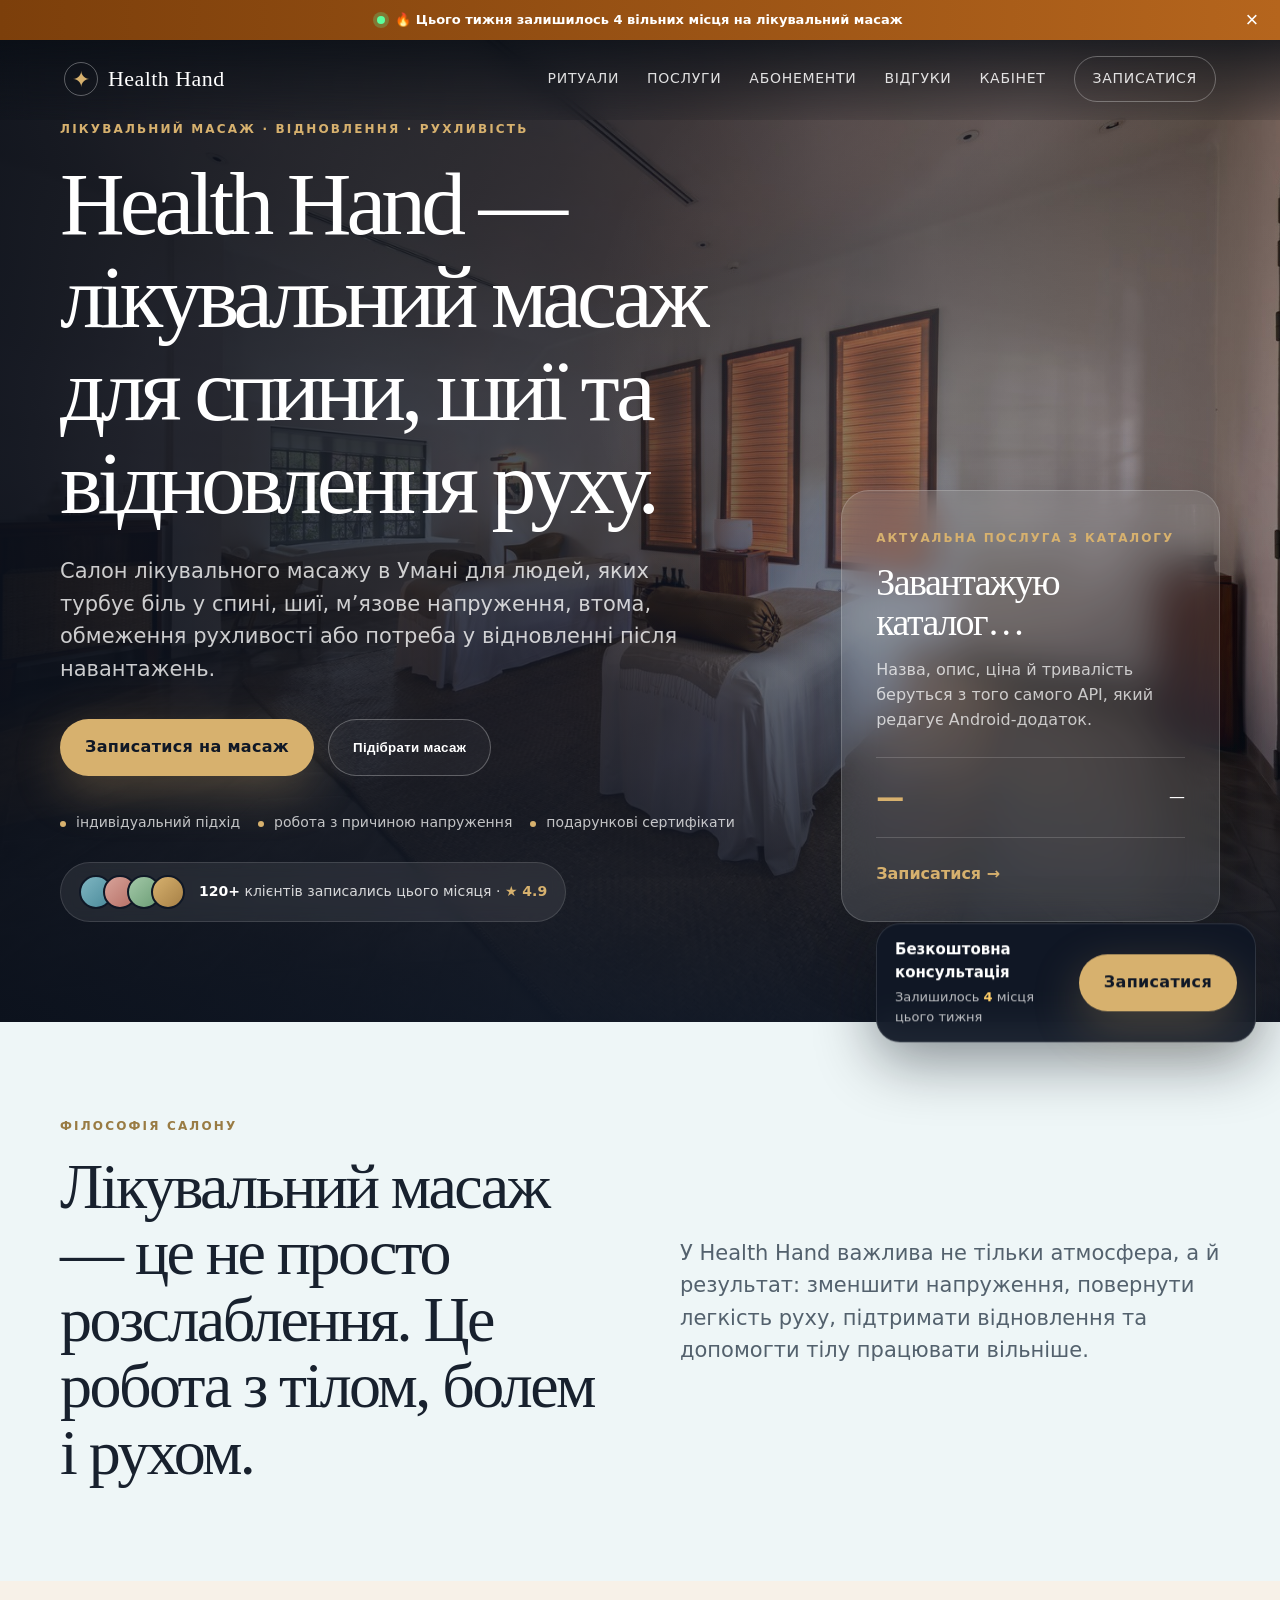
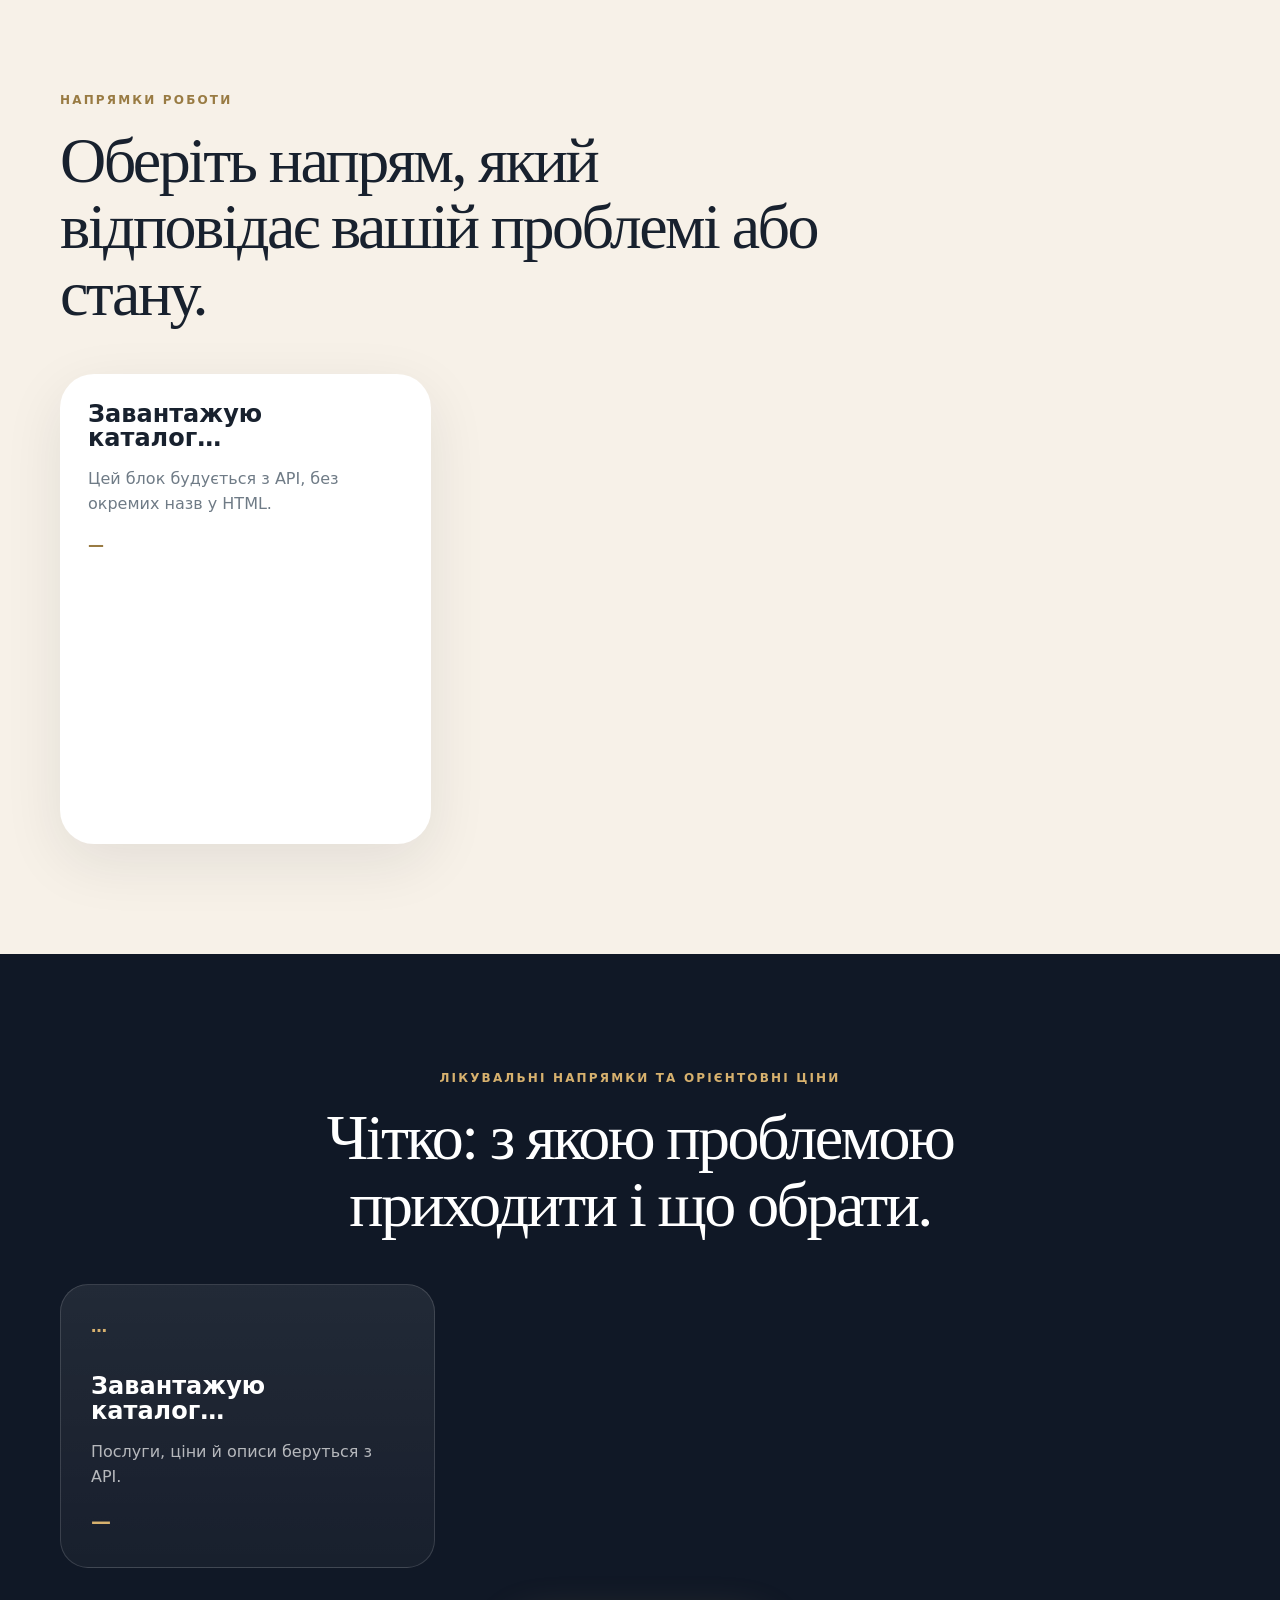
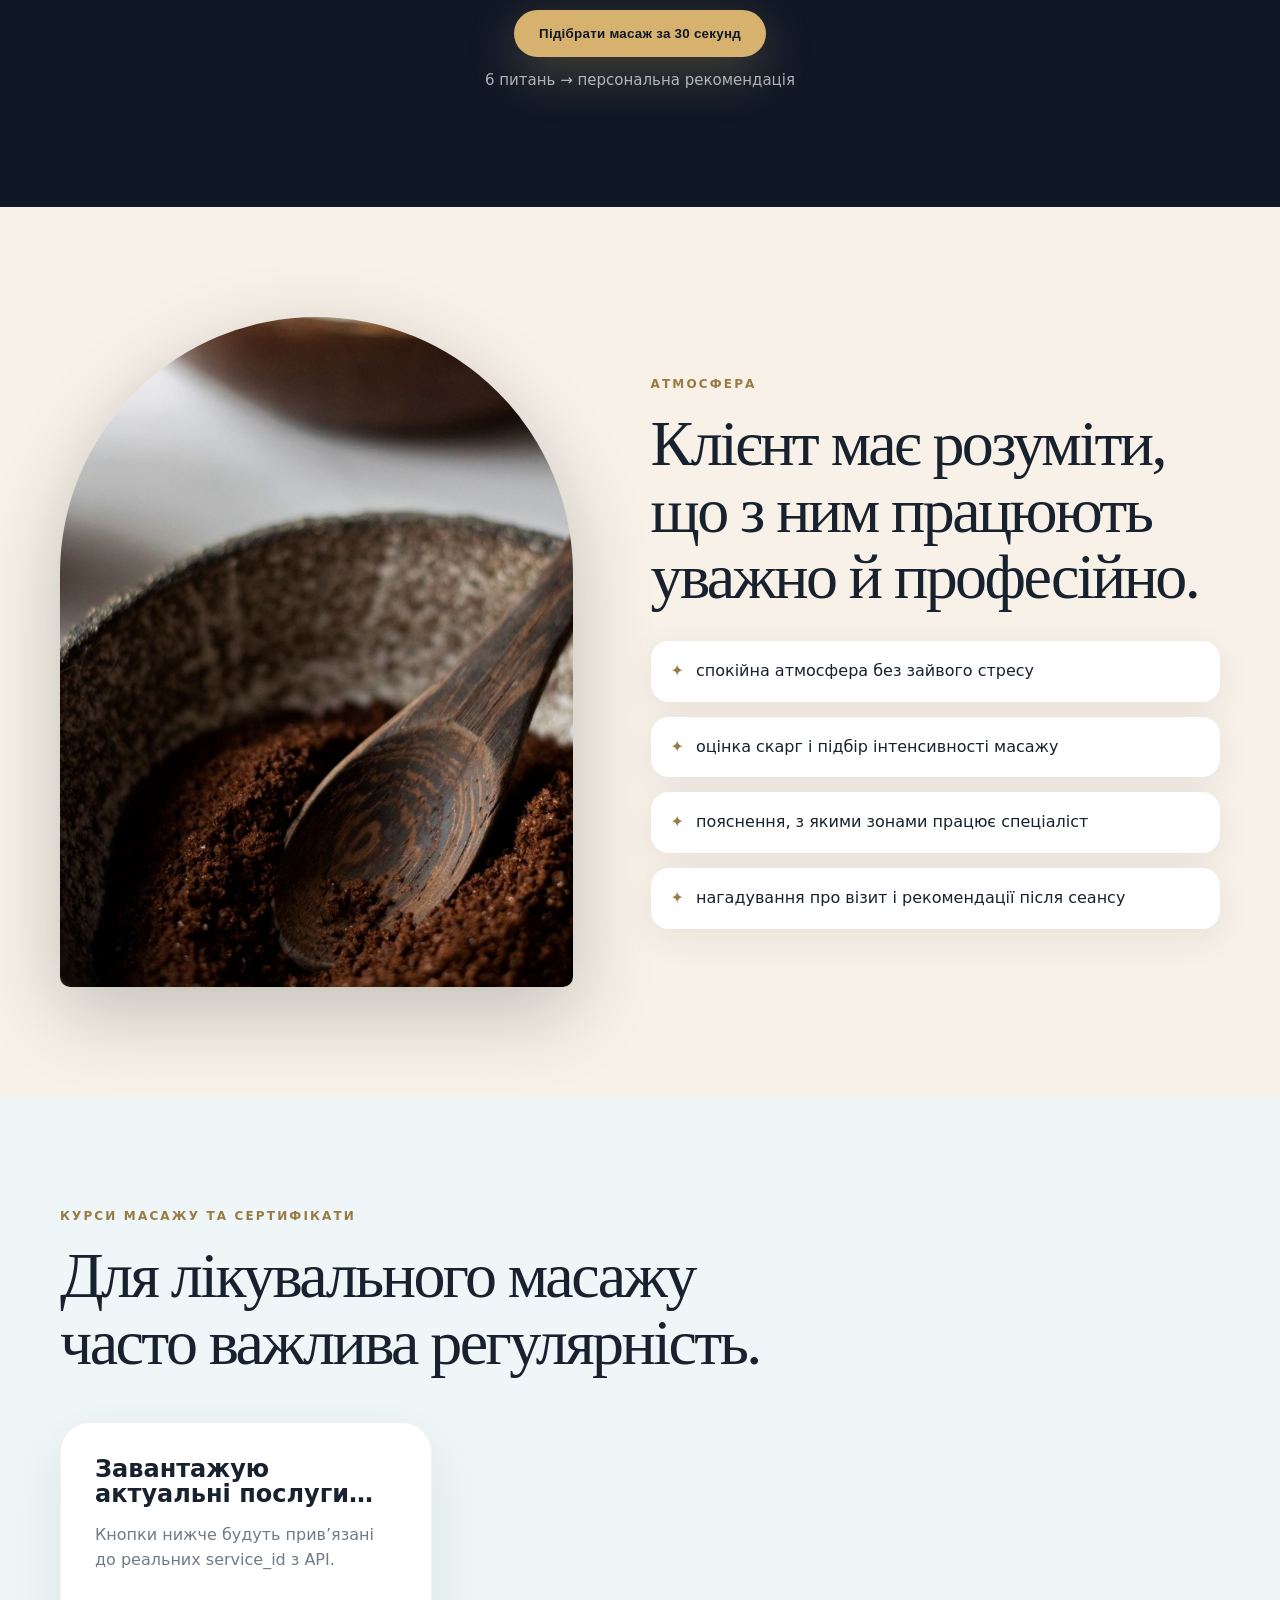
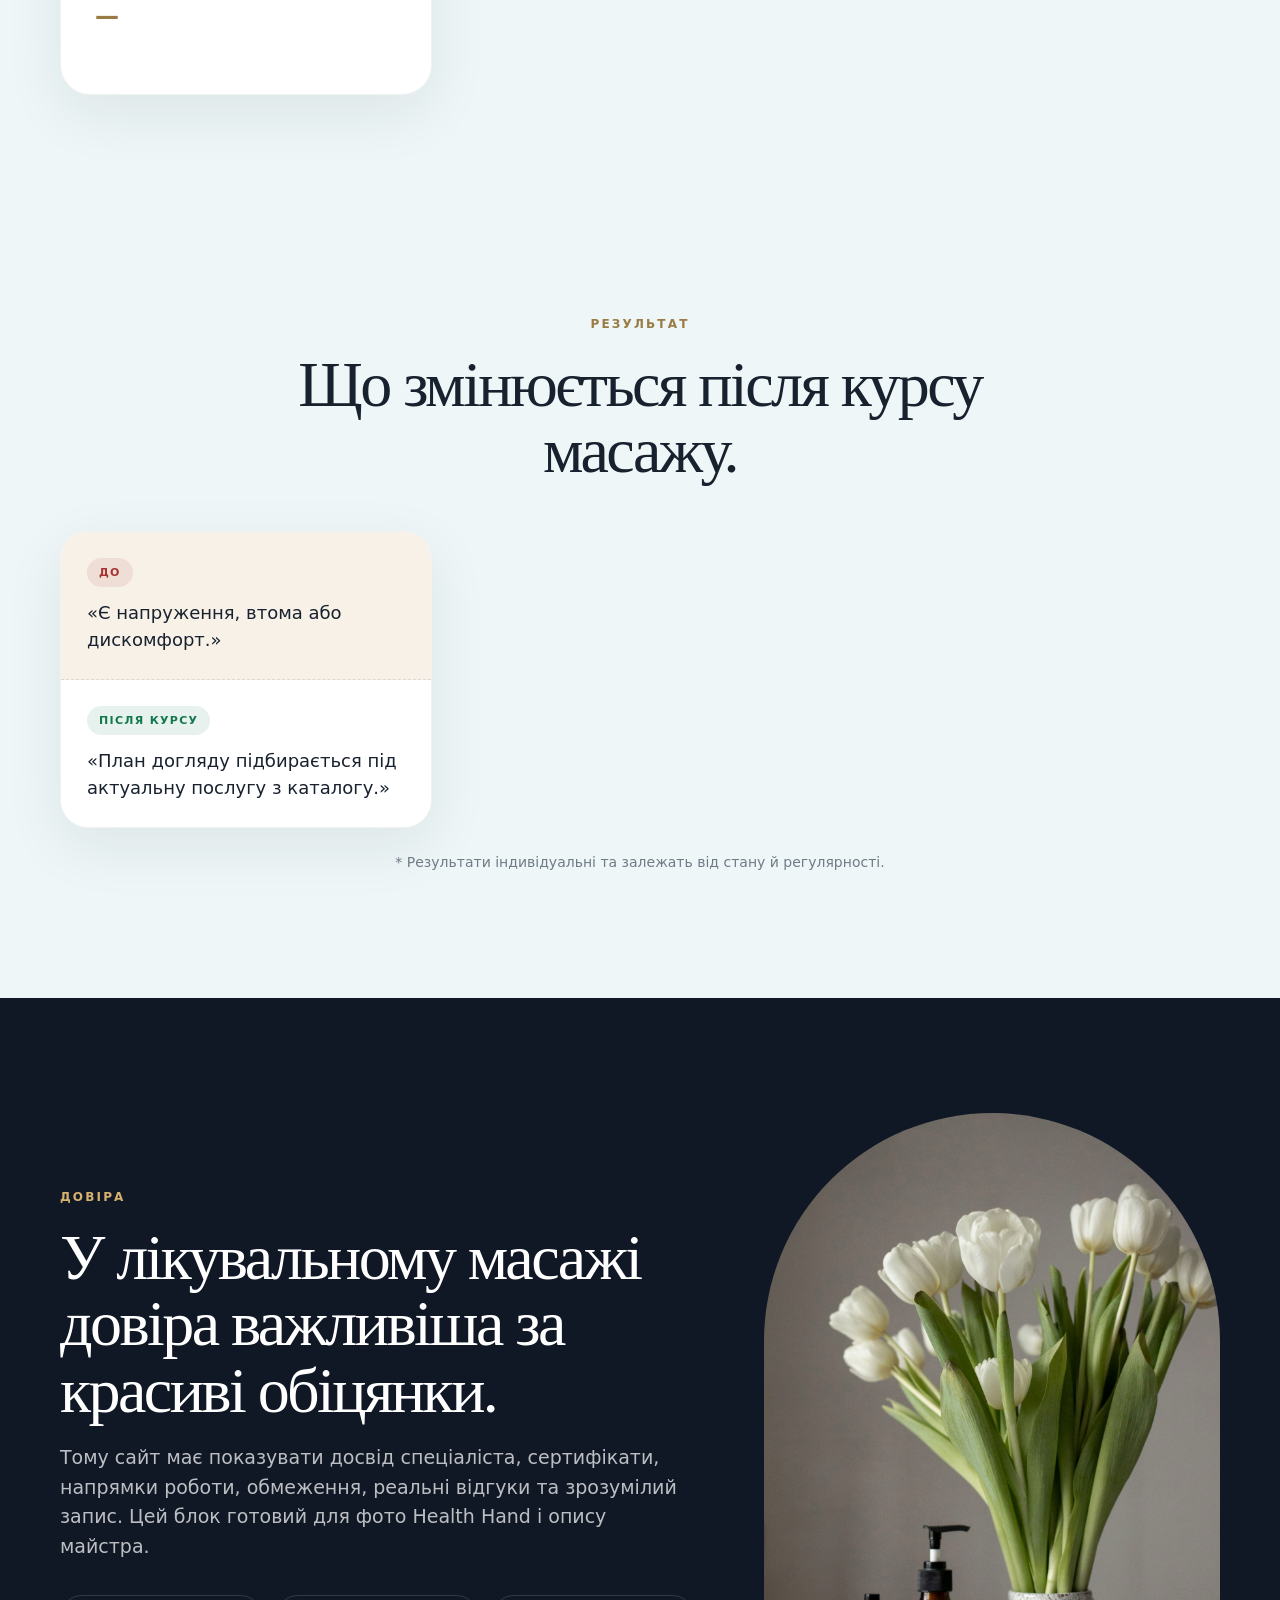
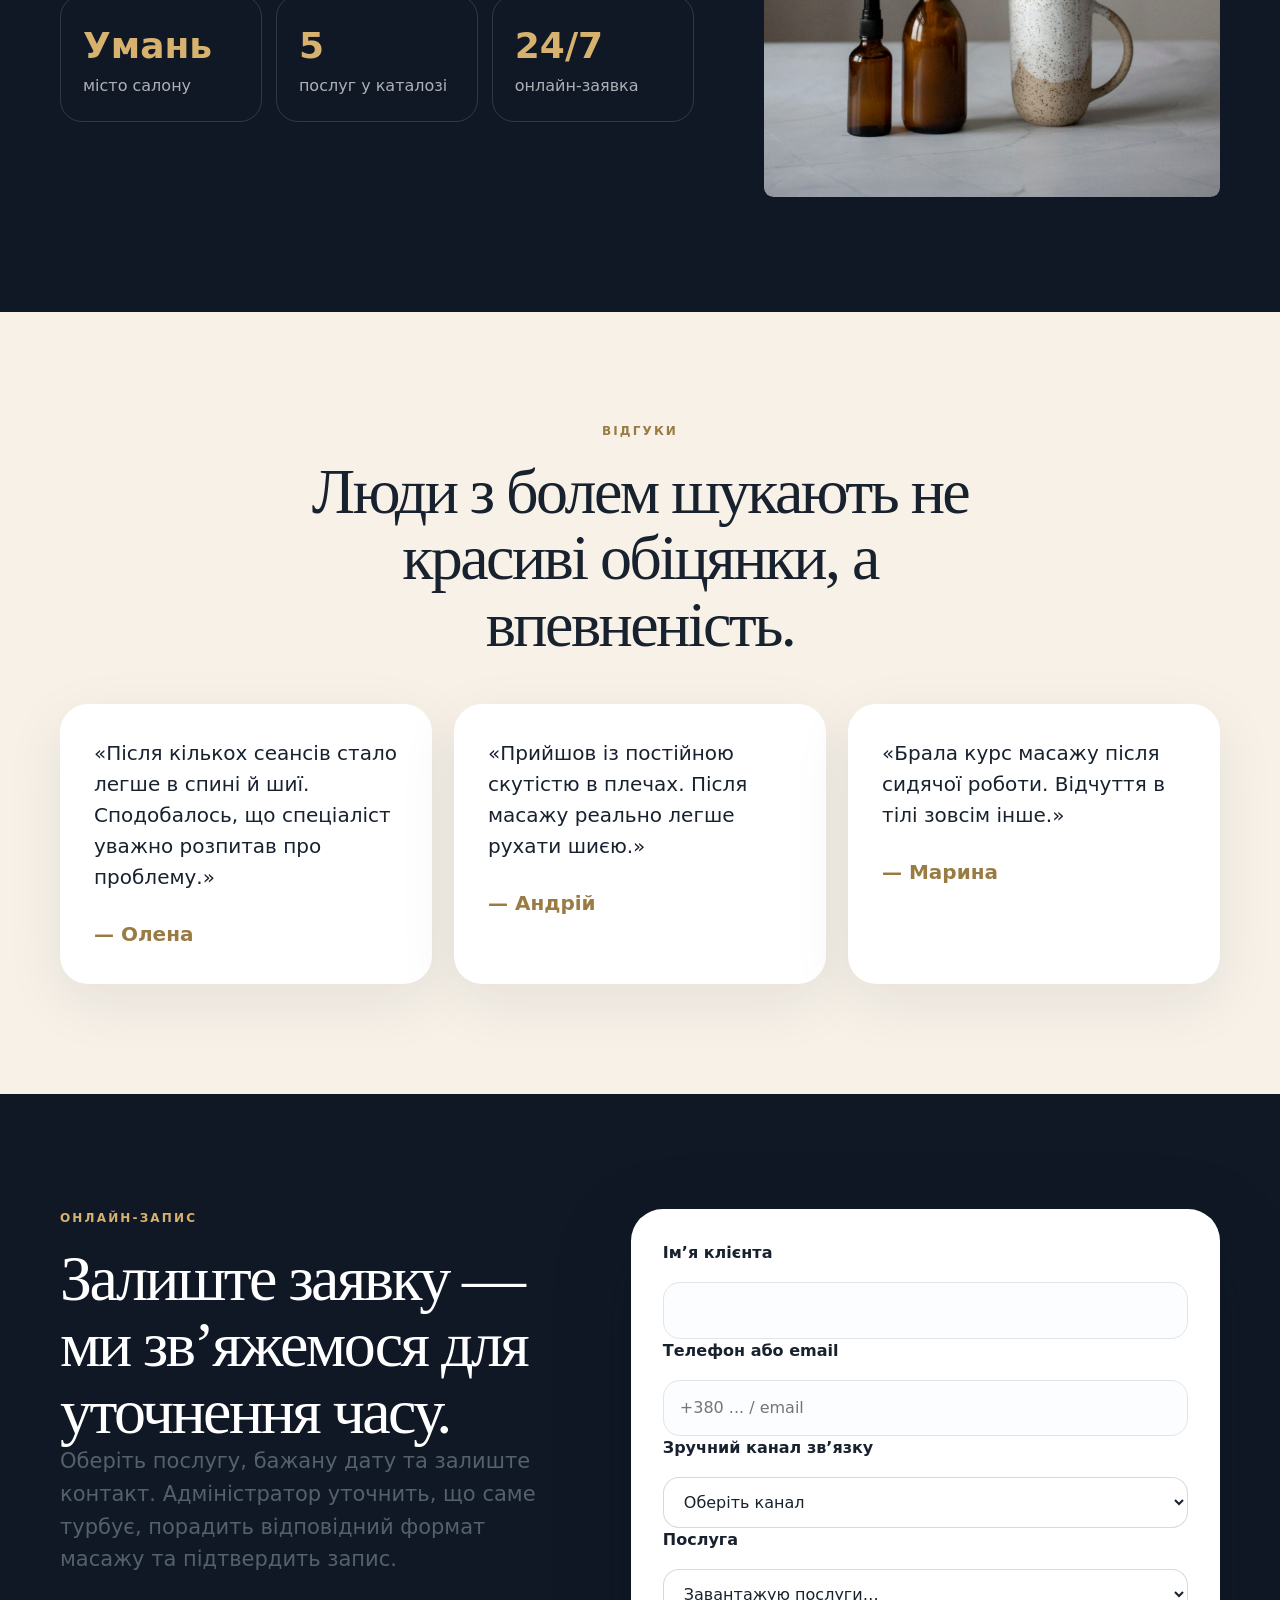
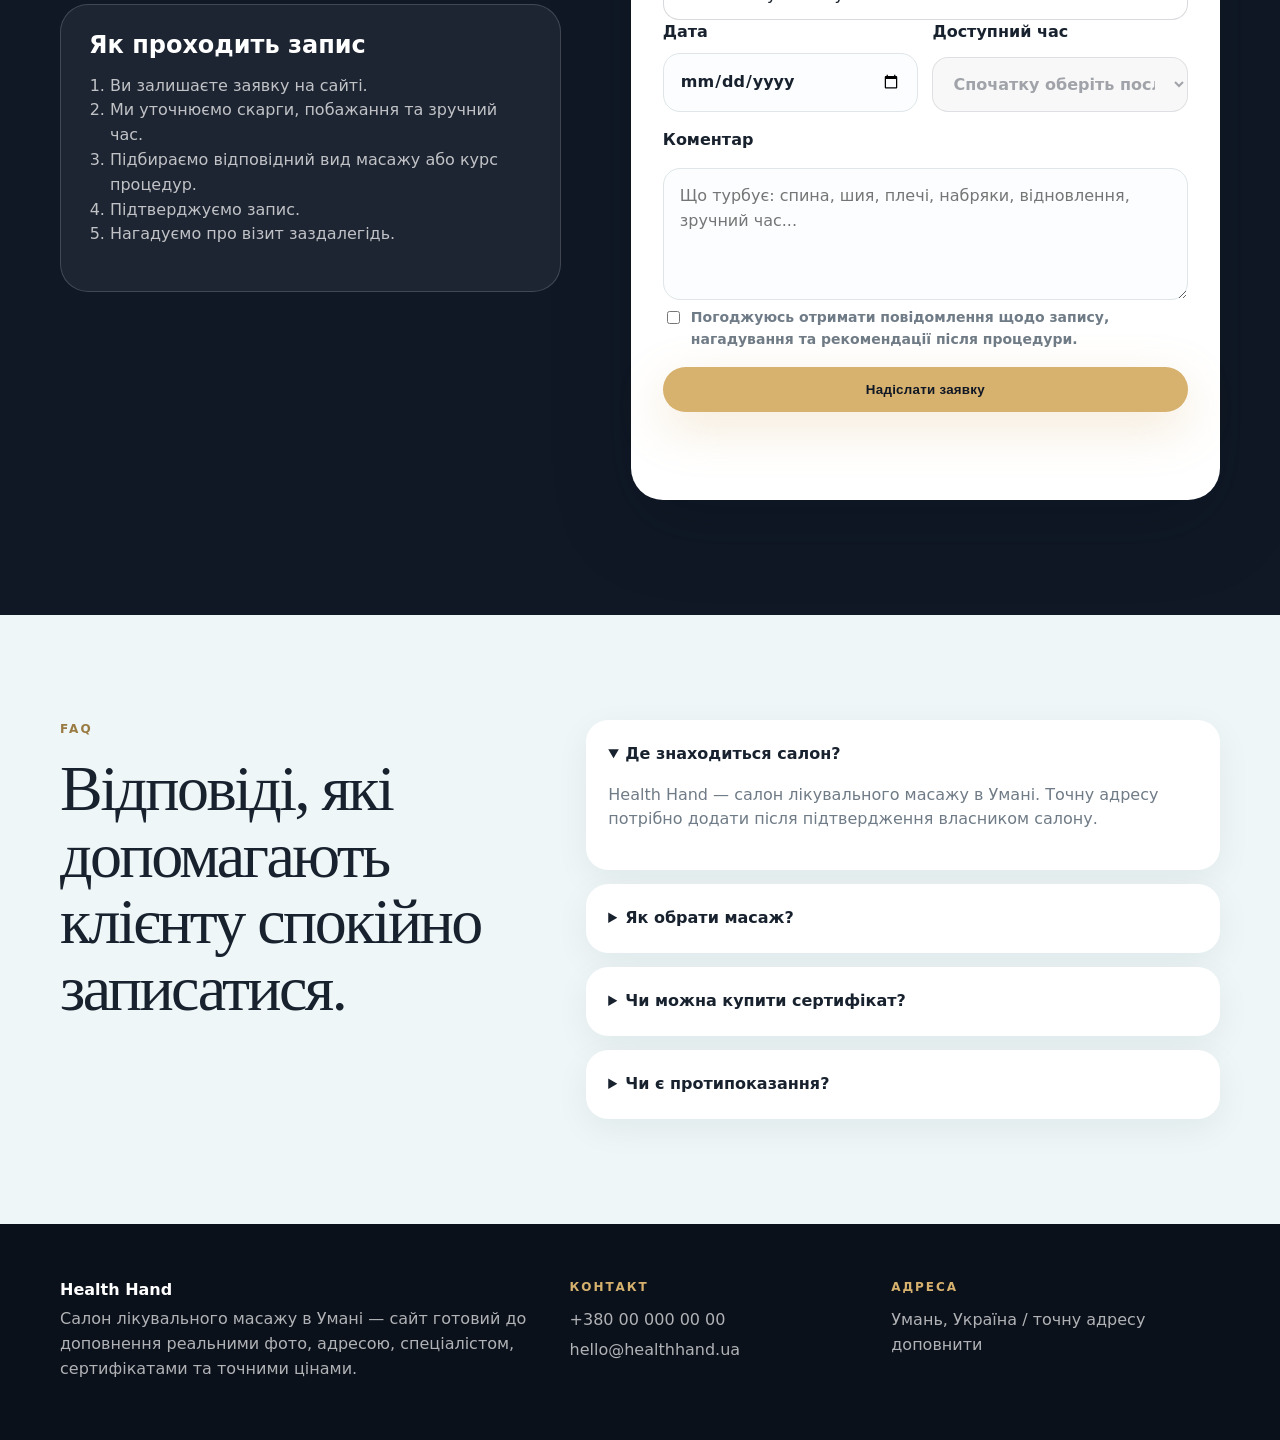
==== site/index.html @ a96b99ca "Remove name example placeholders" ====
<!doctype html>
<html lang="uk">
<head>
  <meta charset="utf-8" />
  <meta name="viewport" content="width=device-width, initial-scale=1" />
  <title>Health Hand — салон лікувального масажу в Умані</title>
  <meta name="description" content="Health Hand — салон лікувального масажу в Умані: актуальні послуги, ціни й описи завантажуються з єдиного каталогу." />
  <meta name="theme-color" content="#101826" />
  <meta property="og:title" content="Health Hand — салон лікувального масажу в Умані" />
  <meta property="og:description" content="Лікувальний масаж, відновлення рухливості та уважна робота з тілом." />
  <meta property="og:image" content="assets/hero.jpg" />
  <link rel="preload" as="image" href="assets/hero.jpg" />
  <link rel="stylesheet" href="styles.css" />
</head>
<body>
  <a href="#main" class="skip-link">Перейти до основного вмісту</a>

  <div class="top-banner" id="topBanner" role="status" aria-live="polite">
    <span class="banner-dot" aria-hidden="true"></span>
    <span id="bannerText">🔥 Цього тижня залишилось 4 вільних місця на лікувальний масаж</span>
    <button class="banner-close" aria-label="Закрити банер">×</button>
  </div>

  <header class="site-header" id="top">
    <a href="#top" class="brand" aria-label="Health Hand головна">
      <span class="brand-mark">✦</span>
      <span>Health Hand</span>
    </a>
    <button class="nav-toggle" aria-label="Відкрити меню" aria-expanded="false" aria-controls="siteNav">☰</button>
    <nav class="site-nav" id="siteNav" aria-label="Головна навігація">
      <a href="#ritualy">Ритуали</a>
      <a href="#sluzby">Послуги</a>
      <a href="#balicky">Абонементи</a>
      <a href="#recenze">Відгуки</a>
      <a href="/portal/">Кабінет</a>
      <a href="#rezervace" class="nav-cta">Записатися</a>
    </nav>
  </header>

  <main id="main">
    <section class="hero section-dark" aria-label="Головний екран">
      <div class="hero-bg" role="img" aria-label="Преміальна spa атмосфера"></div>
      <div class="hero-overlay"></div>
      <div class="container hero-grid">
        <div class="hero-copy reveal">
          <p class="eyebrow">Лікувальний масаж · відновлення · рухливість</p>
          <h1>Health Hand — лікувальний масаж для спини, шиї та відновлення руху.</h1>
          <p class="lead">Салон лікувального масажу в Умані для людей, яких турбує біль у спині, шиї, м’язове напруження, втома, обмеження рухливості або потреба у відновленні після навантажень.</p>
          <div class="hero-actions">
            <a class="btn btn-primary" href="#rezervace">Записатися на масаж</a>
            <button class="btn btn-ghost" type="button" data-open-quiz>Підібрати масаж</button>
          </div>
          <div class="trust-row" aria-label="Довіра">
            <span>індивідуальний підхід</span>
            <span>робота з причиною напруження</span>
            <span>подарункові сертифікати</span>
          </div>
          <div class="social-proof-hero" aria-label="Соціальний доказ">
            <div class="avatars" aria-hidden="true">
              <span></span><span></span><span></span><span></span>
            </div>
            <p><strong>120+</strong> клієнтів записались цього місяця · <span class="rating">★ 4.9</span></p>
          </div>
        </div>
        <aside class="hero-card reveal delay-1" id="heroServiceCard" aria-label="Головна пропозиція" aria-live="polite">
          <span class="card-label">Актуальна послуга з каталогу</span>
          <h2>Завантажую каталог…</h2>
          <p>Назва, опис, ціна й тривалість беруться з того самого API, який редагує Android-додаток.</p>
          <div class="price-line"><strong>—</strong><span>—</span></div>
          <a href="#rezervace" class="text-link">Записатися →</a>
        </aside>
      </div>
    </section>

    <section class="intro section-light">
      <div class="container split">
        <div class="reveal">
          <p class="eyebrow dark">Філософія салону</p>
          <h2>Лікувальний масаж — це не просто розслаблення. Це робота з тілом, болем і рухом.</h2>
        </div>
        <p class="body-lg reveal delay-1">У Health Hand важлива не тільки атмосфера, а й результат: зменшити напруження, повернути легкість руху, підтримати відновлення та допомогти тілу працювати вільніше.</p>
      </div>
    </section>

    <section class="rituals" id="ritualy" aria-labelledby="ritualy-title">
      <div class="container">
        <div class="section-head reveal">
          <p class="eyebrow dark">Напрямки роботи</p>
          <h2 id="ritualy-title">Оберіть напрям, який відповідає вашій проблемі або стану.</h2>
        </div>
        <div class="ritual-grid" id="siteRitualGrid" aria-live="polite">
          <article class="ritual-card reveal visible">
            <div>
              <h3>Завантажую каталог…</h3>
              <p>Цей блок будується з API, без окремих назв у HTML.</p>
              <span>—</span>
            </div>
          </article>
        </div>
      </div>
    </section>

    <section class="services section-dark" id="sluzby" aria-labelledby="sluzby-title">
      <div class="container">
        <div class="section-head centered reveal">
          <p class="eyebrow">Лікувальні напрямки та орієнтовні ціни</p>
          <h2 id="sluzby-title">Чітко: з якою проблемою приходити і що обрати.</h2>
        </div>
        <div class="service-grid" id="siteServiceGrid" aria-live="polite">
          <article class="service reveal visible"><span>…</span><h3>Завантажую каталог…</h3><p>Послуги, ціни й описи беруться з API.</p><strong>—</strong></article>
        </div>
        <div class="services-cta reveal">
          <button class="btn btn-primary" type="button" data-open-quiz>Підібрати масаж за 30 секунд</button>
          <p>6 питань → персональна рекомендація</p>
        </div>
      </div>
    </section>

    <section class="experience" aria-labelledby="experience-title">
      <div class="container experience-grid">
        <div class="image-arch reveal"><img src="assets/room.jpg" alt="Затишна wellness кімната" loading="lazy" /></div>
        <div class="experience-copy reveal delay-1">
          <p class="eyebrow dark">Атмосфера</p>
          <h2 id="experience-title">Клієнт має розуміти, що з ним працюють уважно й професійно.</h2>
          <ul class="check-list">
            <li>спокійна атмосфера без зайвого стресу</li>
            <li>оцінка скарг і підбір інтенсивності масажу</li>
            <li>пояснення, з якими зонами працює спеціаліст</li>
            <li>нагадування про візит і рекомендації після сеансу</li>
          </ul>
        </div>
      </div>
    </section>

    <section class="packages section-light" id="balicky" aria-labelledby="balicky-title">
      <div class="container">
        <div class="section-head reveal">
          <p class="eyebrow dark">Курси масажу та сертифікати</p>
          <h2 id="balicky-title">Для лікувального масажу часто важлива регулярність.</h2>
        </div>
        <div class="package-grid" id="sitePackageGrid" aria-live="polite">
          <article class="package reveal visible"><h3>Завантажую актуальні послуги…</h3><p>Кнопки нижче будуть прив’язані до реальних service_id з API.</p><strong>—</strong></article>
        </div>
      </div>
    </section>

    <section class="results section-light" aria-labelledby="results-title">
      <div class="container">
        <div class="section-head centered reveal">
          <p class="eyebrow dark">Результат</p>
          <h2 id="results-title">Що змінюється після курсу масажу.</h2>
        </div>
        <div class="results-grid" id="siteResultsGrid" aria-live="polite">
          <div class="result-card reveal visible">
            <div class="result-before"><span>До</span><p>«Є напруження, втома або дискомфорт.»</p></div>
            <div class="result-after"><span>Після курсу</span><p>«План догляду підбирається під актуальну послугу з каталогу.»</p></div>
          </div>
        </div>
        <p class="results-note reveal">* Результати індивідуальні та залежать від стану й регулярності.</p>
      </div>
    </section>

    <section class="therapist section-dark" aria-labelledby="therapist-title">
      <div class="container therapist-grid">
        <div class="therapist-copy reveal">
          <p class="eyebrow">Довіра</p>
          <h2 id="therapist-title">У лікувальному масажі довіра важливіша за красиві обіцянки.</h2>
          <p>Тому сайт має показувати досвід спеціаліста, сертифікати, напрямки роботи, обмеження, реальні відгуки та зрозумілий запис. Цей блок готовий для фото Health Hand і опису майстра.</p>
          <div class="stat-grid">
            <div><strong>Умань</strong><span>місто салону</span></div>
            <div><strong>5</strong><span>послуг у каталозі</span></div>
            <div><strong>24/7</strong><span>онлайн-заявка</span></div>
          </div>
        </div>
        <img class="therapist-img reveal delay-1" src="assets/therapist.jpg" alt="Масажист готує процедуру" loading="lazy" />
      </div>
    </section>

    <section class="reviews" id="recenze" aria-labelledby="reviews-title">
      <div class="container">
        <div class="section-head centered reveal"><p class="eyebrow dark">Відгуки</p><h2 id="reviews-title">Люди з болем шукають не красиві обіцянки, а впевненість.</h2></div>
        <div class="review-grid">
          <blockquote class="reveal">«Після кількох сеансів стало легше в спині й шиї. Сподобалось, що спеціаліст уважно розпитав про проблему.»<cite>— Олена</cite></blockquote>
          <blockquote class="reveal delay-1">«Прийшов із постійною скутістю в плечах. Після масажу реально легше рухати шиєю.»<cite>— Андрій</cite></blockquote>
          <blockquote class="reveal delay-2">«Брала курс масажу після сидячої роботи. Відчуття в тілі зовсім інше.»<cite>— Марина</cite></blockquote>
        </div>
      </div>
    </section>

    <section class="booking section-dark" id="rezervace" aria-labelledby="booking-title">
      <div class="container booking-grid">
        <div class="reveal">
          <p class="eyebrow">Онлайн-запис</p>
          <h2 id="booking-title">Залиште заявку — ми зв’яжемося для уточнення часу.</h2>
          <p class="body-lg">Оберіть послугу, бажану дату та залиште контакт. Адміністратор уточнить, що саме турбує, порадить відповідний формат масажу та підтвердить запис.</p>
          <div class="automation-box">
            <h3>Як проходить запис</h3>
            <ol>
              <li>Ви залишаєте заявку на сайті.</li>
              <li>Ми уточнюємо скарги, побажання та зручний час.</li>
              <li>Підбираємо відповідний вид масажу або курс процедур.</li>
              <li>Підтверджуємо запис.</li>
              <li>Нагадуємо про візит заздалегідь.</li>
            </ol>
          </div>
        </div>
        <form class="booking-form reveal delay-1" id="bookingForm" novalidate>
          <label for="name">Ім’я клієнта</label>
          <input id="name" name="name" autocomplete="name" required />
          <label for="contact">Телефон або email</label>
          <input id="contact" name="contact" autocomplete="tel" required placeholder="+380 ... / email" />
          <label for="channel">Зручний канал зв’язку</label>
          <select id="channel" name="channel" required>
            <option value="">Оберіть канал</option>
            <option>WhatsApp</option>
            <option>Viber</option>
            <option>Telegram</option>
            <option>Дзвінок</option>
            <option>Email</option>
          </select>
          <label for="service">Послуга</label>
          <select id="service" name="service" required>
            <option value="">Завантажую послуги…</option>
          </select>
          <div class="form-row">
            <label for="date">Дата<input id="date" name="date" type="date" required /></label>
            <label for="time">Доступний час<select id="time" name="time" required disabled><option value="">Спочатку оберіть послугу і дату</option></select></label>
          </div>
          <label for="note">Коментар</label>
          <textarea id="note" name="note" rows="4" placeholder="Що турбує: спина, шия, плечі, набряки, відновлення, зручний час..."></textarea>
          <label class="consent-line"><input name="consent" type="checkbox" required /> <span>Погоджуюсь отримати повідомлення щодо запису, нагадування та рекомендації після процедури.</span></label>
          <input type="hidden" name="source" value="health-hand-uman-site" />
          <button class="btn btn-primary full" type="submit">Надіслати заявку</button>
          <p class="form-status" id="formStatus" role="status" aria-live="polite"></p>
          <pre id="leadLog" class="lead-log" hidden></pre>
        </form>
      </div>
    </section>

    <section class="faq section-light" aria-labelledby="faq-title">
      <div class="container faq-grid">
        <div class="reveal"><p class="eyebrow dark">FAQ</p><h2 id="faq-title">Відповіді, які допомагають клієнту спокійно записатися.</h2></div>
        <div class="faq-list reveal delay-1">
          <details open><summary>Де знаходиться салон?</summary><p>Health Hand — салон лікувального масажу в Умані. Точну адресу потрібно додати після підтвердження власником салону.</p></details>
          <details><summary>Як обрати масаж?</summary><p>Клієнт може описати, що турбує: спина, шия, плечі, набряки, напруження або відновлення після навантажень. Салон порадить відповідний формат.</p></details>
          <details><summary>Чи можна купити сертифікат?</summary><p>Так. Сертифікат можна оформити як корисний подарунок на масаж або курс процедур.</p></details>
          <details><summary>Чи є протипоказання?</summary><p>Так, при гострих запаленнях, температурі, деяких травмах або станах масаж може бути небажаним. Перед процедурою важливо повідомити про самопочуття та медичні особливості.</p></details>
        </div>
      </div>
    </section>
  </main>

  <footer class="site-footer">
    <div class="container footer-grid">
      <div><strong>Health Hand</strong><p>Салон лікувального масажу в Умані — сайт готовий до доповнення реальними фото, адресою, спеціалістом, сертифікатами та точними цінами.</p></div>
      <div><span>Контакт</span><a href="tel:+380****0000">+380 00 000 00 00</a><a href="mailto:hello@healthhand.ua">hello@healthhand.ua</a></div>
      <div><span>Адреса</span><p>Умань, Україна / точну адресу доповнити</p></div>
    </div>
  </footer>

  <div class="sticky-cta" id="stickyCta" role="complementary" aria-label="Швидкий запис">
    <div class="sticky-cta-text">
      <strong>Безкоштовна консультація</strong>
      <span>Залишилось <span class="spots-left">4</span> місця цього тижня</span>
    </div>
    <a href="#rezervace" class="btn btn-primary">Записатися</a>
  </div>

  <div class="quiz-modal" id="quizModal" role="dialog" aria-modal="true" aria-labelledby="quizTitle" hidden>
    <div class="quiz-backdrop" data-close-quiz></div>
    <div class="quiz-card">
      <button class="quiz-close" type="button" aria-label="Закрити вікно" data-close-quiz>×</button>
      <h2 id="quizTitle">Підбір масажу</h2>
      <p class="quiz-subtitle">Відповідайте на питання — отримаєте персональну рекомендацію.</p>
      <div class="quiz-progress" aria-hidden="true"><span id="quizProgress"></span></div>
      <div class="quiz-body" id="quizBody"></div>
      <div class="quiz-actions">
        <button class="btn btn-soft" type="button" id="quizPrev" hidden>Назад</button>
        <button class="btn btn-primary" type="button" id="quizNext">Далі</button>
      </div>
    </div>
  </div>

  <a href="https://wa.me/380000000000" class="fab" aria-label="Написати у WhatsApp" target="_blank" rel="noopener">
    <svg viewBox="0 0 24 24" aria-hidden="true" width="28" height="28"><path fill="currentColor" d="M17.472 14.382c-.297-.149-1.758-.867-2.03-.967-.273-.099-.471-.148-.67.15-.197.297-.767.966-.94 1.164-.173.199-.347.223-.644.075-.297-.15-1.255-.463-2.39-1.475-.883-.788-1.48-1.761-1.653-2.059-.173-.297-.018-.458.13-.606.134-.133.298-.347.446-.52.149-.174.198-.298.298-.497.099-.198.05-.371-.025-.52-.075-.149-.669-1.612-.916-2.207-.242-.579-.487-.5-.669-.51-.173-.008-.371-.01-.57-.01-.198 0-.52.074-.792.372-.272.297-1.04 1.016-1.04 2.479 0 1.462 1.065 2.875 1.213 3.074.149.198 2.096 3.2 5.077 4.487.709.306 1.262.489 1.694.625.712.227 1.36.195 1.871.118.571-.085 1.758-.719 2.006-1.413.248-.694.248-1.289.173-1.413-.074-.124-.272-.198-.57-.347m-5.421 7.403h-.004a9.87 9.87 0 01-5.031-1.378l-.361-.214-3.741.982.998-3.648-.235-.374a9.86 9.86 0 01-1.51-5.26c.001-5.45 4.436-9.884 9.888-9.884 2.64 0 5.122 1.03 6.988 2.898a9.825 9.825 0 012.893 6.994c-.003 5.45-4.437 9.884-9.885 9.884m8.413-18.297A11.815 11.815 0 0012.05 0C5.495 0 .16 5.335.157 11.892c0 2.096.547 4.142 1.588 5.945L.057 24l6.305-1.654a11.882 11.882 0 005.683 1.448h.005c6.554 0 11.89-5.335 11.893-11.893a11.821 11.821 0 00-3.48-8.413z"/></svg>
  </a>

  <script src="app.js?v=20260629-loop-events"></script>
</body>
</html>
---- site/styles.css ----
:root {
  --navy: #101826;
  --navy2: #172334;
  --ink: #18212e;
  --muted: #6f7b86;
  --powder: #d8e9ef;
  --mist: #eef6f7;
  --cream: #f7f1e8;
  --gold: #d7b16e;
  --white: #fff;
  --line: rgba(255, 255, 255, 0.16);
  --shadow: 0 24px 80px rgba(5, 12, 20, 0.22);
  --radius: 28px;
}
* {
  box-sizing: border-box;
}
html {
  scroll-behavior: smooth;
}
body {
  margin: 0;
  font-family:
    Inter,
    ui-sans-serif,
    system-ui,
    -apple-system,
    BlinkMacSystemFont,
    "Segoe UI",
    sans-serif;
  color: var(--ink);
  background: var(--cream);
  line-height: 1.55;
}
body.menu-open {
  overflow: hidden;
}
img {
  max-width: 100%;
  display: block;
}
a {
  color: inherit;
  text-decoration: none;
}
.container {
  width: min(1160px, calc(100% - 40px));
  margin: 0 auto;
}
.section-dark {
  background: var(--navy);
  color: var(--white);
}
.section-light {
  background: var(--mist);
}
.site-header {
  position: fixed;
  top: 0;
  left: 0;
  right: 0;
  z-index: 50;
  display: flex;
  align-items: center;
  justify-content: space-between;
  padding: 18px clamp(20px, 5vw, 64px);
  color: #fff;
  background: linear-gradient(
    180deg,
    rgba(8, 13, 20, 0.76),
    rgba(8, 13, 20, 0.14)
  );
  backdrop-filter: blur(14px);
}
.site-header.scrolled {
  background: rgba(16, 24, 38, 0.9);
  box-shadow: 0 12px 36px rgba(0, 0, 0, 0.18);
}
.brand {
  display: flex;
  align-items: center;
  gap: 10px;
  font-family: Georgia, serif;
  font-size: 22px;
  letter-spacing: 0.02em;
}
.brand-mark {
  display: grid;
  place-items: center;
  width: 34px;
  height: 34px;
  border: 1px solid rgba(255, 255, 255, 0.32);
  border-radius: 50%;
  color: var(--gold);
}
.site-nav {
  display: flex;
  align-items: center;
  gap: 28px;
  font-size: 14px;
  letter-spacing: 0.05em;
  text-transform: uppercase;
}
.site-nav a {
  opacity: 0.86;
}
.site-nav a:hover {
  opacity: 1;
}
.nav-cta {
  border: 1px solid rgba(255, 255, 255, 0.35);
  padding: 11px 18px;
  border-radius: 999px;
}
.nav-toggle {
  display: none;
  background: none;
  border: 0;
  color: #fff;
  font-size: 30px;
}
.hero {
  position: relative;
  min-height: 850px;
  display: grid;
  align-items: center;
  overflow: hidden;
}
.hero-bg {
  position: absolute;
  inset: 0;
  background: url("assets/hero.jpg") center/cover no-repeat;
  transform: scale(1.02);
}
.hero-overlay {
  position: absolute;
  inset: 0;
  background:
    radial-gradient(
      circle at 75% 35%,
      rgba(216, 233, 239, 0.15),
      transparent 32%
    ),
    linear-gradient(
      90deg,
      rgba(11, 17, 28, 0.92) 0%,
      rgba(16, 24, 38, 0.72) 43%,
      rgba(16, 24, 38, 0.18) 100%
    ),
    linear-gradient(0deg, rgba(16, 24, 38, 0.92), transparent 40%);
}
.hero-grid {
  position: relative;
  display: grid;
  grid-template-columns: 1.05fr 0.55fr;
  gap: 58px;
  align-items: end;
  padding-top: 120px;
  padding-bottom: 100px;
}
.eyebrow {
  color: var(--gold);
  text-transform: uppercase;
  letter-spacing: 0.18em;
  font-size: 12px;
  font-weight: 800;
  margin: 0 0 18px;
}
.eyebrow.dark {
  color: #997b43;
}
h1,
h2,
h3 {
  margin: 0;
  line-height: 1.04;
}
h1 {
  font-family: Georgia, "Times New Roman", serif;
  font-weight: 500;
  font-size: clamp(48px, 7vw, 96px);
  letter-spacing: -0.055em;
  max-width: 850px;
}
h2 {
  font-family: Georgia, "Times New Roman", serif;
  font-weight: 500;
  font-size: clamp(36px, 5vw, 64px);
  letter-spacing: -0.04em;
}
h3 {
  font-size: 24px;
}
.lead {
  font-size: 21px;
  color: rgba(255, 255, 255, 0.78);
  max-width: 650px;
  margin: 26px 0 34px;
}
.hero-actions {
  display: flex;
  gap: 14px;
  flex-wrap: wrap;
}
.btn {
  display: inline-flex;
  justify-content: center;
  align-items: center;
  border-radius: 999px;
  border: 1px solid transparent;
  padding: 15px 24px;
  font-weight: 800;
  letter-spacing: 0.02em;
  cursor: pointer;
  transition: 0.25s ease;
}
.btn-primary {
  background: var(--gold);
  color: #101826;
  box-shadow: 0 16px 48px rgba(215, 177, 110, 0.28);
}
.btn-primary:hover {
  transform: translateY(-2px);
  filter: brightness(1.04);
}
.btn-ghost {
  border-color: rgba(255, 255, 255, 0.28);
  color: #fff;
  background: rgba(255, 255, 255, 0.04);
}
.trust-row {
  display: flex;
  gap: 18px;
  flex-wrap: wrap;
  margin-top: 36px;
  color: rgba(255, 255, 255, 0.74);
  font-size: 14px;
}
.trust-row span {
  padding-left: 16px;
  position: relative;
}
.trust-row span:before {
  content: "";
  position: absolute;
  left: 0;
  top: 0.65em;
  width: 6px;
  height: 6px;
  background: var(--gold);
  border-radius: 50%;
}
.hero-card {
  background: rgba(216, 233, 239, 0.13);
  border: 1px solid rgba(255, 255, 255, 0.18);
  border-radius: var(--radius);
  padding: 34px;
  box-shadow: var(--shadow);
  backdrop-filter: blur(18px);
}
.card-label {
  color: var(--gold);
  font-size: 12px;
  text-transform: uppercase;
  letter-spacing: 0.16em;
  font-weight: 800;
}
.hero-card h2 {
  font-size: 38px;
  margin: 14px 0;
}
.hero-card p {
  color: rgba(255, 255, 255, 0.72);
}
.price-line {
  display: flex;
  justify-content: space-between;
  align-items: center;
  border-top: 1px solid var(--line);
  border-bottom: 1px solid var(--line);
  padding: 18px 0;
  margin: 24px 0;
}
.price-line strong {
  font-size: 28px;
  color: var(--gold);
}
.text-link {
  color: var(--gold);
  font-weight: 800;
}
.intro {
  padding: 95px 0;
}
.split {
  display: grid;
  grid-template-columns: 1fr 1fr;
  gap: 80px;
  align-items: center;
}
.body-lg {
  font-size: 21px;
  color: #53616d;
  margin: 0;
}
.rituals,
.experience,
.reviews {
  padding: 110px 0;
  background: var(--cream);
}
.section-head {
  max-width: 760px;
  margin-bottom: 46px;
}
.section-head.centered {
  text-align: center;
  margin-left: auto;
  margin-right: auto;
}
.ritual-grid {
  display: grid;
  grid-template-columns: repeat(3, 1fr);
  gap: 24px;
}
.ritual-card {
  background: #fff;
  border-radius: 34px;
  overflow: hidden;
  box-shadow: 0 18px 60px rgba(24, 33, 46, 0.09);
  min-height: 470px;
}
.ritual-card img {
  height: 310px;
  width: 100%;
  object-fit: cover;
  border-bottom-left-radius: 46%;
  border-bottom-right-radius: 46%;
}
.ritual-card div {
  padding: 28px;
}
.ritual-card p {
  color: var(--muted);
}
.ritual-card span {
  color: #997b43;
  font-weight: 800;
}
.services {
  padding: 115px 0;
}
.service-grid {
  display: grid;
  grid-template-columns: repeat(3, 1fr);
  gap: 18px;
}
.service {
  border: 1px solid rgba(255, 255, 255, 0.14);
  background: linear-gradient(
    180deg,
    rgba(255, 255, 255, 0.08),
    rgba(255, 255, 255, 0.035)
  );
  padding: 30px;
  border-radius: 28px;
  min-height: 260px;
}
.service span {
  color: var(--gold);
  font-weight: 900;
}
.service h3 {
  margin: 34px 0 14px;
}
.service p {
  color: rgba(255, 255, 255, 0.68);
}
.service strong {
  color: var(--gold);
  font-size: 20px;
}
.experience-grid {
  display: grid;
  grid-template-columns: 0.9fr 1fr;
  gap: 78px;
  align-items: center;
}
.image-arch {
  border-radius: 999px 999px 40px 40px;
  overflow: hidden;
  box-shadow: var(--shadow);
  max-height: 670px;
}
.image-arch img {
  width: 100%;
  height: 670px;
  object-fit: cover;
}
.check-list {
  list-style: none;
  padding: 0;
  margin: 30px 0 0;
  display: grid;
  gap: 15px;
}
.check-list li {
  background: #fff;
  border-radius: 18px;
  padding: 18px 20px;
  box-shadow: 0 10px 35px rgba(24, 33, 46, 0.07);
}
.check-list li:before {
  content: "✦";
  color: #997b43;
  margin-right: 12px;
}
.packages {
  padding: 110px 0;
}
.package-grid {
  display: grid;
  grid-template-columns: repeat(3, 1fr);
  gap: 22px;
}
.package {
  position: relative;
  background: #fff;
  border-radius: 30px;
  padding: 34px;
  box-shadow: 0 18px 60px rgba(24, 33, 46, 0.08);
  border: 1px solid rgba(24, 33, 46, 0.06);
}
.package.featured {
  background: var(--navy);
  color: #fff;
  transform: translateY(-14px);
}
.package p {
  color: var(--muted);
}
.package.featured p {
  color: rgba(255, 255, 255, 0.72);
}
.package strong {
  display: block;
  color: #997b43;
  font-size: 24px;
  margin: 25px 0;
}
.package.featured strong {
  color: var(--gold);
}
.package button,
.form-tools button {
  border: 0;
  border-radius: 999px;
  padding: 13px 18px;
  font-weight: 800;
  background: var(--powder);
  cursor: pointer;
}
.badge {
  position: absolute;
  top: 18px;
  right: 18px;
  background: var(--gold);
  color: var(--navy);
  border-radius: 999px;
  padding: 7px 12px;
  font-size: 12px;
  font-weight: 900;
  text-transform: uppercase;
}
.therapist {
  padding: 115px 0;
}
.therapist-grid {
  display: grid;
  grid-template-columns: 1fr 0.72fr;
  gap: 70px;
  align-items: center;
}
.therapist-copy p:not(.eyebrow) {
  color: rgba(255, 255, 255, 0.72);
  font-size: 19px;
}
.therapist-img {
  border-radius: 999px 999px 42px 42px;
  max-height: 700px;
  width: 100%;
  object-fit: cover;
}
.stat-grid {
  display: grid;
  grid-template-columns: repeat(3, 1fr);
  gap: 14px;
  margin-top: 34px;
}
.stat-grid div {
  border: 1px solid rgba(255, 255, 255, 0.14);
  border-radius: 22px;
  padding: 22px;
}
.stat-grid strong {
  display: block;
  color: var(--gold);
  font-size: 36px;
}
.stat-grid span {
  color: rgba(255, 255, 255, 0.66);
}
.review-grid {
  display: grid;
  grid-template-columns: repeat(3, 1fr);
  gap: 22px;
}
blockquote {
  margin: 0;
  background: #fff;
  border-radius: 28px;
  padding: 34px;
  font-size: 20px;
  box-shadow: 0 18px 60px rgba(24, 33, 46, 0.08);
}
cite {
  display: block;
  margin-top: 26px;
  color: #997b43;
  font-style: normal;
  font-weight: 900;
}
.booking {
  padding: 115px 0;
}
.booking-grid {
  display: grid;
  grid-template-columns: 0.85fr 1fr;
  gap: 70px;
  align-items: start;
}
.automation-box {
  border: 1px solid rgba(255, 255, 255, 0.16);
  border-radius: 28px;
  padding: 28px;
  background: rgba(255, 255, 255, 0.06);
  margin-top: 28px;
}
.automation-box ol {
  padding-left: 21px;
  color: rgba(255, 255, 255, 0.72);
}
.booking-form {
  background: #fff;
  color: var(--ink);
  border-radius: 32px;
  padding: 32px;
  box-shadow: var(--shadow);
}
label {
  display: grid;
  gap: 8px;
  font-weight: 800;
  margin-bottom: 16px;
}
input,
select,
textarea {
  width: 100%;
  border: 1px solid #dfe5e8;
  border-radius: 17px;
  padding: 15px 16px;
  font: inherit;
  background: #fbfdfe;
  color: var(--ink);
}
input:focus,
select:focus,
textarea:focus {
  outline: 3px solid rgba(215, 177, 110, 0.22);
  border-color: var(--gold);
}
.form-row {
  display: grid;
  grid-template-columns: 1fr 1fr;
  gap: 14px;
}
.full {
  width: 100%;
  border: 0;
}
.form-status {
  min-height: 24px;
  font-weight: 800;
}
.form-status.ok {
  color: #14784f;
}
.form-status.err {
  color: #a83232;
}

.booking-form select:disabled {
  color: rgba(16, 24, 38, 0.55);
  background: rgba(16, 24, 38, 0.04);
  cursor: not-allowed;
}

.booking-form option {
  color: var(--ink);
}
.form-tools {
  display: flex;
  gap: 10px;
  flex-wrap: wrap;
  margin-top: 14px;
}
.lead-log {
  max-height: 240px;
  overflow: auto;
  background: #101826;
  color: #d8e9ef;
  border-radius: 18px;
  padding: 16px;
  font-size: 12px;
}
.faq {
  padding: 105px 0;
}
.faq-grid {
  display: grid;
  grid-template-columns: 0.72fr 1fr;
  gap: 70px;
}
.faq-list {
  display: grid;
  gap: 14px;
}
details {
  background: #fff;
  border-radius: 22px;
  padding: 22px;
  box-shadow: 0 10px 35px rgba(24, 33, 46, 0.06);
}
summary {
  font-weight: 900;
  cursor: pointer;
}
details p {
  color: var(--muted);
}
.site-footer {
  background: #0b111b;
  color: #fff;
  padding: 54px 0;
}
.footer-grid {
  display: grid;
  grid-template-columns: 1fr 0.6fr 0.7fr;
  gap: 40px;
}
.footer-grid p,
.footer-grid a {
  color: rgba(255, 255, 255, 0.68);
  display: block;
  margin: 0.3em 0;
}
.footer-grid span {
  display: block;
  color: var(--gold);
  text-transform: uppercase;
  font-size: 12px;
  letter-spacing: 0.16em;
  font-weight: 900;
  margin-bottom: 12px;
}
.reveal {
  opacity: 0;
  transform: translateY(24px);
  transition:
    opacity 0.7s ease,
    transform 0.7s ease;
}
.reveal.visible {
  opacity: 1;
  transform: none;
}
.delay-1 {
  transition-delay: 0.12s;
}
.delay-2 {
  transition-delay: 0.24s;
}
@media (max-width: 900px) {
  .nav-toggle {
    display: block;
  }
  .site-nav {
    position: fixed;
    inset: 74px 14px auto 14px;
    display: none;
    flex-direction: column;
    align-items: stretch;
    background: rgba(16, 24, 38, 0.96);
    padding: 24px;
    border-radius: 24px;
    box-shadow: var(--shadow);
  }
  .site-nav.open {
    display: flex;
  }
  .hero {
    min-height: auto;
  }
  .hero-grid,
  .split,
  .experience-grid,
  .therapist-grid,
  .booking-grid,
  .faq-grid {
    grid-template-columns: 1fr;
    gap: 38px;
  }
  .hero-grid {
    padding-top: 150px;
  }
  .hero-card {
    max-width: 520px;
  }
  .ritual-grid,
  .service-grid,
  .package-grid,
  .review-grid {
    grid-template-columns: 1fr;
  }
  .package.featured {
    transform: none;
  }
  .footer-grid {
    grid-template-columns: 1fr;
  }
  .image-arch img {
    height: 460px;
  }
  .form-row {
    grid-template-columns: 1fr;
  }
}
@media (max-width: 560px) {
  .container {
    width: min(100% - 28px, 1160px);
  }
  .site-header {
    padding: 14px;
  }
  .brand {
    font-size: 18px;
  }
  h1 {
    font-size: 44px;
  }
  .lead,
  .body-lg {
    font-size: 18px;
  }
  .hero-actions .btn {
    width: 100%;
  }
  .trust-row {
    display: grid;
    gap: 10px;
  }
  .intro,
  .rituals,
  .services,
  .experience,
  .packages,
  .therapist,
  .reviews,
  .booking,
  .faq {
    padding: 72px 0;
  }
  .booking-form {
    padding: 22px;
    border-radius: 24px;
  }
  .ritual-card {
    min-height: auto;
  }
  .ritual-card img {
    height: 250px;
  }
  .stat-grid {
    grid-template-columns: 1fr;
  }
  .service {
    min-height: auto;
  }
}

.client-portal {
  padding: 110px 0;
}
.portal-grid {
  display: grid;
  grid-template-columns: 0.85fr 1.15fr;
  gap: 42px;
  align-items: start;
}
.portal-copy h2 {
  font-size: clamp(34px, 5vw, 58px);
  line-height: 1.02;
  margin: 0 0 18px;
}
.portal-benefits {
  display: flex;
  flex-wrap: wrap;
  gap: 10px;
  margin-top: 24px;
}
.portal-benefits span {
  padding: 10px 14px;
  border-radius: 999px;
  background: #fff;
  color: var(--navy);
  box-shadow: 0 10px 26px rgba(16, 24, 38, 0.08);
  font-size: 13px;
  text-transform: uppercase;
  letter-spacing: 0.05em;
}
.portal-card {
  background: #fff;
  border-radius: var(--radius);
  box-shadow: var(--shadow);
  padding: 26px;
}
.portal-tabs {
  display: grid;
  grid-template-columns: repeat(3, 1fr);
  gap: 8px;
  background: var(--mist);
  padding: 6px;
  border-radius: 18px;
  margin-bottom: 20px;
}
.portal-tab {
  border: 0;
  border-radius: 14px;
  padding: 12px 10px;
  background: transparent;
  color: var(--muted);
  font-weight: 700;
  cursor: pointer;
}
.portal-tab.active {
  background: var(--navy);
  color: #fff;
}
.portal-panel {
  display: none;
}
.portal-panel.active {
  display: block;
}
.profile-form label,
.booking-form label {
  display: grid;
  gap: 8px;
}
.profile-form input,
.profile-form select,
.profile-form textarea,
.booking-form select {
  width: 100%;
  border: 1px solid rgba(16, 24, 38, 0.16);
  border-radius: 16px;
  padding: 14px 16px;
  font: inherit;
  background: #fff;
  color: var(--ink);
}
.consent-line {
  display: flex !important;
  grid-template-columns: none !important;
  align-items: flex-start;
  gap: 10px;
  font-size: 14px;
  color: var(--muted);
}
.consent-line input {
  width: auto !important;
  margin-top: 4px;
}
.portal-summary {
  display: grid;
  grid-template-columns: repeat(2, 1fr);
  gap: 12px;
  margin-bottom: 18px;
}
.portal-summary div {
  background: var(--mist);
  border-radius: 18px;
  padding: 16px;
}
.portal-summary strong,
.portal-summary span {
  display: block;
}
.portal-summary span {
  color: var(--muted);
  font-size: 14px;
}
.booking-list {
  display: grid;
  gap: 12px;
}
.booking-item {
  border: 1px solid rgba(16, 24, 38, 0.12);
  border-radius: 20px;
  padding: 16px;
  background: #fff;
}
.booking-item div {
  display: flex;
  justify-content: space-between;
  gap: 12px;
}
.booking-item span,
.booking-item small {
  color: var(--muted);
}
.booking-item p {
  margin: 8px 0;
}
.empty-state {
  padding: 20px;
  border-radius: 18px;
  background: var(--mist);
  color: var(--muted);
}
.portal-actions {
  display: flex;
  flex-wrap: wrap;
  gap: 10px;
  margin-top: 18px;
}
.btn-soft {
  background: var(--mist);
  color: var(--navy);
  border: 1px solid rgba(16, 24, 38, 0.12);
}
.care-card {
  padding: 18px;
  border-radius: 20px;
  background: var(--mist);
  margin-bottom: 12px;
}
.care-card p {
  margin: 6px 0 0;
  color: var(--muted);
}
@media (max-width: 860px) {
  .portal-grid {
    grid-template-columns: 1fr;
  }
  .portal-summary {
    grid-template-columns: 1fr;
  }
  .portal-card {
    padding: 18px;
  }
  .portal-tabs {
    grid-template-columns: 1fr;
  }
  .booking-item div {
    display: block;
  }
}

.auth-panel {
  display: none;
}
.auth-panel.active {
  display: grid;
}
.portal-auth[hidden],
.portal-account[hidden] {
  display: none !important;
}
.account-head {
  display: flex;
  align-items: center;
  justify-content: space-between;
  gap: 16px;
  margin-bottom: 18px;
  padding: 16px;
  border-radius: 20px;
  background: var(--mist);
}
.account-head span,
.account-head strong {
  display: block;
}
.account-head span {
  color: var(--muted);
  font-size: 14px;
}

.portal-page {
  padding-top: 150px;
  min-height: 760px;
}

/* Accessibility */
.skip-link {
  position: absolute;
  top: -60px;
  left: 14px;
  z-index: 100;
  background: var(--navy);
  color: #fff;
  padding: 12px 18px;
  border-radius: 14px;
  font-weight: 800;
  transition: top 0.2s ease;
}
.skip-link:focus {
  top: 14px;
}
:focus-visible {
  outline: 3px solid rgba(215, 177, 110, 0.7);
  outline-offset: 3px;
}
@media (prefers-reduced-motion: reduce) {
  *,
  *::before,
  *::after {
    animation-duration: 0.01ms !important;
    animation-iteration-count: 1 !important;
    transition-duration: 0.01ms !important;
    scroll-behavior: auto !important;
  }
}

/* Top urgency banner */
.top-banner {
  position: fixed;
  top: 0;
  left: 0;
  right: 0;
  z-index: 60;
  display: flex;
  align-items: center;
  justify-content: center;
  gap: 10px;
  padding: 10px 44px;
  font-size: 13px;
  font-weight: 700;
  color: #fff;
  background: linear-gradient(90deg, #7c3f0b, #b5651d, #7c3f0b);
  background-size: 200% 100%;
  animation: bannerShimmer 8s linear infinite;
  transform: translateY(-100%);
  transition: transform 0.4s ease;
}
.top-banner.visible {
  transform: translateY(0);
}
.banner-dot {
  width: 8px;
  height: 8px;
  background: #5cff9c;
  border-radius: 50%;
  box-shadow: 0 0 0 4px rgba(92, 255, 156, 0.25);
  animation: pulseDot 2s infinite;
}
.banner-close {
  position: absolute;
  right: 12px;
  top: 50%;
  transform: translateY(-50%);
  background: transparent;
  border: 0;
  color: #fff;
  font-size: 22px;
  line-height: 1;
  cursor: pointer;
  width: 32px;
  height: 32px;
  border-radius: 50%;
}
.banner-close:hover {
  background: rgba(255, 255, 255, 0.15);
}
@keyframes bannerShimmer {
  0% {
    background-position: 200% 0;
  }
  100% {
    background-position: -200% 0;
  }
}
@keyframes pulseDot {
  0%,
  100% {
    box-shadow: 0 0 0 0 rgba(92, 255, 156, 0.35);
  }
  50% {
    box-shadow: 0 0 0 8px rgba(92, 255, 156, 0);
  }
}

/* Header offset when banner visible */
body.banner-visible .site-header {
  top: 38px;
}

/* Sticky bottom CTA */
.sticky-cta {
  position: fixed;
  left: 14px;
  right: 14px;
  bottom: 14px;
  z-index: 45;
  display: flex;
  align-items: center;
  justify-content: space-between;
  gap: 14px;
  padding: 14px 18px;
  background: rgba(16, 24, 38, 0.94);
  backdrop-filter: blur(16px);
  border: 1px solid rgba(255, 255, 255, 0.12);
  border-radius: 999px;
  box-shadow: 0 18px 60px rgba(5, 12, 20, 0.45);
  color: #fff;
  transform: translateY(140%);
  transition: transform 0.5s ease;
}
.sticky-cta.visible {
  transform: translateY(0);
}
.sticky-cta-text {
  display: flex;
  flex-direction: column;
  gap: 2px;
  font-size: 13px;
  color: rgba(255, 255, 255, 0.72);
}
.sticky-cta-text strong {
  color: #fff;
  font-size: 15px;
}
.spots-left {
  color: #ffcf6a;
  font-weight: 900;
}
@media (min-width: 901px) {
  .sticky-cta {
    left: auto;
    right: 24px;
    bottom: 24px;
    max-width: 380px;
    border-radius: 24px;
  }
}

/* Social proof hero */
.social-proof-hero {
  display: inline-flex;
  align-items: center;
  gap: 14px;
  margin-top: 28px;
  padding: 12px 18px;
  background: rgba(255, 255, 255, 0.08);
  border: 1px solid rgba(255, 255, 255, 0.12);
  border-radius: 999px;
  backdrop-filter: blur(8px);
}
.social-proof-hero p {
  margin: 0;
  font-size: 14px;
  color: rgba(255, 255, 255, 0.82);
}
.social-proof-hero strong {
  color: #fff;
}
.social-proof-hero .rating {
  color: var(--gold);
  font-weight: 900;
}
.avatars {
  display: flex;
}
.avatars span {
  width: 34px;
  height: 34px;
  border-radius: 50%;
  border: 2px solid var(--navy);
  margin-left: -10px;
  background: linear-gradient(135deg, var(--gold), #a68046);
}
.avatars span:first-child {
  margin-left: 0;
  background: linear-gradient(135deg, #7fb6c2, #4a8a9a);
}
.avatars span:nth-child(2) {
  background: linear-gradient(135deg, #d8a39a, #b56f65);
}
.avatars span:nth-child(3) {
  background: linear-gradient(135deg, #a3c9a8, #6b9c75);
}

/* Results / before-after section */
.results {
  padding: 110px 0;
  background: var(--mist);
}
.results-grid {
  display: grid;
  grid-template-columns: repeat(3, 1fr);
  gap: 22px;
  margin-bottom: 24px;
}
.result-card {
  background: #fff;
  border-radius: 28px;
  overflow: hidden;
  box-shadow: 0 18px 60px rgba(24, 33, 46, 0.08);
  border: 1px solid rgba(24, 33, 46, 0.06);
  transition: transform 0.3s ease, box-shadow 0.3s ease;
}
.result-card:hover {
  transform: translateY(-6px);
  box-shadow: 0 26px 70px rgba(24, 33, 46, 0.12);
}
.result-before,
.result-after {
  padding: 26px;
}
.result-before {
  background: var(--cream);
  border-bottom: 1px dashed rgba(24, 33, 46, 0.12);
}
.result-after {
  background: #fff;
}
.result-before span,
.result-after span {
  display: inline-block;
  font-size: 11px;
  font-weight: 900;
  text-transform: uppercase;
  letter-spacing: 0.12em;
  padding: 6px 12px;
  border-radius: 999px;
  margin-bottom: 12px;
}
.result-before span {
  background: rgba(168, 50, 50, 0.1);
  color: #a83232;
}
.result-after span {
  background: rgba(20, 120, 79, 0.1);
  color: #14784f;
}
.result-card p {
  margin: 0;
  font-size: 18px;
  color: var(--ink);
  line-height: 1.5;
}
.results-note {
  text-align: center;
  color: var(--muted);
  font-size: 14px;
}

/* Ritual image wrapper */
.ritual-img {
  overflow: hidden;
}
.ritual-card img {
  transition: transform 0.6s ease;
}
.ritual-card:hover img {
  transform: scale(1.06);
}

/* Services quiz CTA */
.services-cta {
  display: flex;
  flex-direction: column;
  align-items: center;
  gap: 12px;
  margin-top: 42px;
  text-align: center;
}
.services-cta p {
  margin: 0;
  color: rgba(255, 255, 255, 0.66);
  font-size: 15px;
}

/* Quiz modal */
.quiz-modal {
  position: fixed;
  inset: 0;
  z-index: 80;
  display: grid;
  place-items: center;
  padding: 20px;
}
.quiz-modal[hidden] {
  display: none;
}
.quiz-backdrop {
  position: absolute;
  inset: 0;
  background: rgba(5, 12, 20, 0.72);
  backdrop-filter: blur(6px);
}
.quiz-card {
  position: relative;
  width: min(560px, 100%);
  max-height: calc(100vh - 40px);
  overflow: auto;
  background: #fff;
  border-radius: 32px;
  padding: 36px;
  box-shadow: 0 34px 100px rgba(5, 12, 20, 0.45);
  animation: quizIn 0.35s ease;
}
@keyframes quizIn {
  from {
    opacity: 0;
    transform: translateY(18px) scale(0.97);
  }
  to {
    opacity: 1;
    transform: none;
  }
}
.quiz-close {
  position: absolute;
  top: 16px;
  right: 16px;
  width: 40px;
  height: 40px;
  border: 0;
  border-radius: 50%;
  background: var(--mist);
  color: var(--ink);
  font-size: 24px;
  cursor: pointer;
  display: grid;
  place-items: center;
}
.quiz-close:hover {
  background: var(--powder);
}
.quiz-card h2 {
  font-size: 32px;
  margin-bottom: 8px;
}
.quiz-subtitle {
  margin: 0 0 24px;
  color: var(--muted);
}
.quiz-progress {
  height: 6px;
  background: var(--mist);
  border-radius: 999px;
  margin-bottom: 24px;
  overflow: hidden;
}
.quiz-progress span {
  display: block;
  height: 100%;
  width: 0%;
  background: var(--gold);
  border-radius: 999px;
  transition: width 0.35s ease;
}
.quiz-question {
  font-size: 20px;
  font-weight: 800;
  margin: 0 0 18px;
  color: var(--ink);
}
.quiz-options {
  display: grid;
  gap: 10px;
}
.quiz-option {
  display: flex;
  align-items: center;
  gap: 12px;
  width: 100%;
  padding: 16px 18px;
  border: 1px solid rgba(16, 24, 38, 0.12);
  border-radius: 18px;
  background: #fff;
  text-align: left;
  font: inherit;
  cursor: pointer;
  transition: border-color 0.2s ease, background 0.2s ease;
}
.quiz-option:hover {
  border-color: var(--gold);
  background: rgba(215, 177, 110, 0.06);
}
.quiz-option.selected {
  border-color: var(--gold);
  background: rgba(215, 177, 110, 0.12);
}
.quiz-option .check {
  width: 22px;
  height: 22px;
  border: 2px solid rgba(16, 24, 38, 0.18);
  border-radius: 50%;
  flex-shrink: 0;
}
.quiz-option.selected .check {
  border-color: var(--gold);
  background: var(--gold);
  box-shadow: inset 0 0 0 4px #fff;
}
.quiz-result {
  text-align: center;
  padding: 18px 0;
}
.quiz-result h3 {
  font-size: 24px;
  margin-bottom: 10px;
  color: var(--navy);
}
.quiz-result p {
  color: var(--muted);
  margin: 0 0 22px;
}
.quiz-actions {
  display: flex;
  justify-content: space-between;
  gap: 12px;
  margin-top: 24px;
}

/* Floating action button */
.fab {
  position: fixed;
  right: 18px;
  bottom: 92px;
  z-index: 44;
  width: 56px;
  height: 56px;
  border-radius: 50%;
  background: #25d366;
  color: #fff;
  display: grid;
  place-items: center;
  box-shadow: 0 12px 34px rgba(37, 211, 102, 0.38);
  transition: transform 0.2s ease, box-shadow 0.2s ease;
}
.fab:hover {
  transform: translateY(-3px) scale(1.05);
  box-shadow: 0 16px 44px rgba(37, 211, 102, 0.48);
}
@media (min-width: 901px) {
  .fab {
    bottom: 110px;
  }
}

/* Micro-interactions */
.service,
.package,
.ritual-card,
.booking-form,
.portal-card,
.therapist-img,
.image-arch,
blockquote {
  transition: transform 0.35s ease, box-shadow 0.35s ease;
}
.service:hover,
.package:not(.featured):hover {
  transform: translateY(-6px);
  box-shadow: 0 28px 70px rgba(24, 33, 46, 0.14);
}
.hero-card {
  animation: floatCard 6s ease-in-out infinite;
}
@keyframes floatCard {
  0%,
  100% {
    transform: translateY(0);
  }
  50% {
    transform: translateY(-10px);
  }
}

/* Enhanced mobile nav */
@media (max-width: 900px) {
  .site-nav {
    transform: translateY(-12px);
    opacity: 0;
    pointer-events: none;
    transition: opacity 0.25s ease, transform 0.25s ease;
    display: flex;
  }
  .site-nav.open {
    transform: translateY(0);
    opacity: 1;
    pointer-events: auto;
  }
  .site-nav a {
    padding: 14px 8px;
    border-bottom: 1px solid rgba(255, 255, 255, 0.08);
  }
  .nav-cta {
    margin-top: 8px;
    text-align: center;
    background: var(--gold);
    color: var(--navy);
    border-color: transparent;
  }
}

/* Portal dashboard improvements */
.dashboard-welcome {
  background: linear-gradient(135deg, var(--navy), var(--navy2));
  color: #fff;
  border-radius: 22px;
  padding: 22px;
  margin-bottom: 18px;
}
.dashboard-welcome h3 {
  margin: 0 0 8px;
  font-size: 22px;
}
.dashboard-welcome p {
  margin: 0;
  color: rgba(255, 255, 255, 0.72);
  font-size: 15px;
}
.dashboard-actions {
  display: flex;
  flex-wrap: wrap;
  gap: 10px;
  margin-bottom: 18px;
}
.next-visit {
  background: var(--mist);
  border-radius: 18px;
  padding: 16px;
}
.next-visit:empty {
  display: none;
}
.next-visit strong {
  display: block;
  color: var(--navy);
  margin-bottom: 4px;
}
.next-visit span {
  color: var(--muted);
  font-size: 14px;
}

/* Care plan timeline */
.care-plan {
  display: grid;
  gap: 18px;
}
.care-step {
  display: flex;
  gap: 16px;
  align-items: flex-start;
}
.care-step__marker {
  width: 38px;
  height: 38px;
  flex-shrink: 0;
  border-radius: 50%;
  background: var(--navy);
  color: var(--gold);
  display: grid;
  place-items: center;
  font-weight: 900;
  font-size: 16px;
}
.care-step__content {
  background: var(--mist);
  border-radius: 20px;
  padding: 18px;
  flex: 1;
}
.care-step__content strong {
  display: block;
  color: var(--navy);
  margin-bottom: 6px;
}
.care-step__content p {
  margin: 0;
  color: var(--muted);
  font-size: 15px;
  line-height: 1.55;
}

/* Booking status badges */
.status-badge {
  display: inline-block;
  padding: 4px 10px;
  border-radius: 999px;
  font-size: 11px;
  font-weight: 900;
  text-transform: uppercase;
  letter-spacing: 0.04em;
}
.status-new {
  background: rgba(215, 177, 110, 0.15);
  color: #8a6d35;
}
.status-confirmed {
  background: rgba(20, 120, 79, 0.12);
  color: #14784f;
}
.status-completed {
  background: rgba(16, 24, 38, 0.08);
  color: var(--muted);
}
.status-cancelled {
  background: rgba(168, 50, 50, 0.1);
  color: #a83232;
}

/* Booking item improvement */
.booking-item {
  transition: border-color 0.2s ease, transform 0.2s ease;
}
.booking-item:hover {
  border-color: rgba(215, 177, 110, 0.5);
  transform: translateX(4px);
}

/* Small screen adjustments */
@media (max-width: 560px) {
  .top-banner {
    font-size: 11px;
    padding: 10px 40px 10px 16px;
  }
  .social-proof-hero {
    width: 100%;
    border-radius: 18px;
    justify-content: center;
  }
  .results-grid,
  .ritual-grid,
  .service-grid,
  .package-grid,
  .review-grid {
    grid-template-columns: 1fr;
  }
  .quiz-card {
    padding: 24px 20px;
    border-radius: 24px;
  }
  .quiz-actions {
    flex-direction: column;
  }
  .sticky-cta {
    border-radius: 20px;
    flex-direction: column;
    text-align: center;
    gap: 10px;
    padding: 14px;
  }
  .sticky-cta .btn {
    width: 100%;
  }
  .fab {
    bottom: 148px;
  }
  .dashboard-actions {
    flex-direction: column;
  }
  .dashboard-actions .btn {
    width: 100%;
    justify-content: center;
  }
}
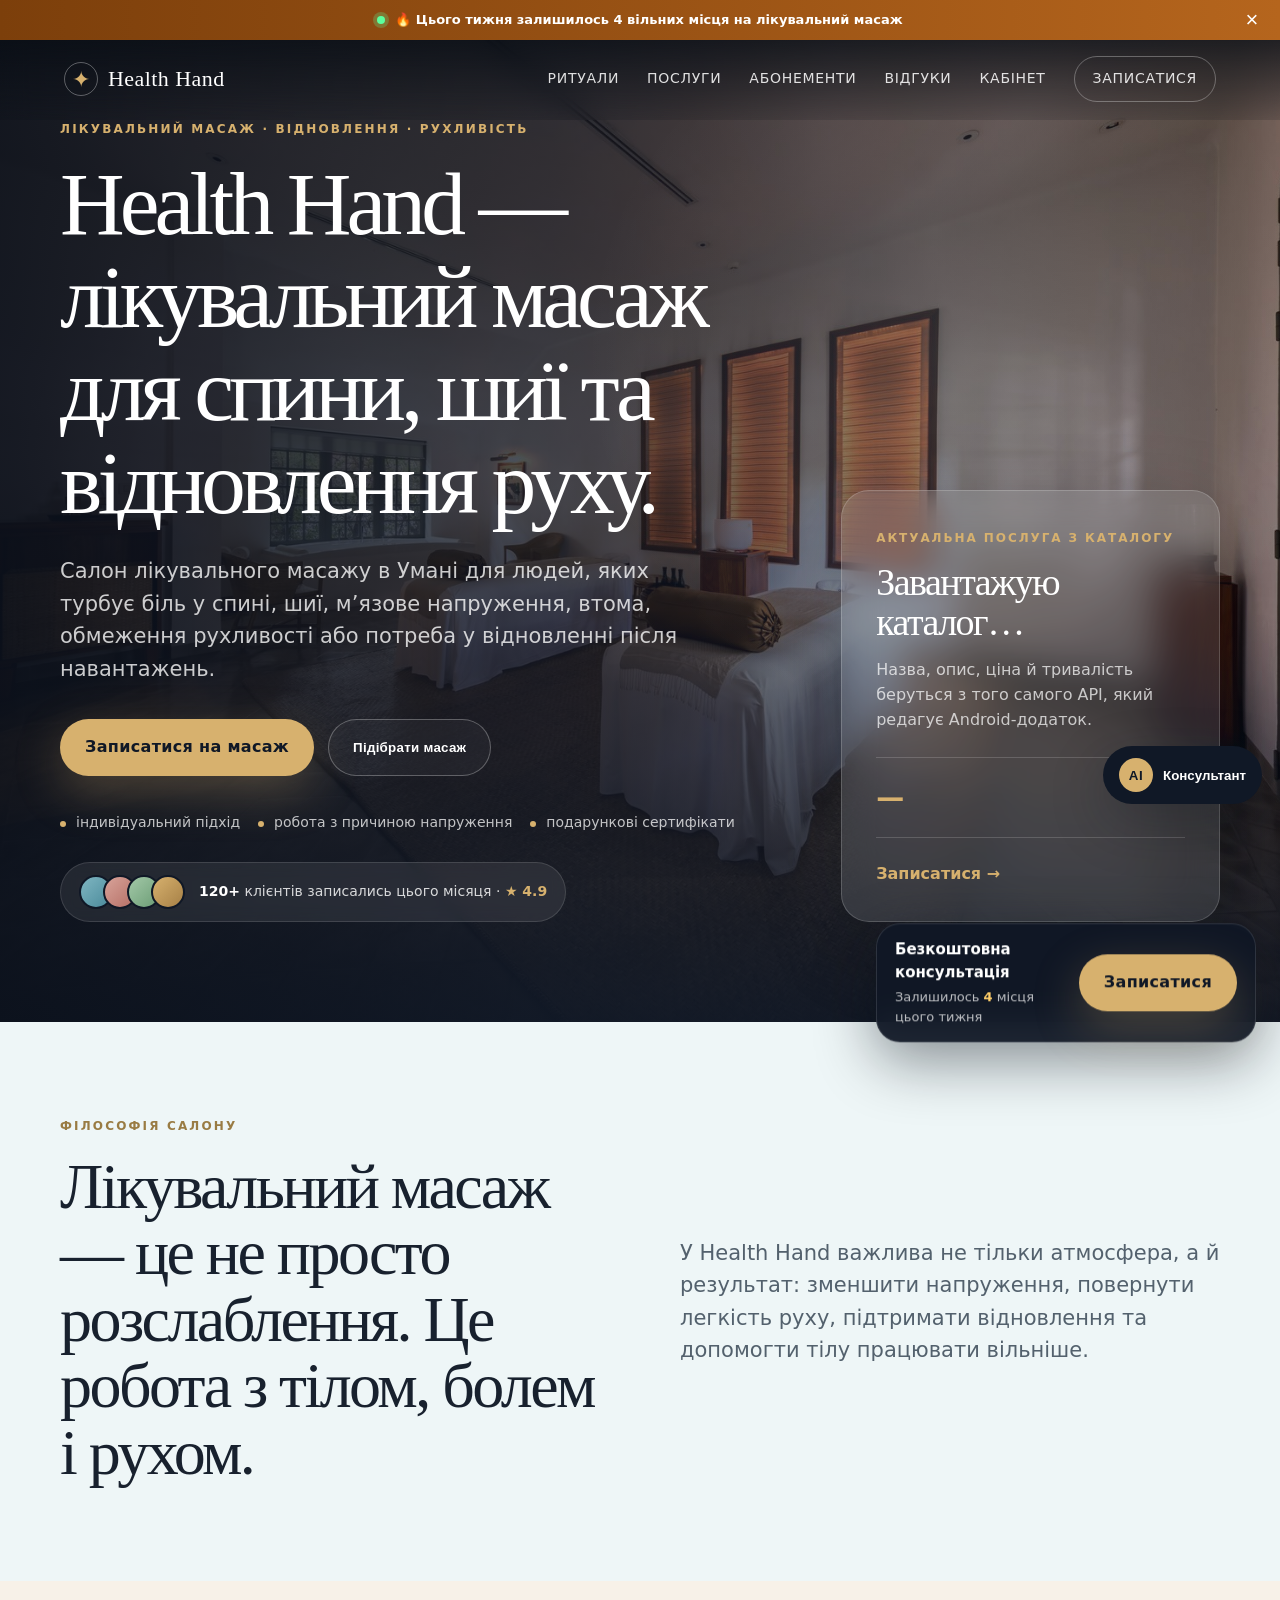
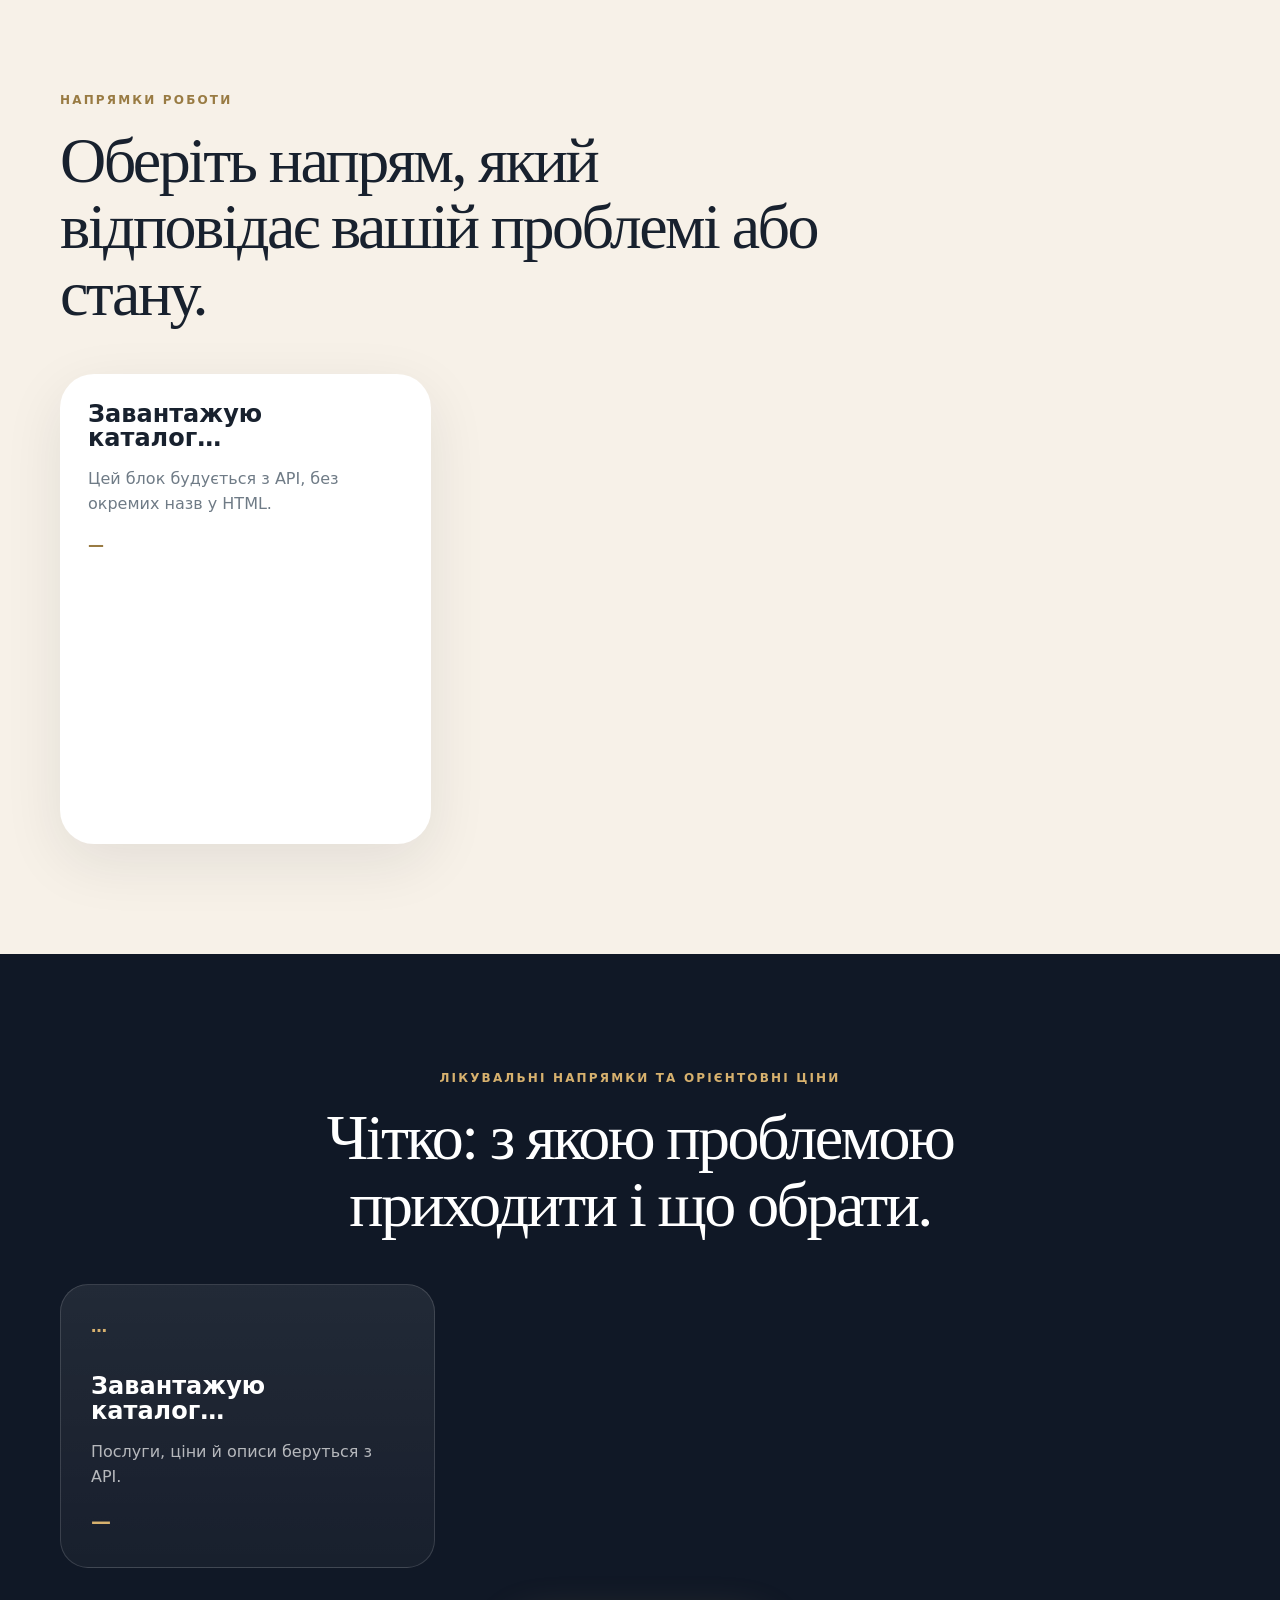
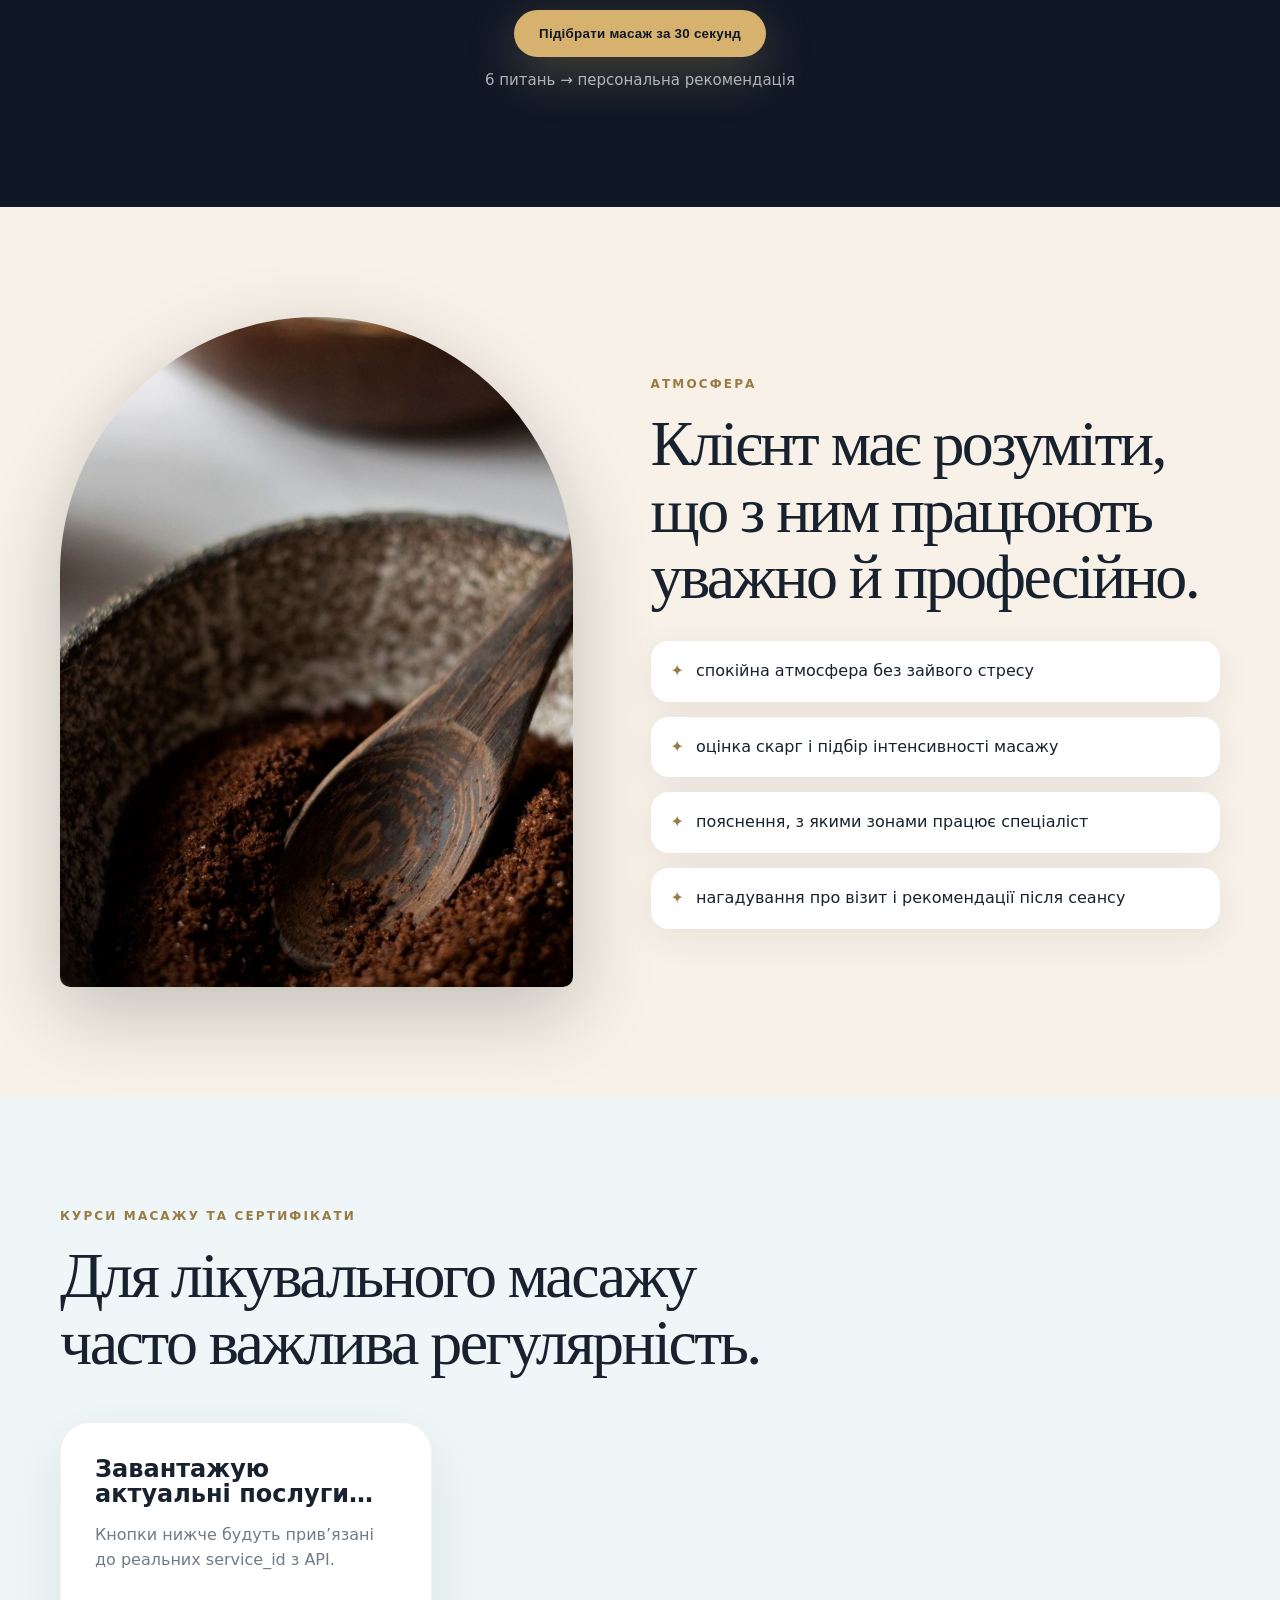
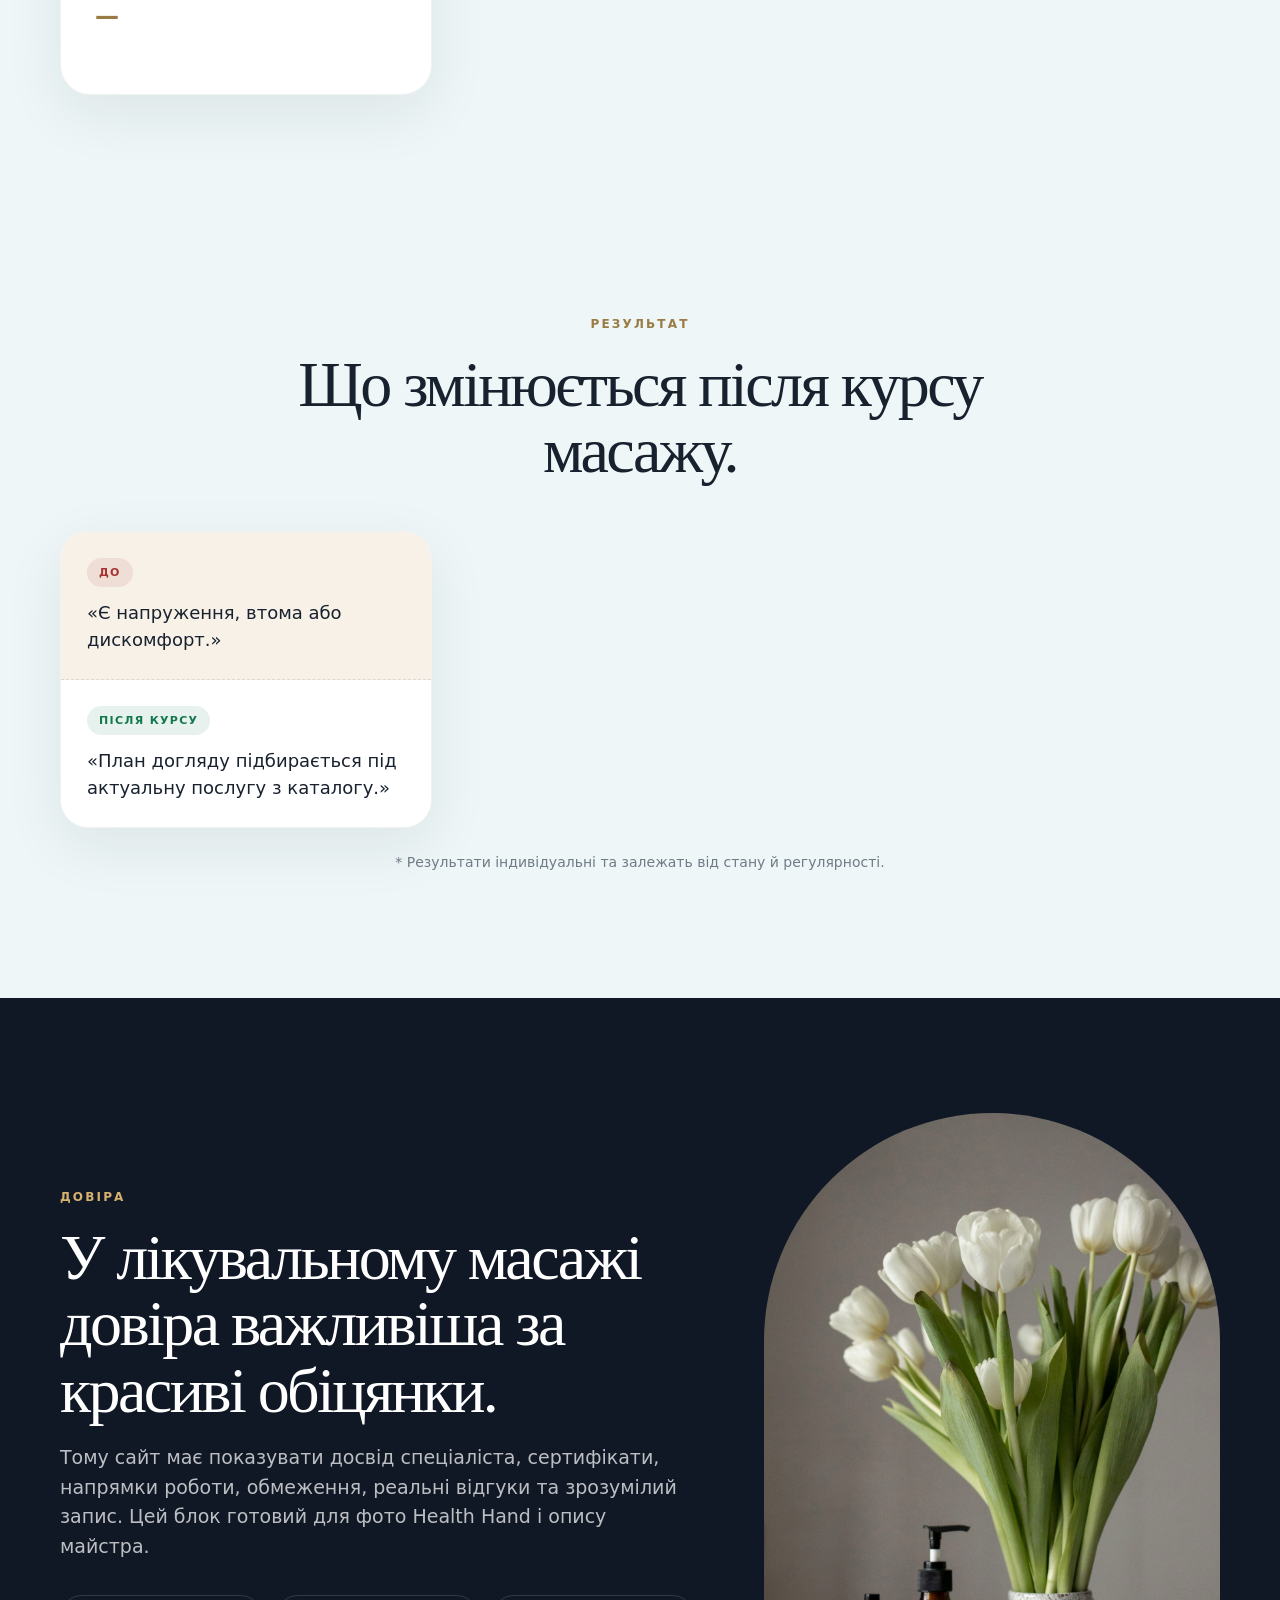
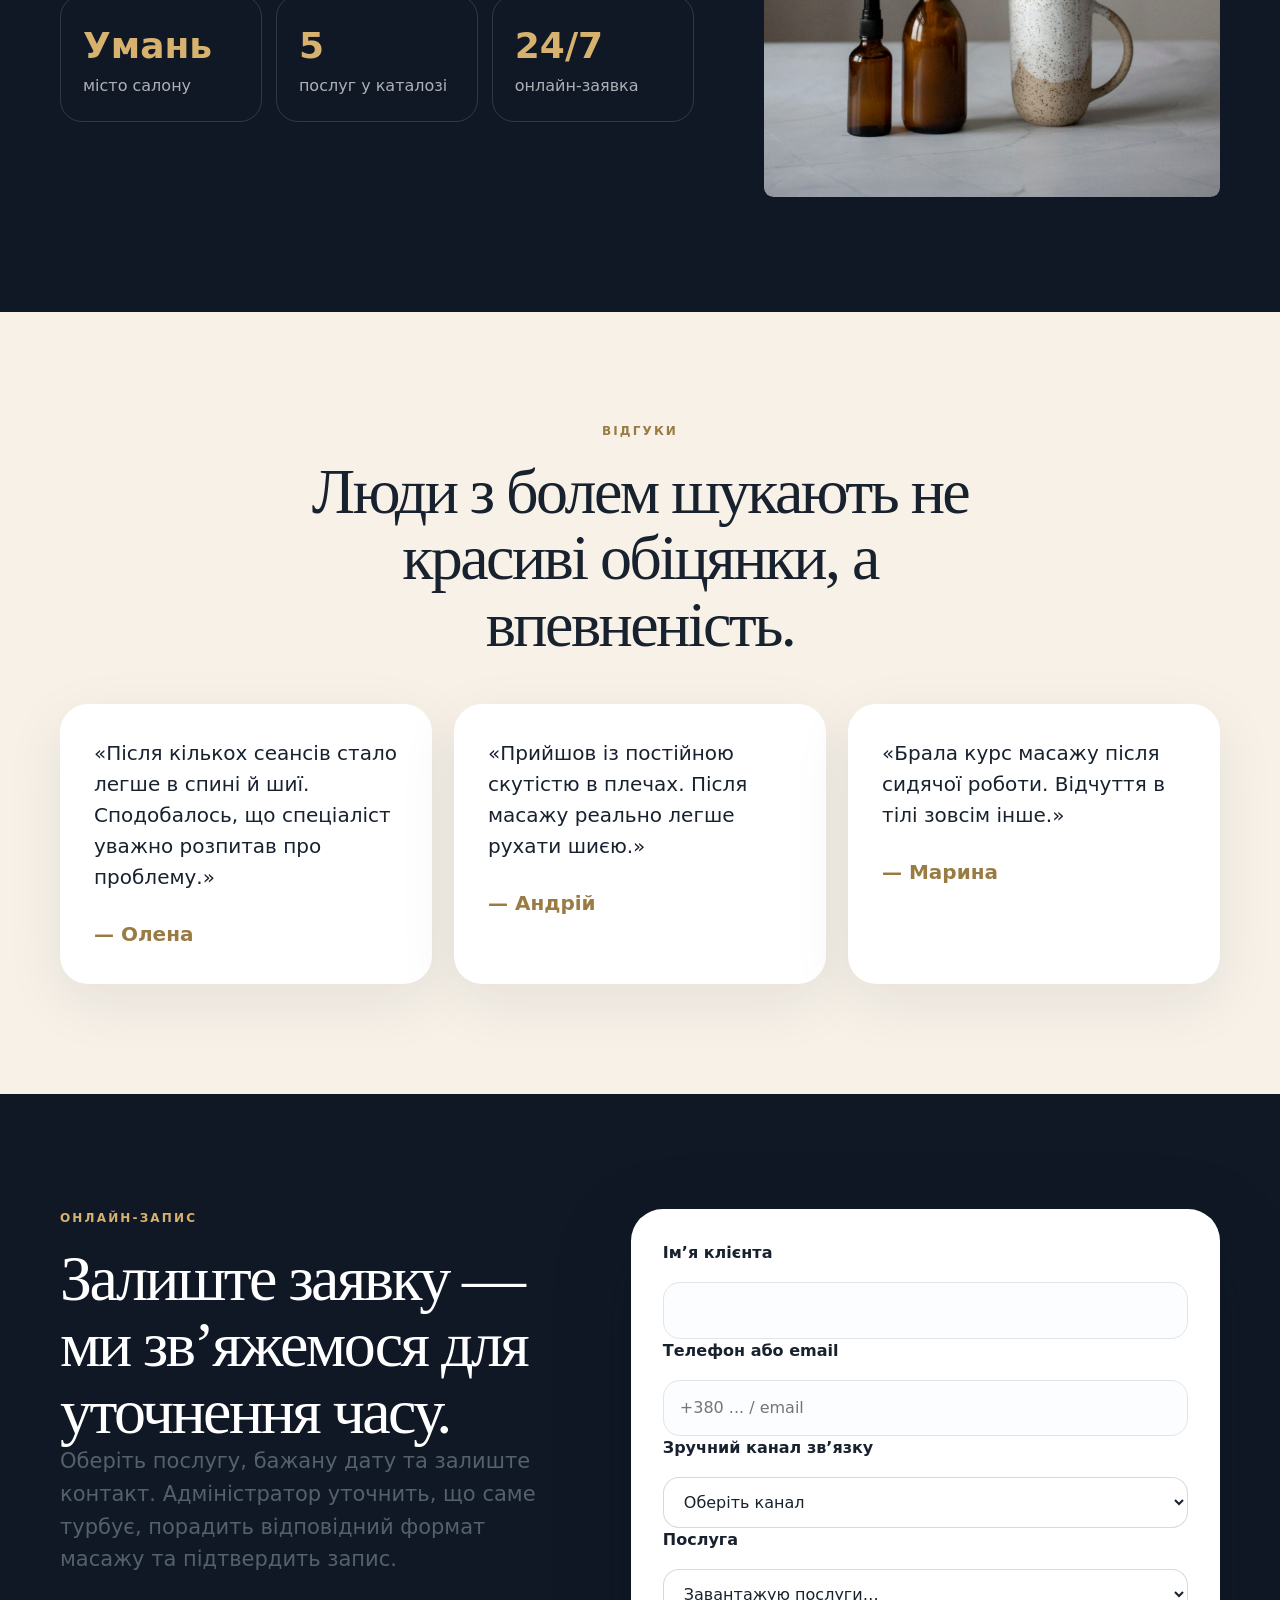
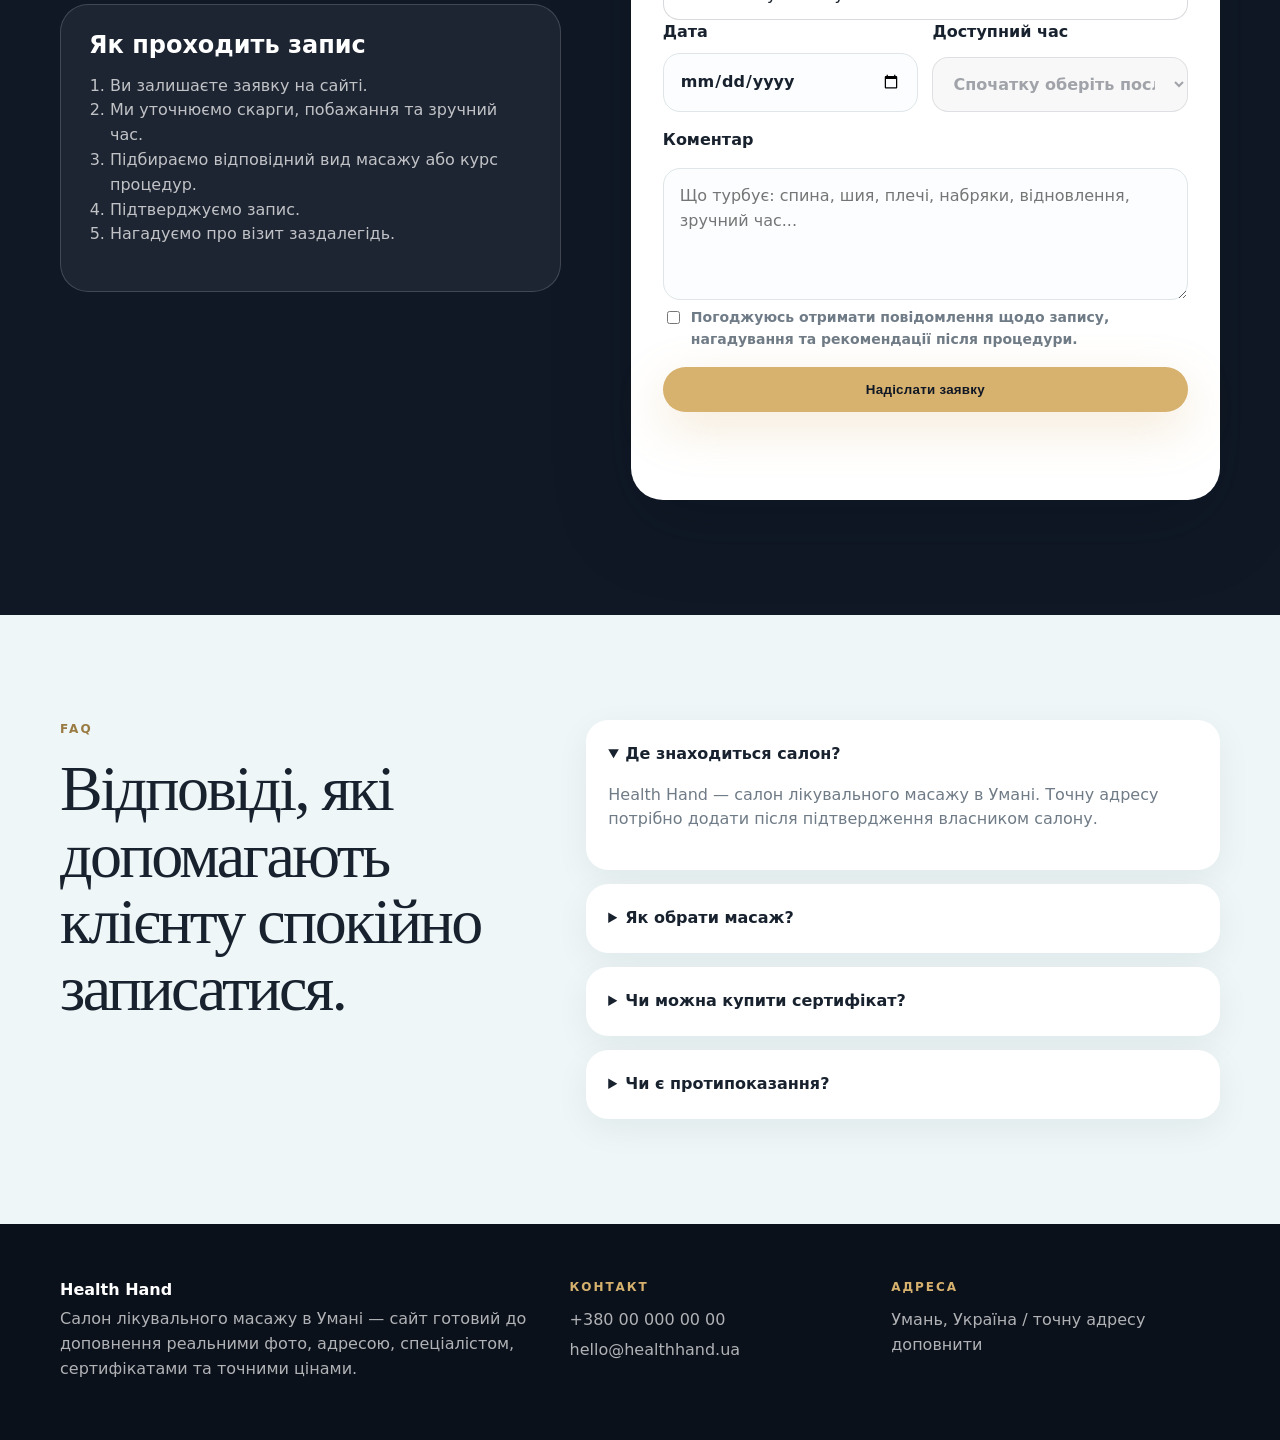
==== commit 749f8ccc: "Restore AI assistant widget" ====
--- a/site/index.html
+++ b/site/index.html
@@ -281,6 +281,26 @@
     </div>
   </div>
 
+  <div class="ai-assistant" id="aiAssistant">
+    <button class="ai-assistant-toggle" id="aiAssistantToggle" type="button" aria-expanded="false" aria-controls="aiAssistantPanel">
+      <span>AI</span>
+      <strong>Консультант</strong>
+    </button>
+    <section class="ai-assistant-panel" id="aiAssistantPanel" aria-label="AI консультант Health Hand" hidden>
+      <div class="ai-assistant-head">
+        <div><strong>AI консультант Health Hand</strong><span>Підкаже послугу або підготовку до масажу</span></div>
+        <button type="button" id="aiAssistantClose" aria-label="Закрити AI консультанта">×</button>
+      </div>
+      <div class="ai-assistant-messages" id="aiAssistantMessages" aria-live="polite">
+        <div class="ai-msg ai-msg-bot">Вітаю! Напишіть, що вас турбує, і я підкажу, яка послуга з каталогу може підійти.</div>
+      </div>
+      <form class="ai-assistant-form" id="aiAssistantForm">
+        <input id="aiAssistantInput" name="message" autocomplete="off" maxlength="800" placeholder="Напишіть питання про масаж…" required />
+        <button type="submit">Надіслати</button>
+      </form>
+    </section>
+  </div>
+
   <a href="https://wa.me/380000000000" class="fab" aria-label="Написати у WhatsApp" target="_blank" rel="noopener">
     <svg viewBox="0 0 24 24" aria-hidden="true" width="28" height="28"><path fill="currentColor" d="M17.472 14.382c-.297-.149-1.758-.867-2.03-.967-.273-.099-.471-.148-.67.15-.197.297-.767.966-.94 1.164-.173.199-.347.223-.644.075-.297-.15-1.255-.463-2.39-1.475-.883-.788-1.48-1.761-1.653-2.059-.173-.297-.018-.458.13-.606.134-.133.298-.347.446-.52.149-.174.198-.298.298-.497.099-.198.05-.371-.025-.52-.075-.149-.669-1.612-.916-2.207-.242-.579-.487-.5-.669-.51-.173-.008-.371-.01-.57-.01-.198 0-.52.074-.792.372-.272.297-1.04 1.016-1.04 2.479 0 1.462 1.065 2.875 1.213 3.074.149.198 2.096 3.2 5.077 4.487.709.306 1.262.489 1.694.625.712.227 1.36.195 1.871.118.571-.085 1.758-.719 2.006-1.413.248-.694.248-1.289.173-1.413-.074-.124-.272-.198-.57-.347m-5.421 7.403h-.004a9.87 9.87 0 01-5.031-1.378l-.361-.214-3.741.982.998-3.648-.235-.374a9.86 9.86 0 01-1.51-5.26c.001-5.45 4.436-9.884 9.888-9.884 2.64 0 5.122 1.03 6.988 2.898a9.825 9.825 0 012.893 6.994c-.003 5.45-4.437 9.884-9.885 9.884m8.413-18.297A11.815 11.815 0 0012.05 0C5.495 0 .16 5.335.157 11.892c0 2.096.547 4.142 1.588 5.945L.057 24l6.305-1.654a11.882 11.882 0 005.683 1.448h.005c6.554 0 11.89-5.335 11.893-11.893a11.821 11.821 0 00-3.48-8.413z"/></svg>
   </a>
--- a/site/styles.css
+++ b/site/styles.css
@@ -1691,3 +1691,125 @@
     justify-content: center;
   }
 }
+
+
+/* AI assistant */
+.ai-assistant {
+  position: fixed;
+  right: 18px;
+  bottom: 96px;
+  z-index: 60;
+  font-family: inherit;
+}
+.ai-assistant-toggle {
+  border: 0;
+  border-radius: 999px;
+  padding: 12px 16px;
+  background: #101826;
+  color: #fff;
+  box-shadow: 0 18px 54px rgba(16, 24, 38, 0.28);
+  display: inline-flex;
+  align-items: center;
+  gap: 10px;
+  cursor: pointer;
+  font-weight: 900;
+}
+.ai-assistant-toggle span {
+  display: inline-grid;
+  place-items: center;
+  width: 34px;
+  height: 34px;
+  border-radius: 50%;
+  background: var(--gold);
+  color: #101826;
+  letter-spacing: 0.04em;
+}
+.ai-assistant-panel {
+  position: absolute;
+  right: 0;
+  bottom: 58px;
+  width: min(360px, calc(100vw - 28px));
+  overflow: hidden;
+  border-radius: 26px;
+  background: #fff;
+  color: var(--ink);
+  box-shadow: 0 24px 80px rgba(16, 24, 38, 0.28);
+  border: 1px solid rgba(16, 24, 38, 0.08);
+}
+.ai-assistant-head {
+  display: flex;
+  justify-content: space-between;
+  align-items: flex-start;
+  gap: 14px;
+  padding: 16px 18px;
+  background: var(--mist);
+}
+.ai-assistant-head strong,
+.ai-assistant-head span {
+  display: block;
+}
+.ai-assistant-head span {
+  font-size: 12px;
+  color: var(--muted);
+  margin-top: 3px;
+}
+.ai-assistant-head button {
+  border: 0;
+  background: transparent;
+  font-size: 26px;
+  line-height: 1;
+  cursor: pointer;
+  color: var(--ink);
+}
+.ai-assistant-messages {
+  display: grid;
+  gap: 10px;
+  max-height: 320px;
+  overflow: auto;
+  padding: 16px;
+}
+.ai-msg {
+  max-width: 88%;
+  padding: 10px 12px;
+  border-radius: 16px;
+  font-size: 14px;
+  line-height: 1.45;
+}
+.ai-msg-bot {
+  background: var(--mist);
+  justify-self: start;
+}
+.ai-msg-user {
+  background: #101826;
+  color: #fff;
+  justify-self: end;
+}
+.ai-assistant-form {
+  display: flex;
+  gap: 8px;
+  padding: 12px;
+  border-top: 1px solid rgba(16, 24, 38, 0.08);
+}
+.ai-assistant-form input {
+  min-width: 0;
+  border-radius: 999px;
+  padding: 12px 14px;
+}
+.ai-assistant-form button {
+  border: 0;
+  border-radius: 999px;
+  padding: 0 14px;
+  background: var(--gold);
+  color: #101826;
+  font-weight: 900;
+  cursor: pointer;
+}
+@media (max-width: 700px) {
+  .ai-assistant {
+    right: 12px;
+    bottom: 86px;
+  }
+  .ai-assistant-toggle strong {
+    display: none;
+  }
+}
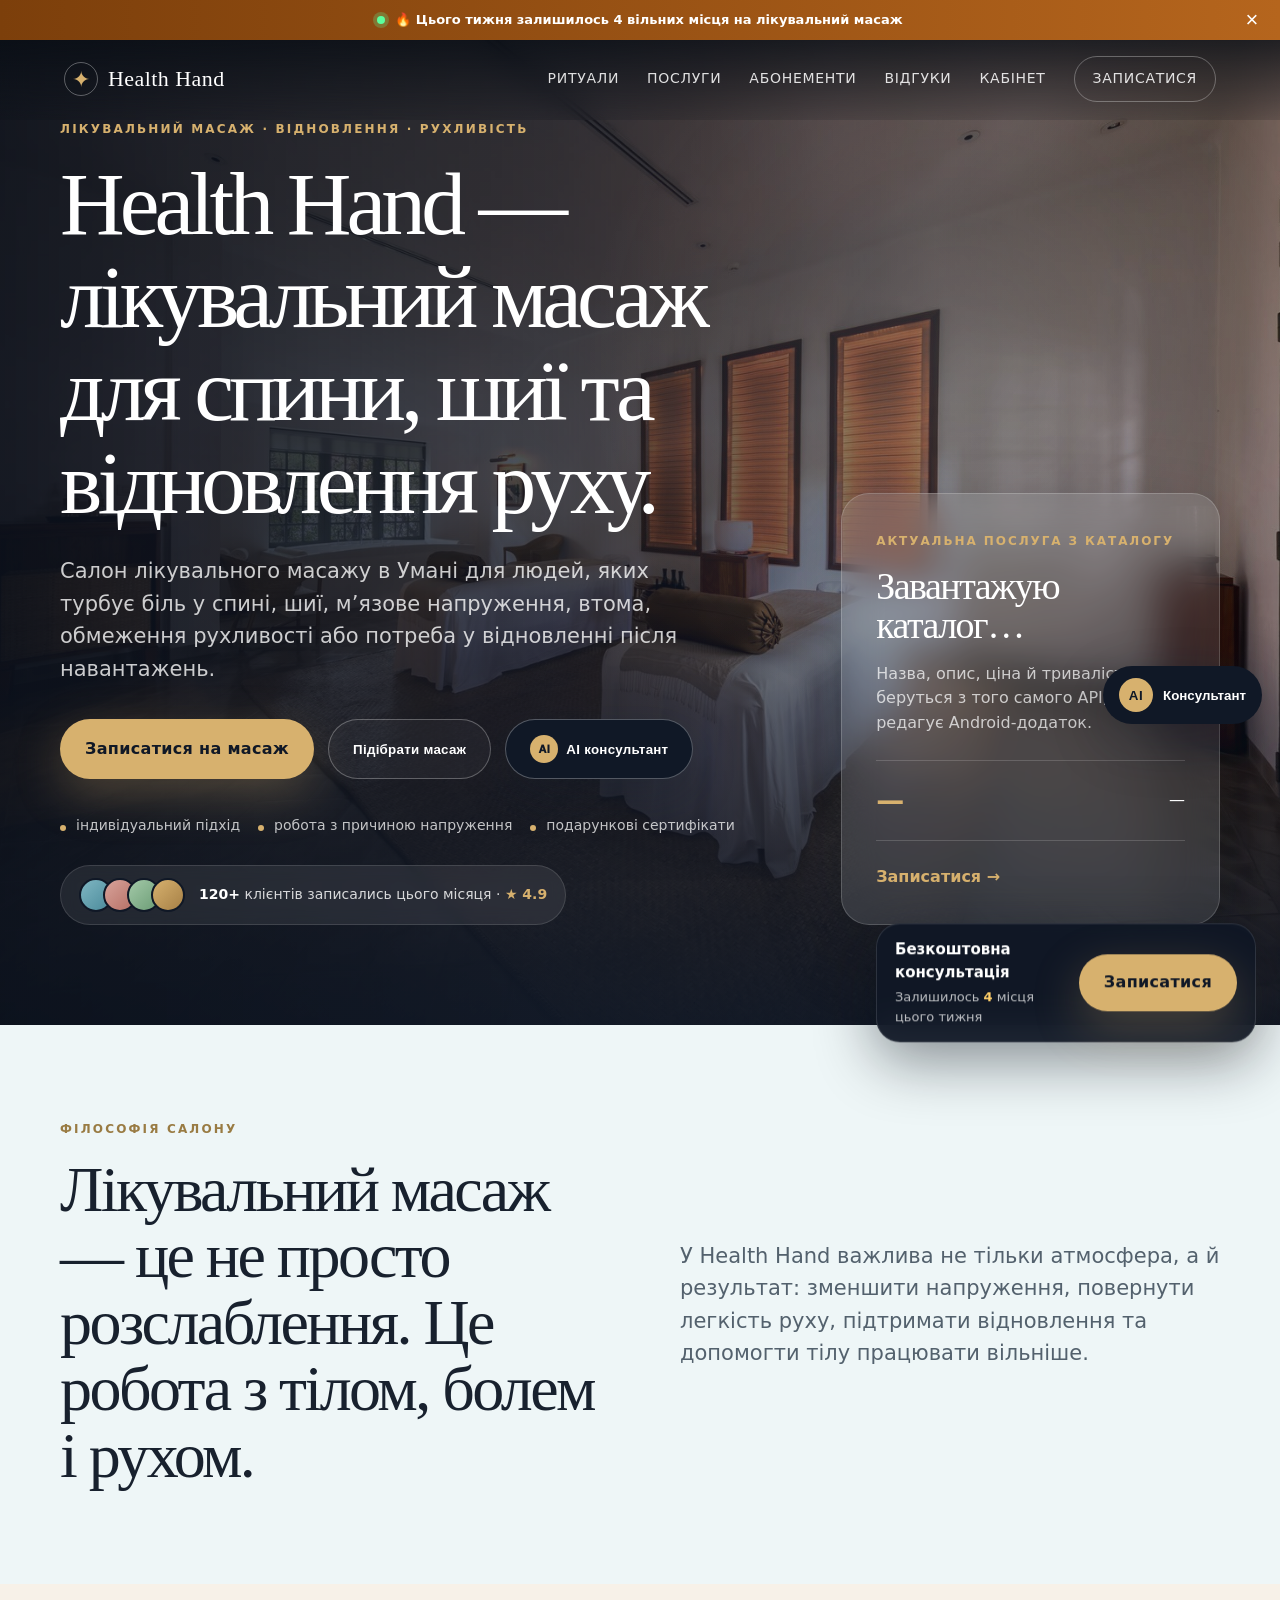
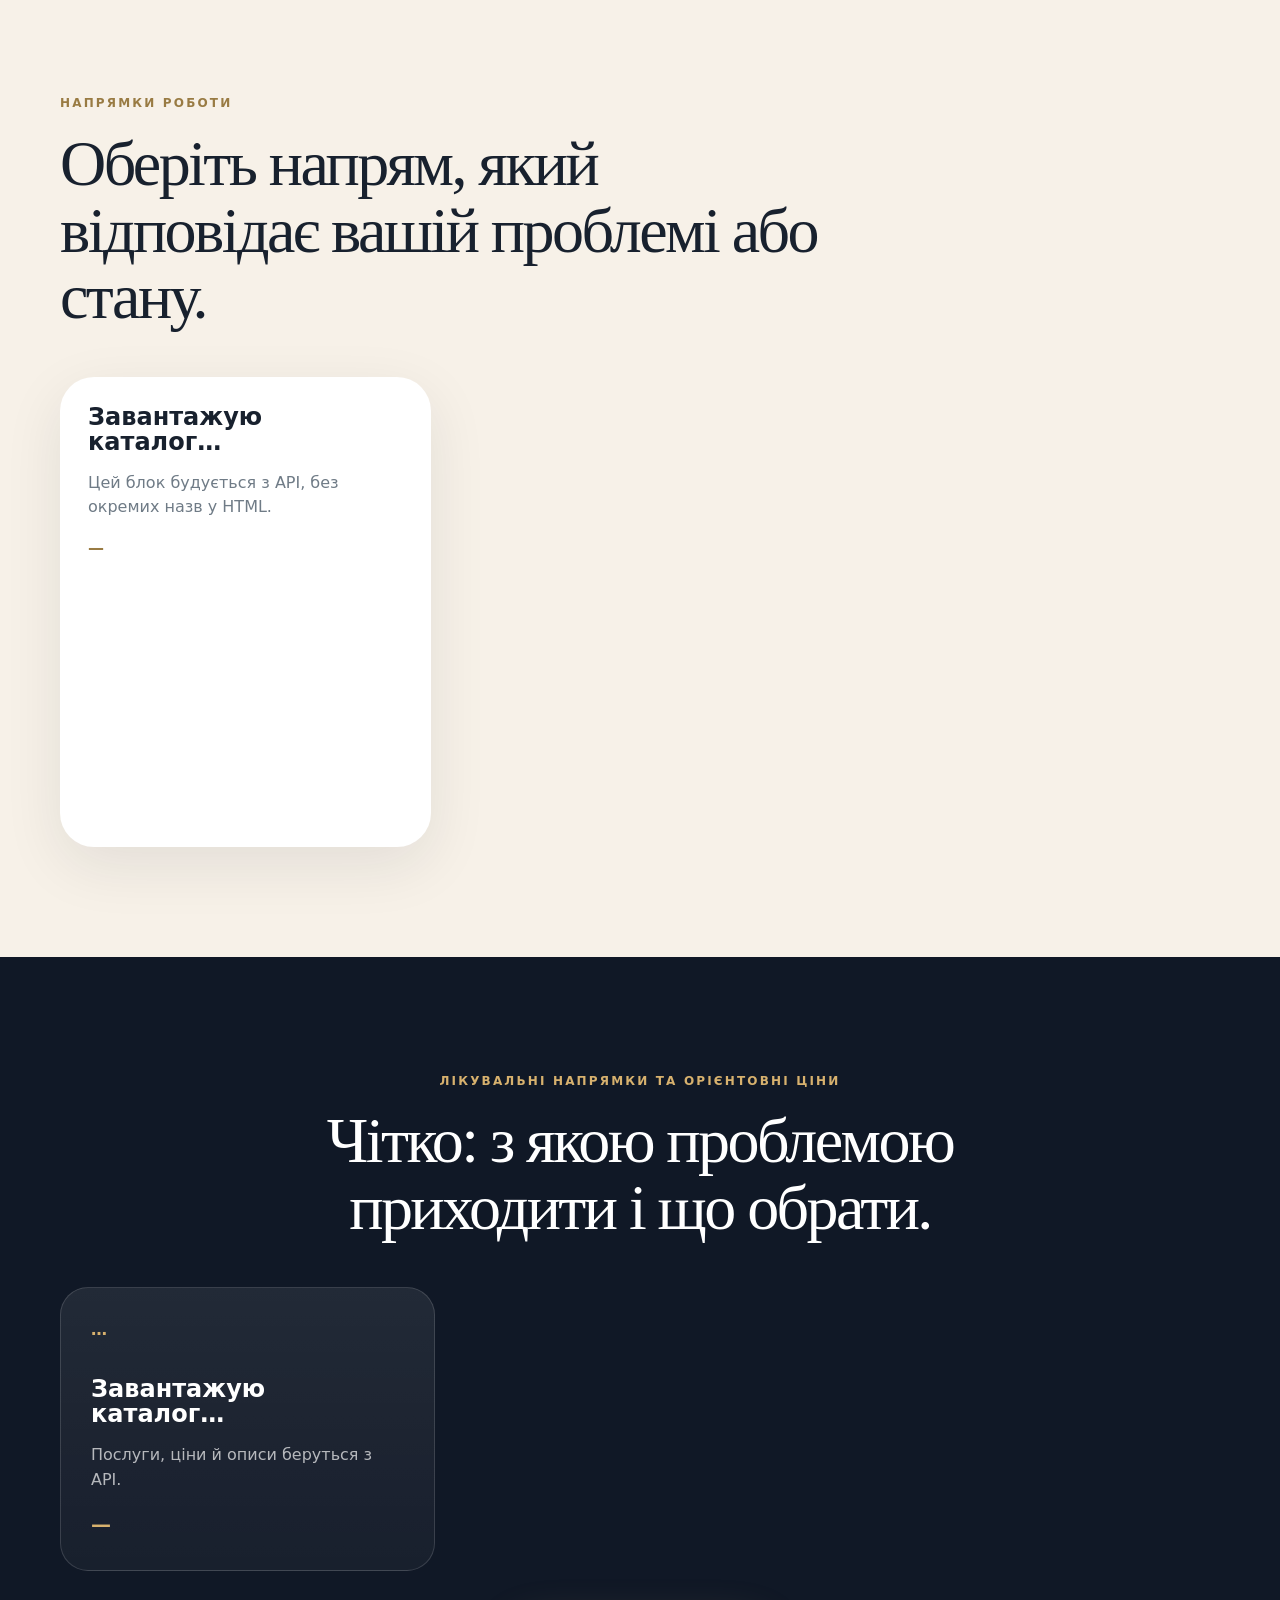
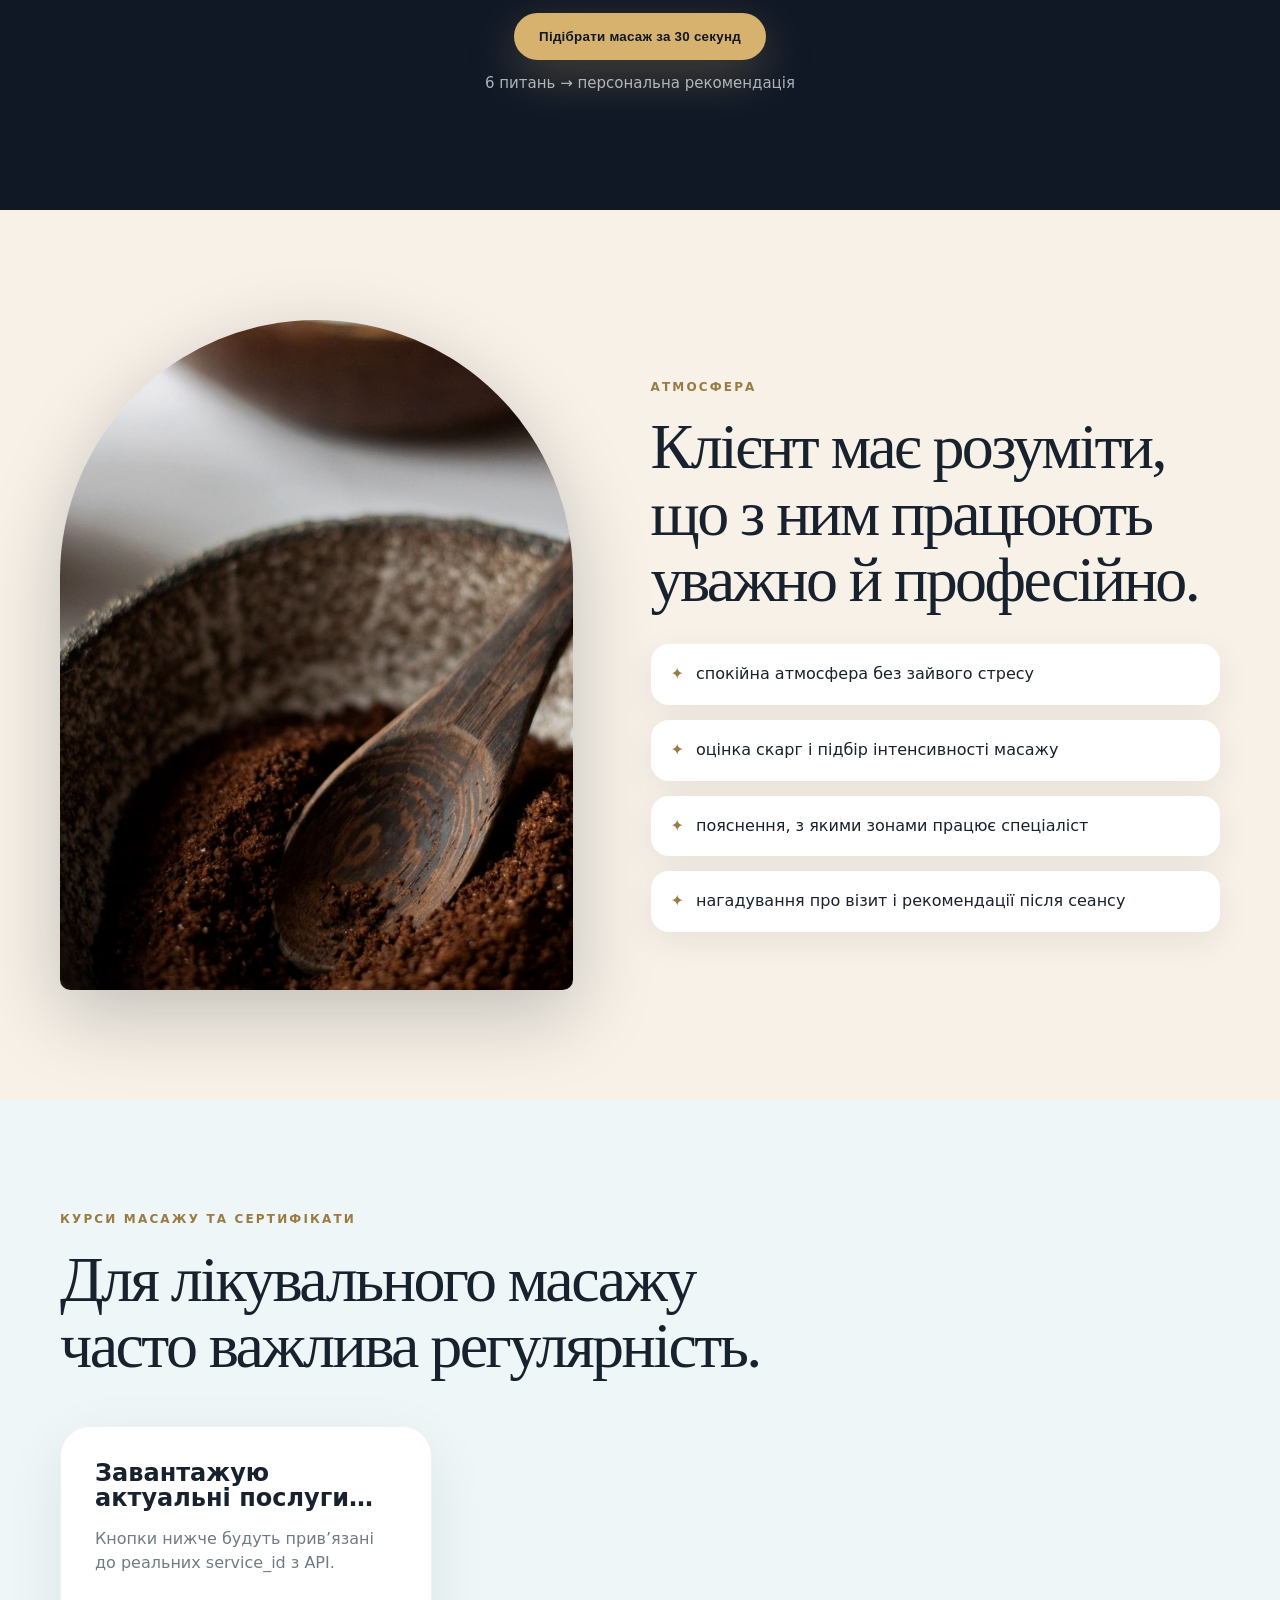
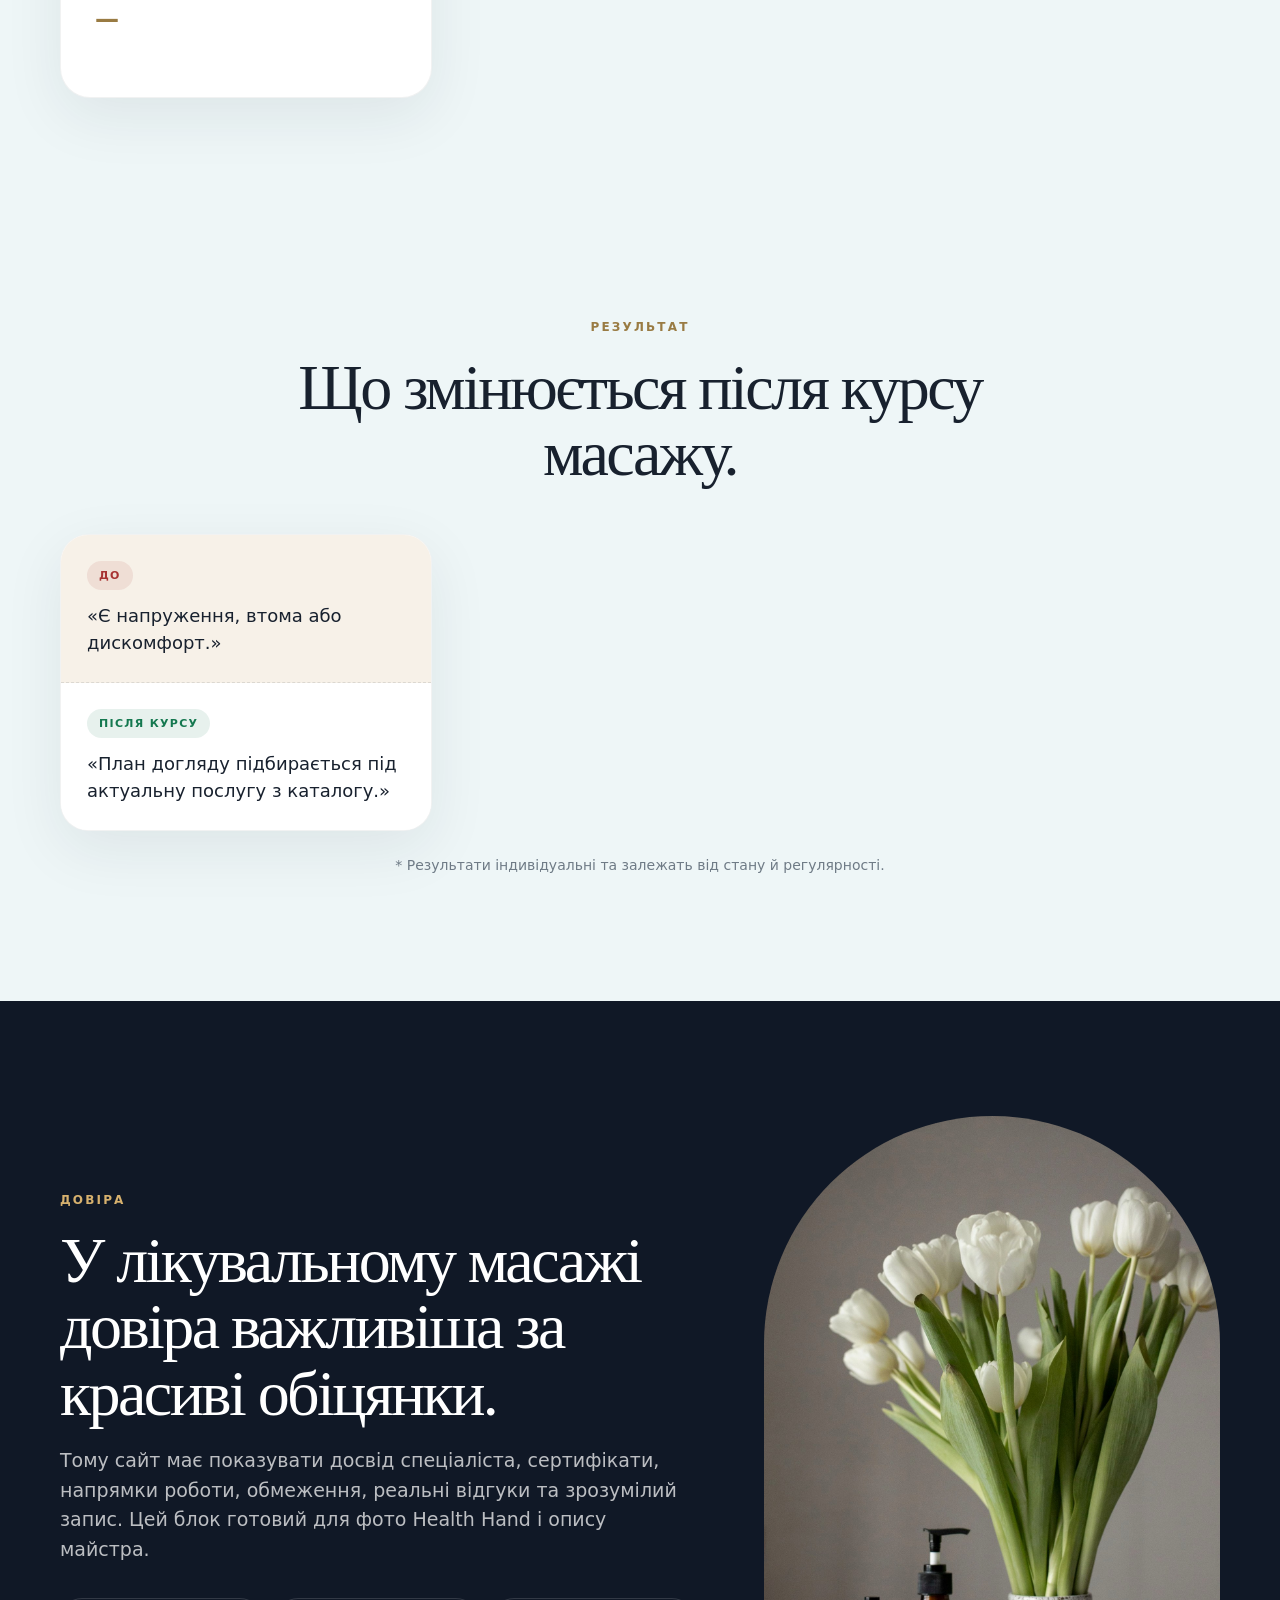
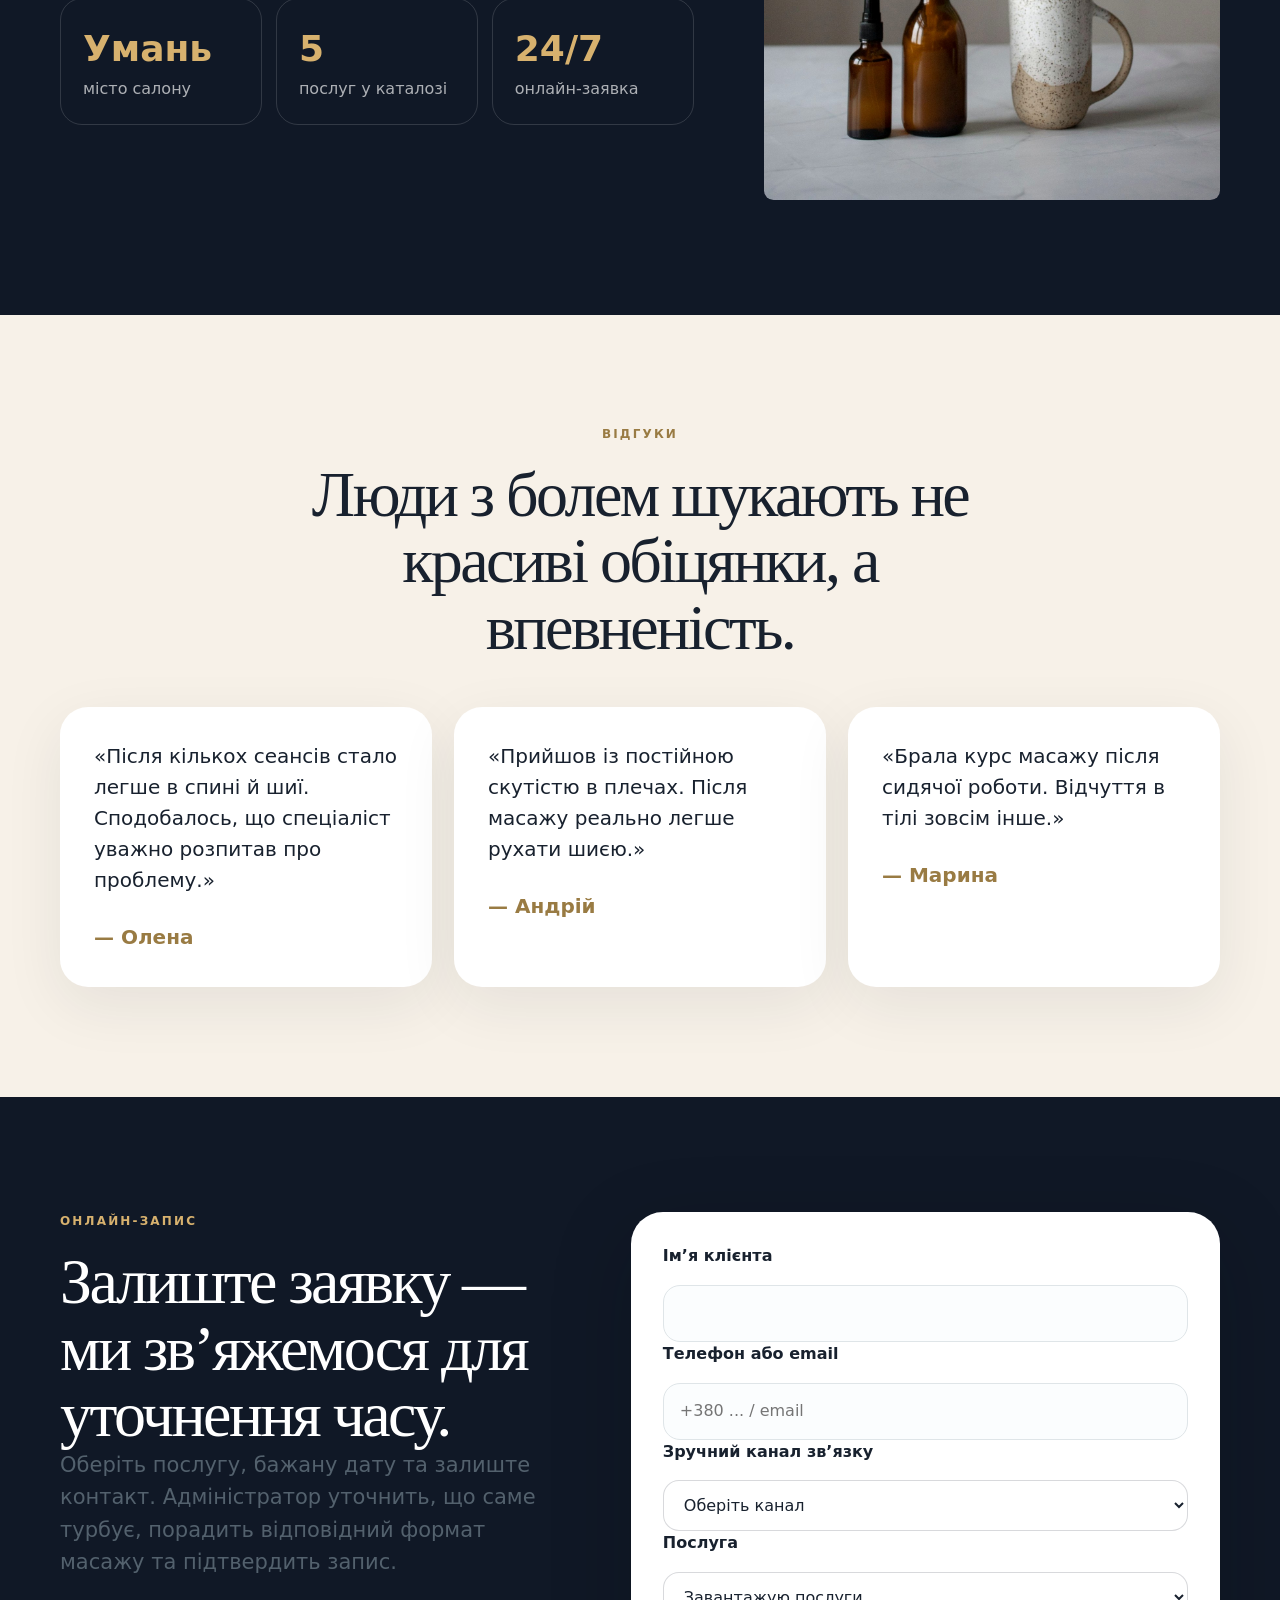
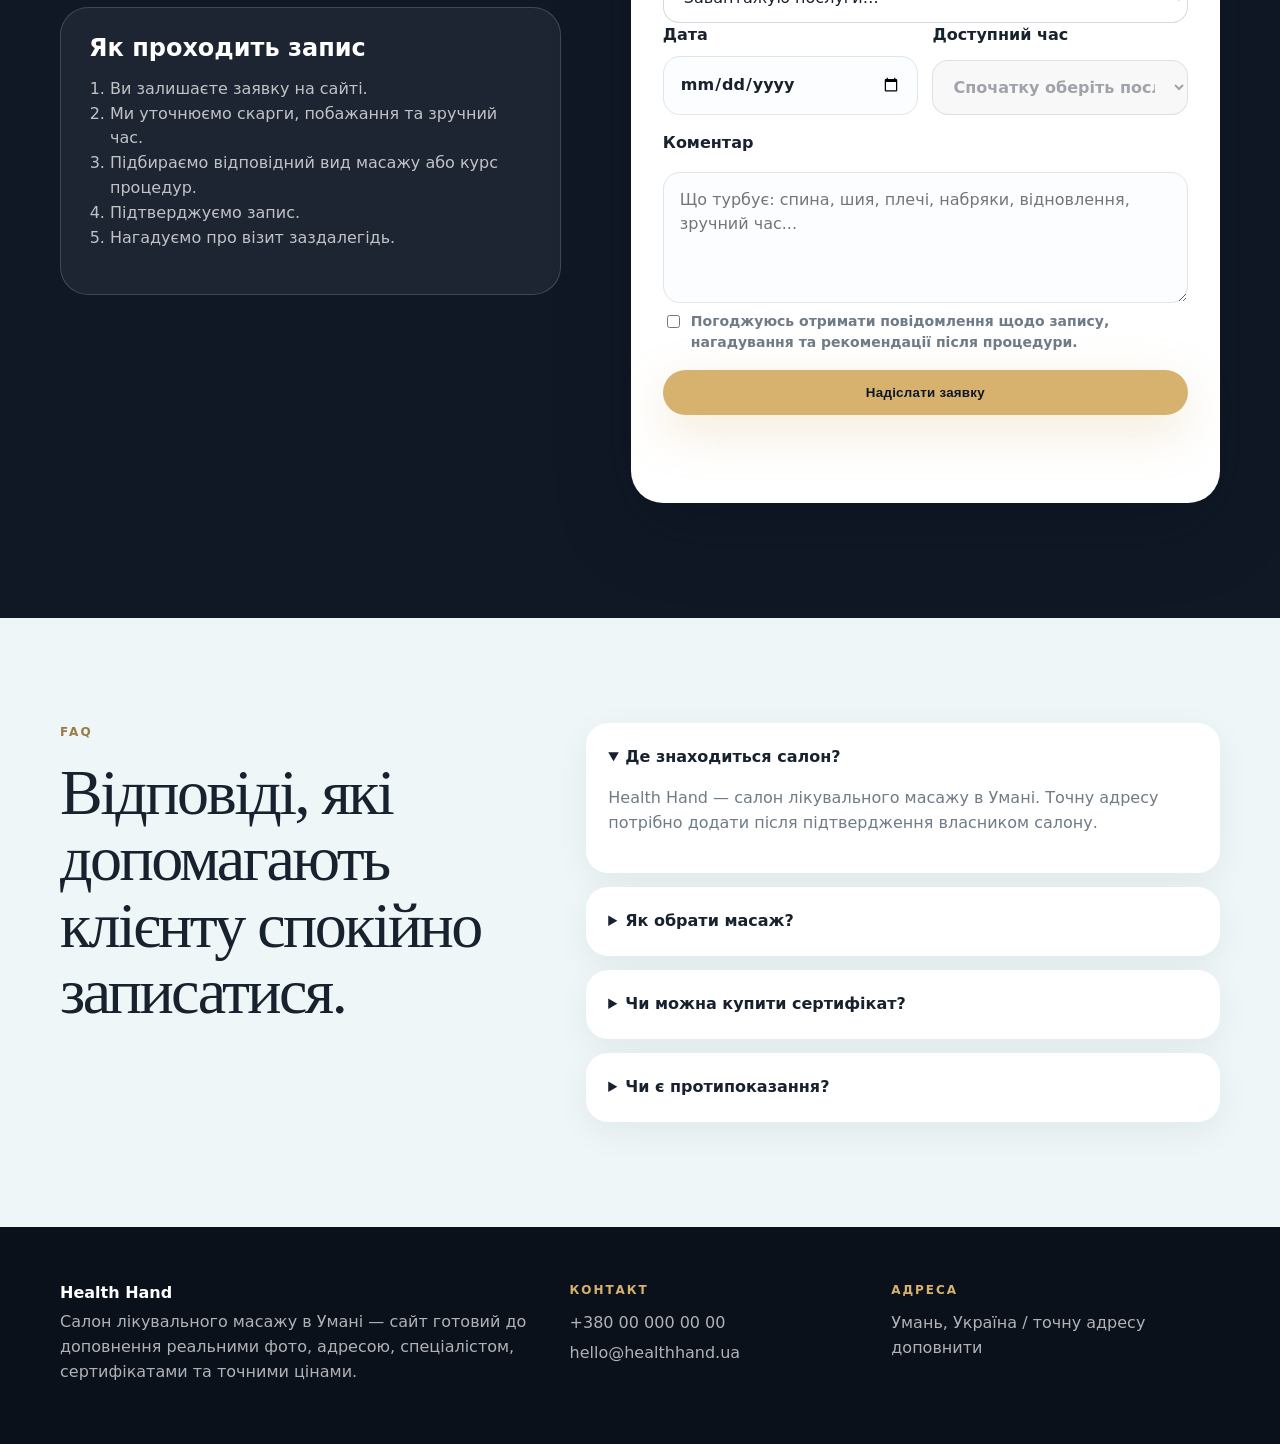
==== commit 6069d5da: "Make AI assistant clearly visible" ====
--- a/site/index.html
+++ b/site/index.html
@@ -48,7 +48,8 @@
           <p class="lead">Салон лікувального масажу в Умані для людей, яких турбує біль у спині, шиї, м’язове напруження, втома, обмеження рухливості або потреба у відновленні після навантажень.</p>
           <div class="hero-actions">
             <a class="btn btn-primary" href="#rezervace">Записатися на масаж</a>
-            <button class="btn btn-ghost" type="button" data-open-quiz>Підібрати масаж</button>
+            <button type="button" class="btn btn-ghost" data-open-quiz>Підібрати масаж</button>
+                      <button type="button" class="btn btn-ai" data-open-ai>AI консультант</button>
           </div>
           <div class="trust-row" aria-label="Довіра">
             <span>індивідуальний підхід</span>
--- a/site/styles.css
+++ b/site/styles.css
@@ -223,6 +223,25 @@
   transform: translateY(-2px);
   filter: brightness(1.04);
 }
+.btn-ai {
+  background: #101826;
+  color: #fff;
+  border: 1px solid rgba(255, 255, 255, 0.28);
+  box-shadow: 0 16px 44px rgba(16, 24, 38, 0.28);
+}
+.btn-ai::before {
+  content: 'AI';
+  display: inline-grid;
+  place-items: center;
+  width: 28px;
+  height: 28px;
+  margin-right: 8px;
+  border-radius: 50%;
+  background: var(--gold);
+  color: #101826;
+  font-size: 11px;
+  font-weight: 950;
+}
 .btn-ghost {
   border-color: rgba(255, 255, 255, 0.28);
   color: #fff;
@@ -1697,8 +1716,8 @@
 .ai-assistant {
   position: fixed;
   right: 18px;
-  bottom: 96px;
-  z-index: 60;
+  bottom: 176px;
+  z-index: 90;
   font-family: inherit;
 }
 .ai-assistant-toggle {
@@ -1807,9 +1826,18 @@
 @media (max-width: 700px) {
   .ai-assistant {
     right: 12px;
-    bottom: 86px;
+    bottom: 168px;
+  }
+  .ai-assistant-toggle {
+    padding: 12px 14px;
   }
   .ai-assistant-toggle strong {
-    display: none;
-  }
-}
+    display: inline;
+    font-size: 13px;
+  }
+  .ai-assistant-panel {
+    right: -4px;
+    bottom: 62px;
+    width: calc(100vw - 24px);
+  }
+}
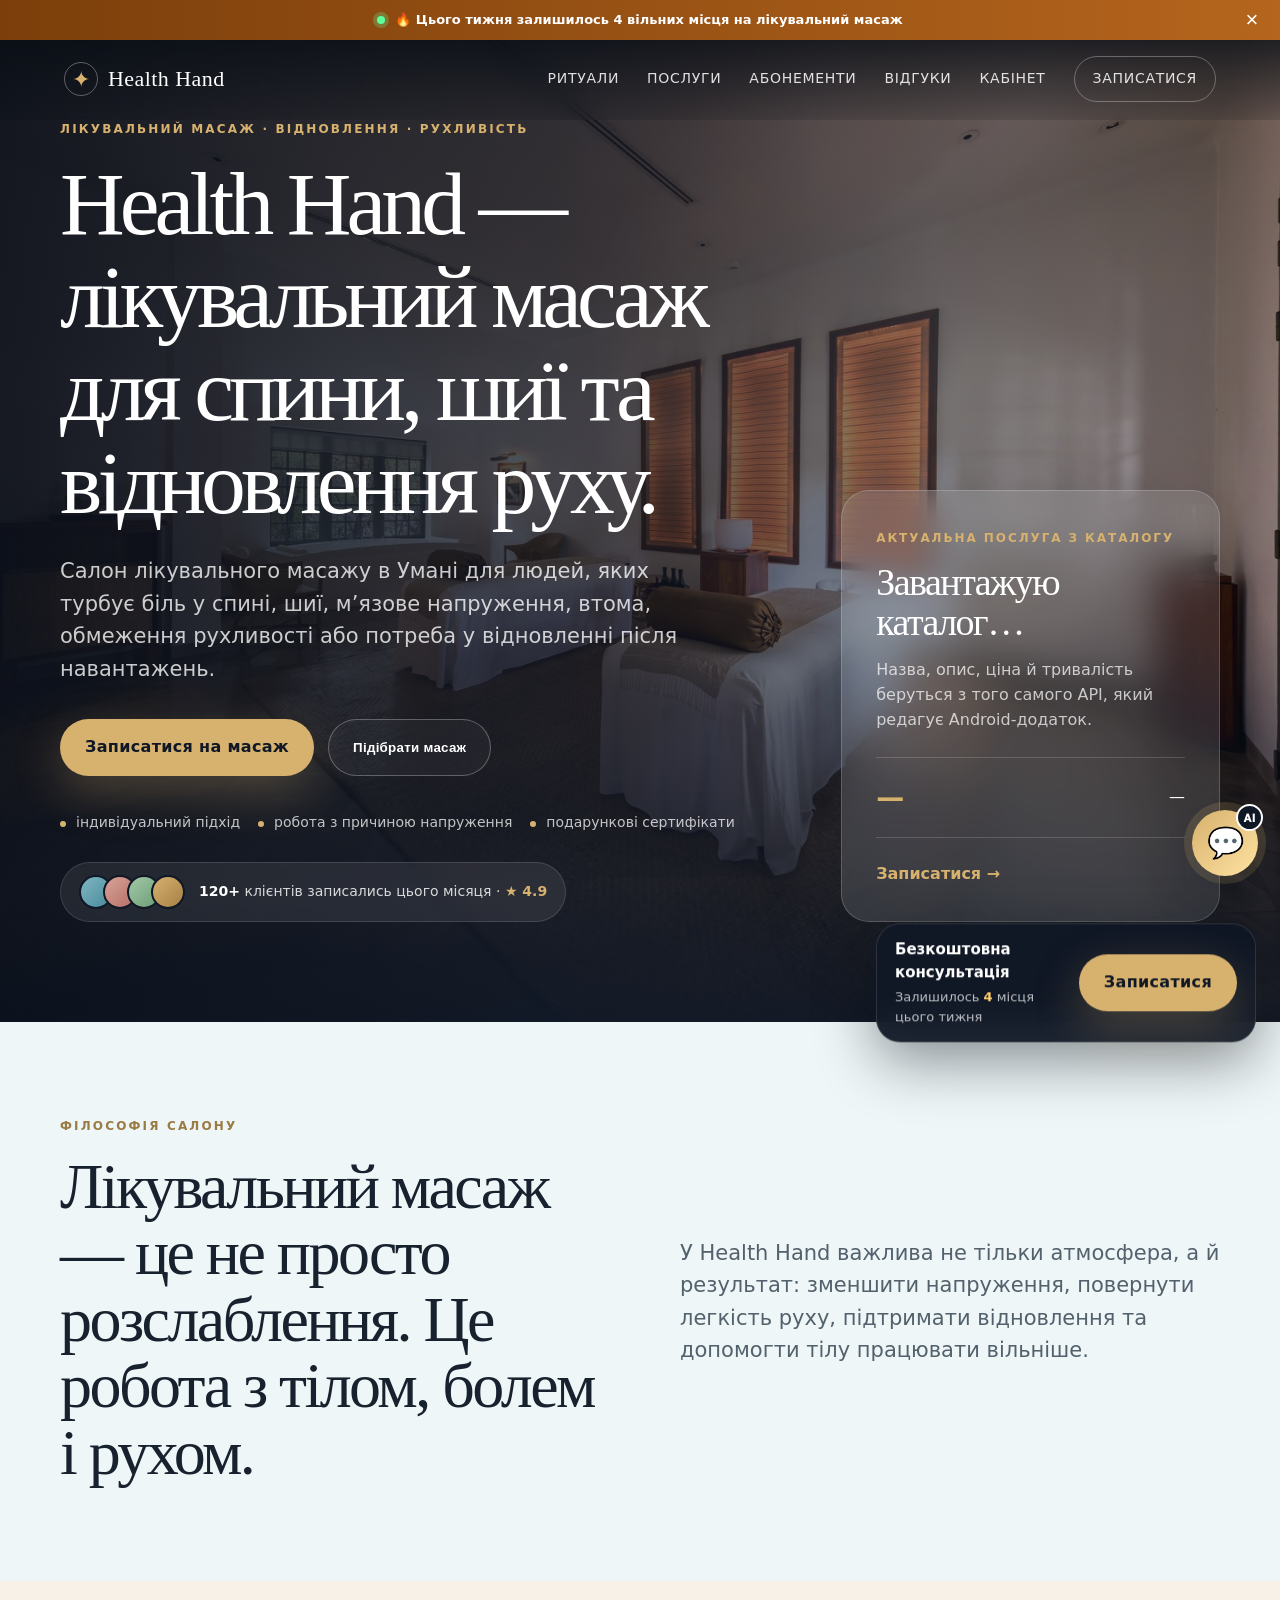
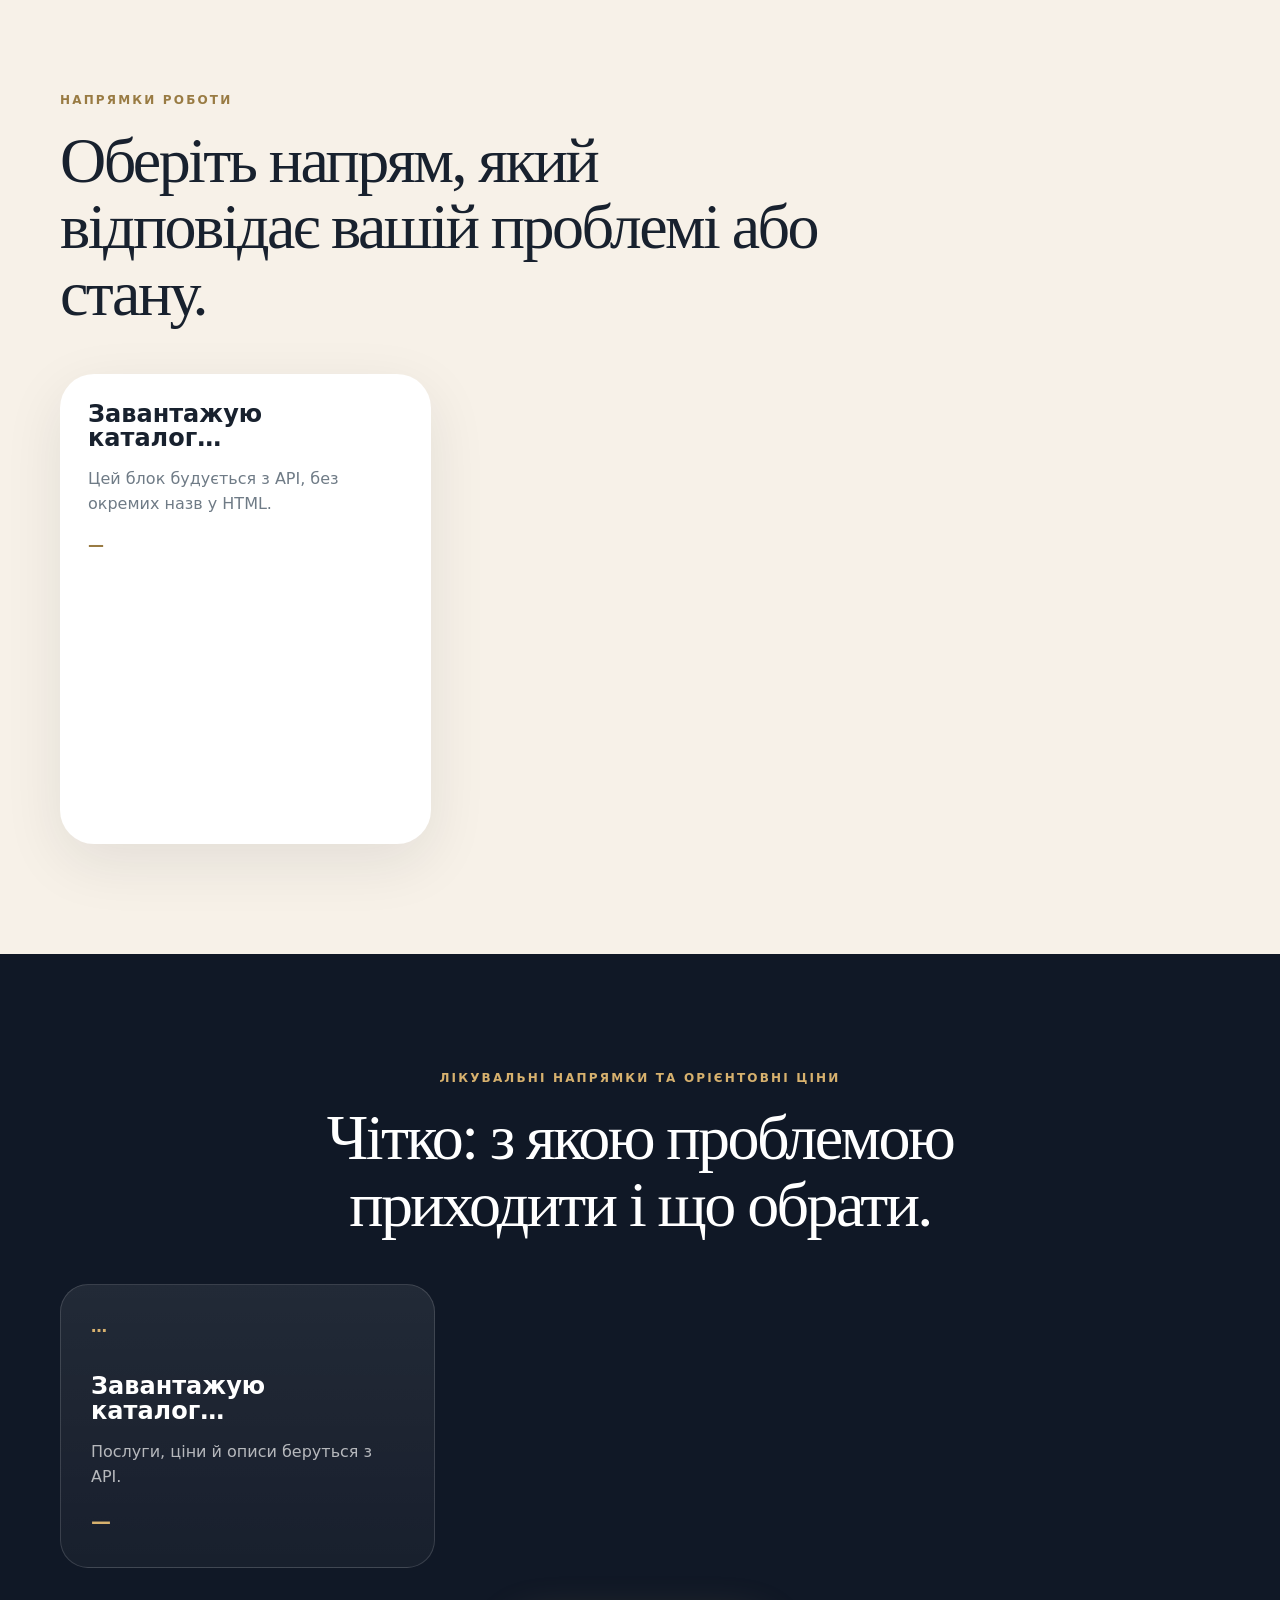
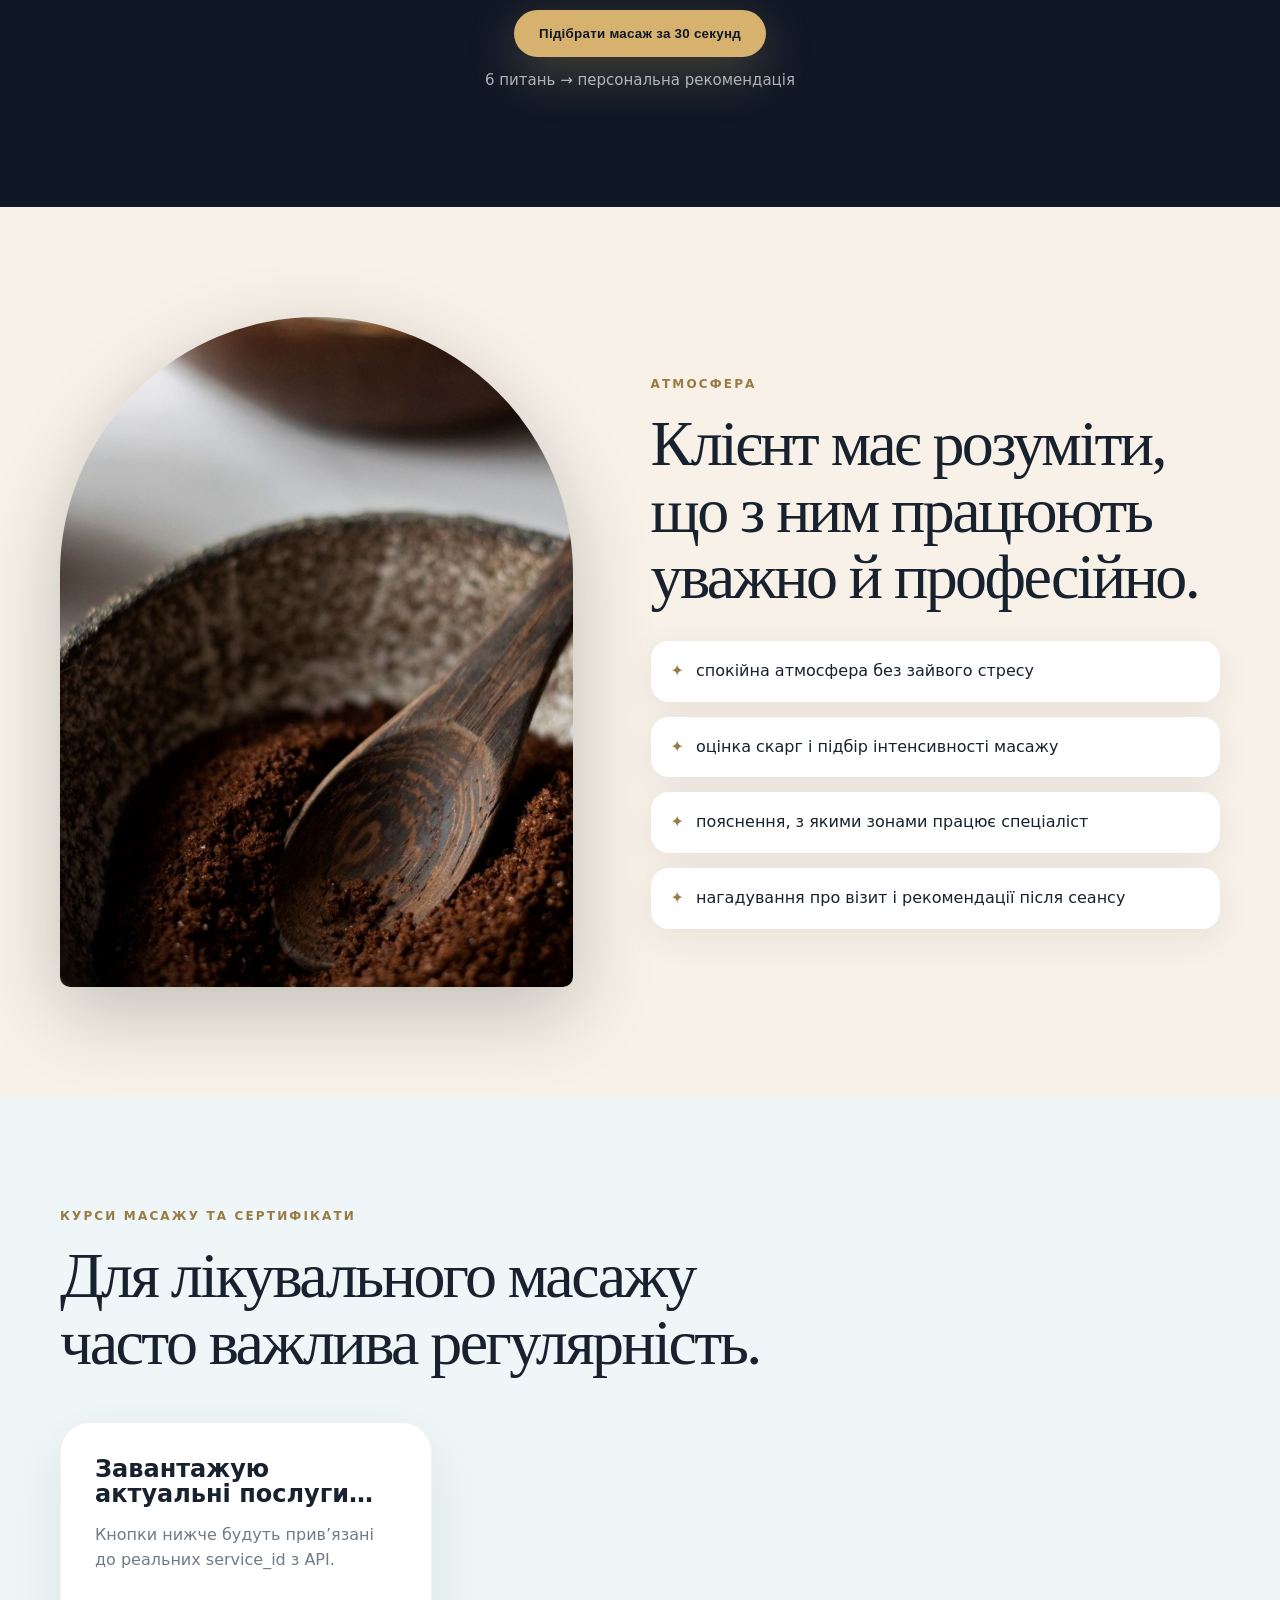
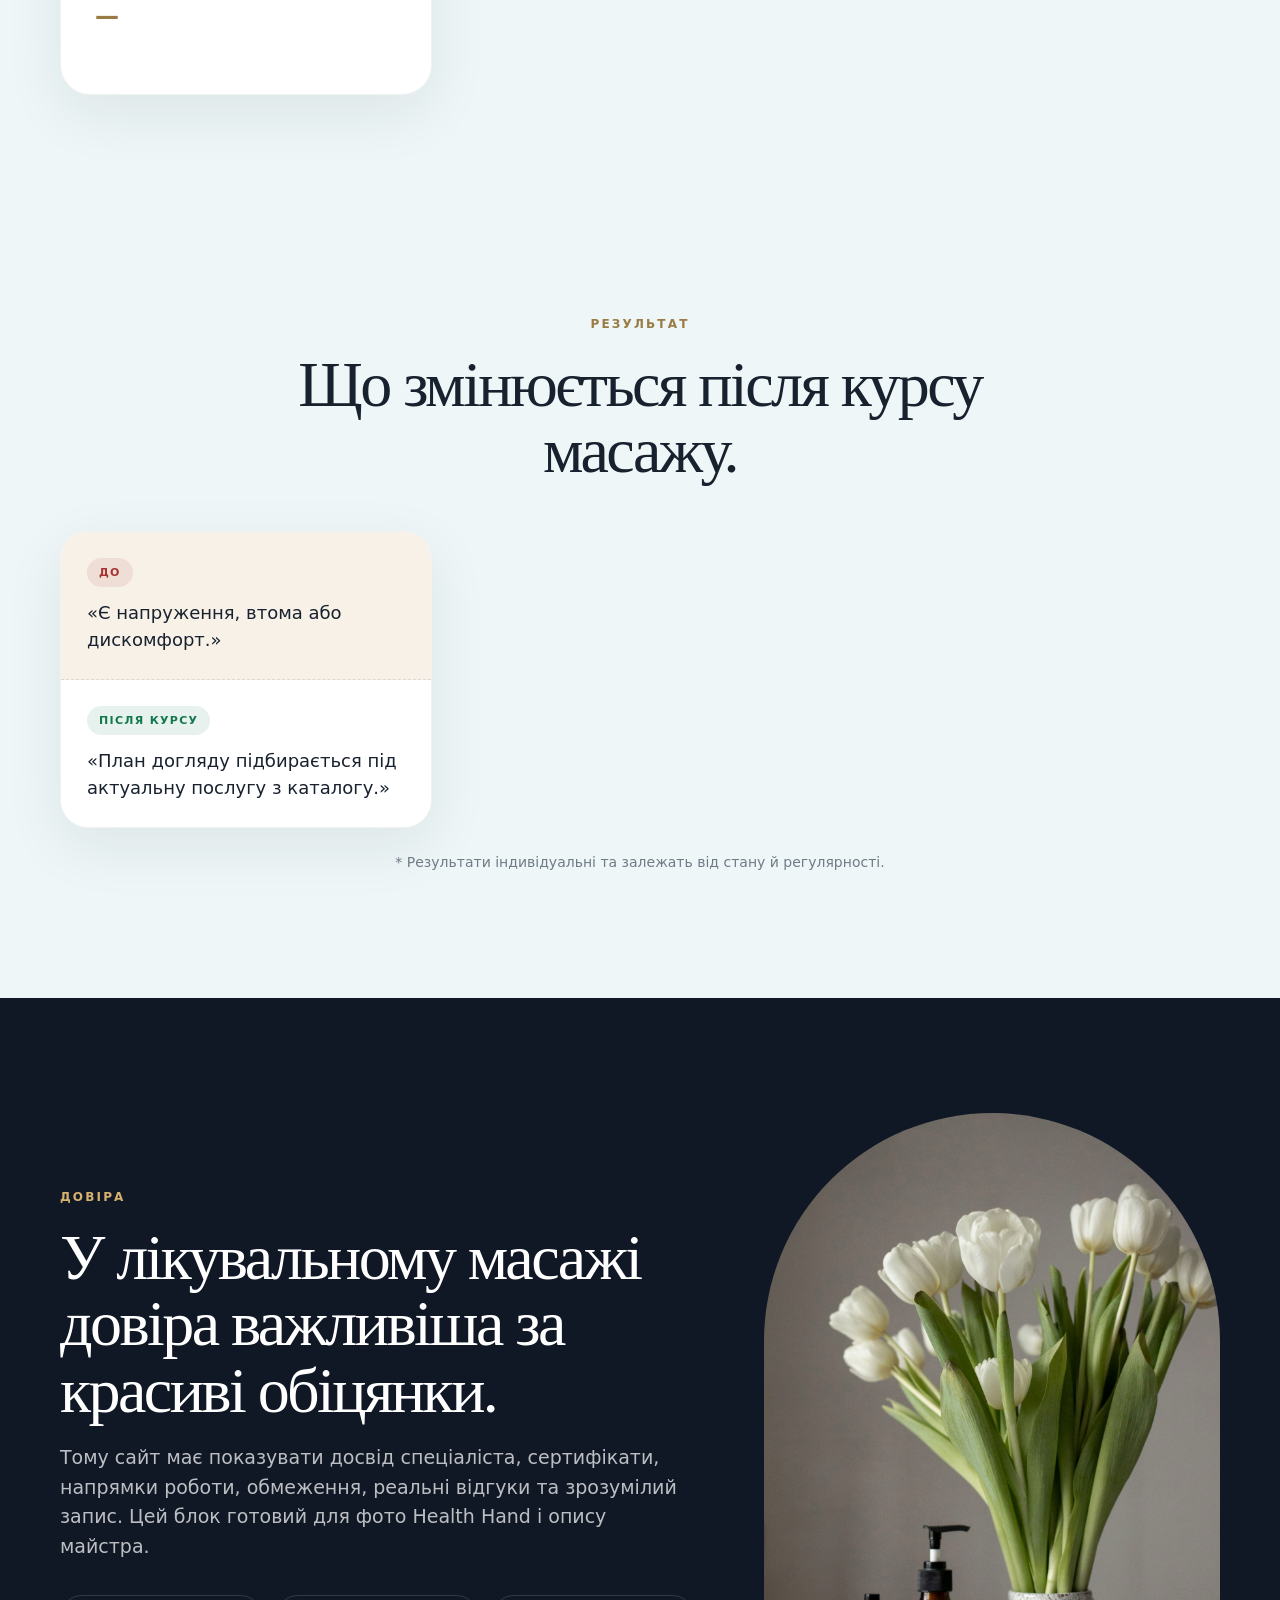
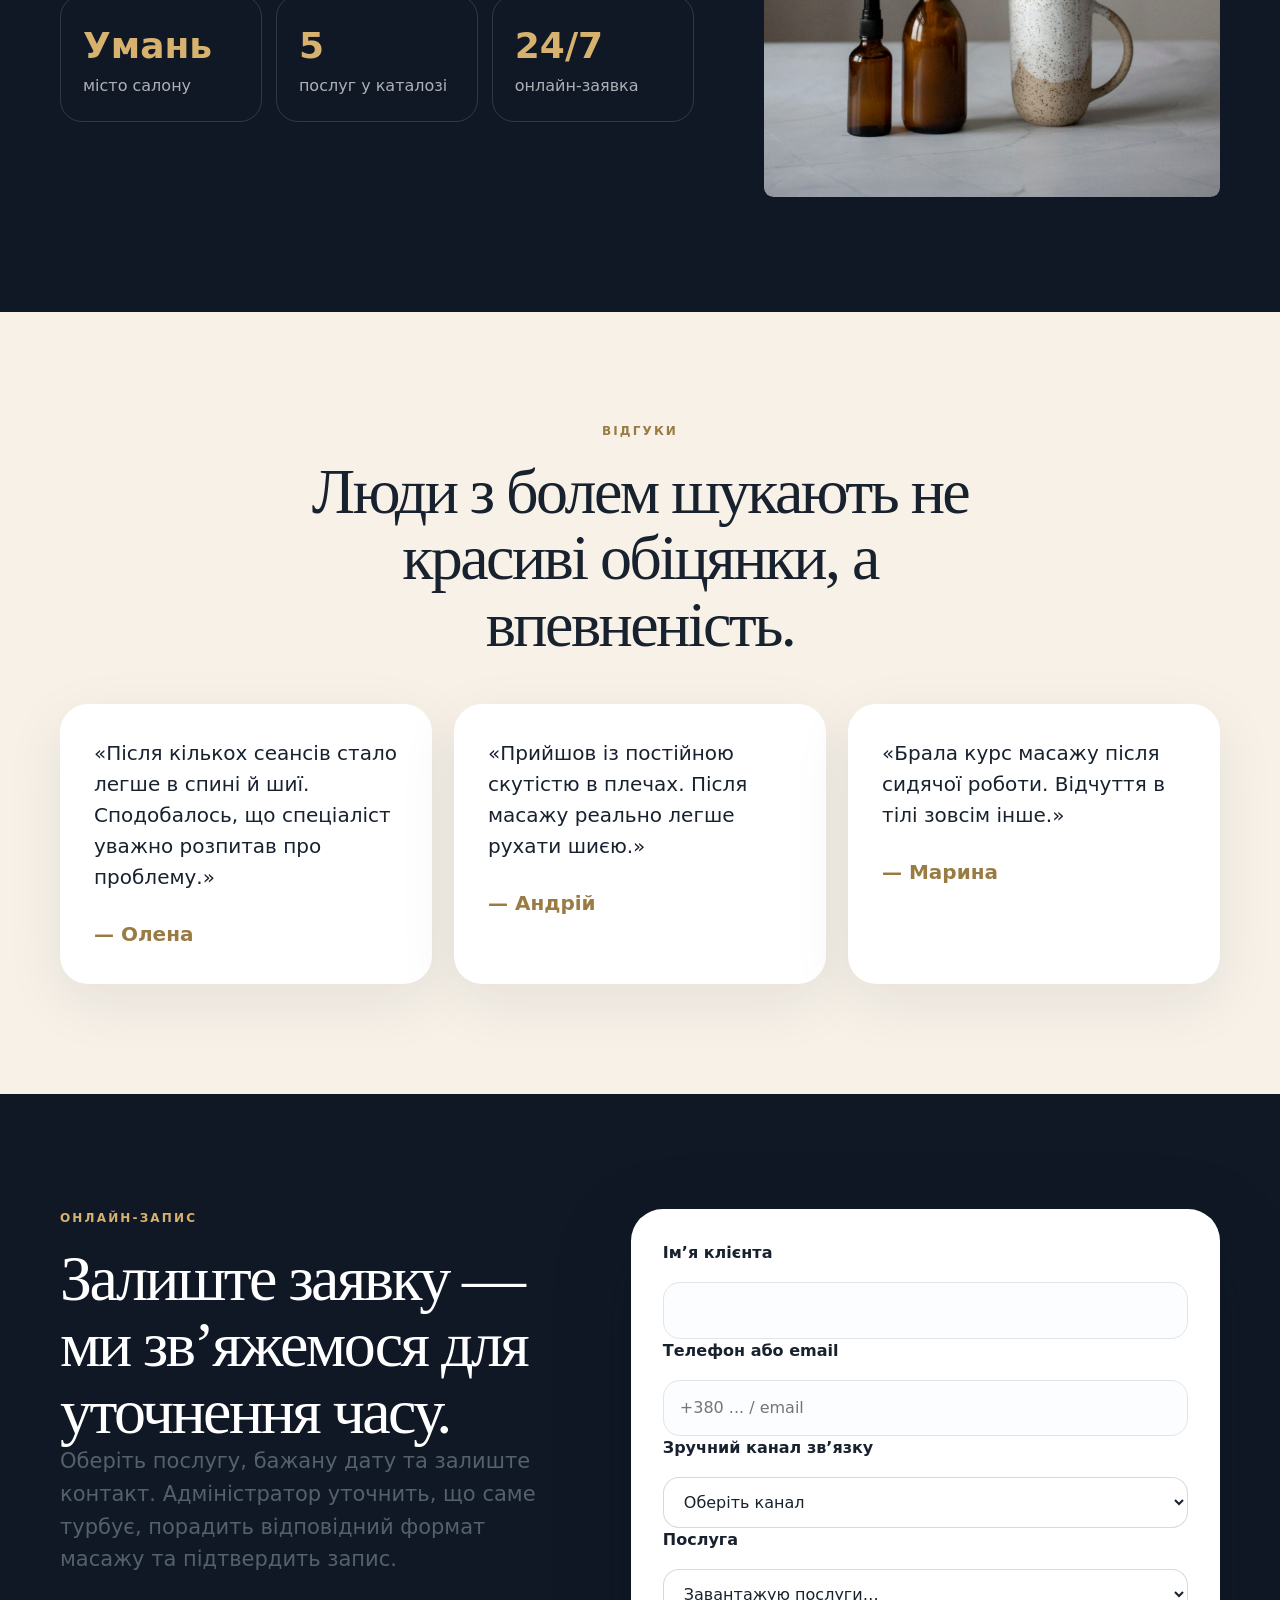
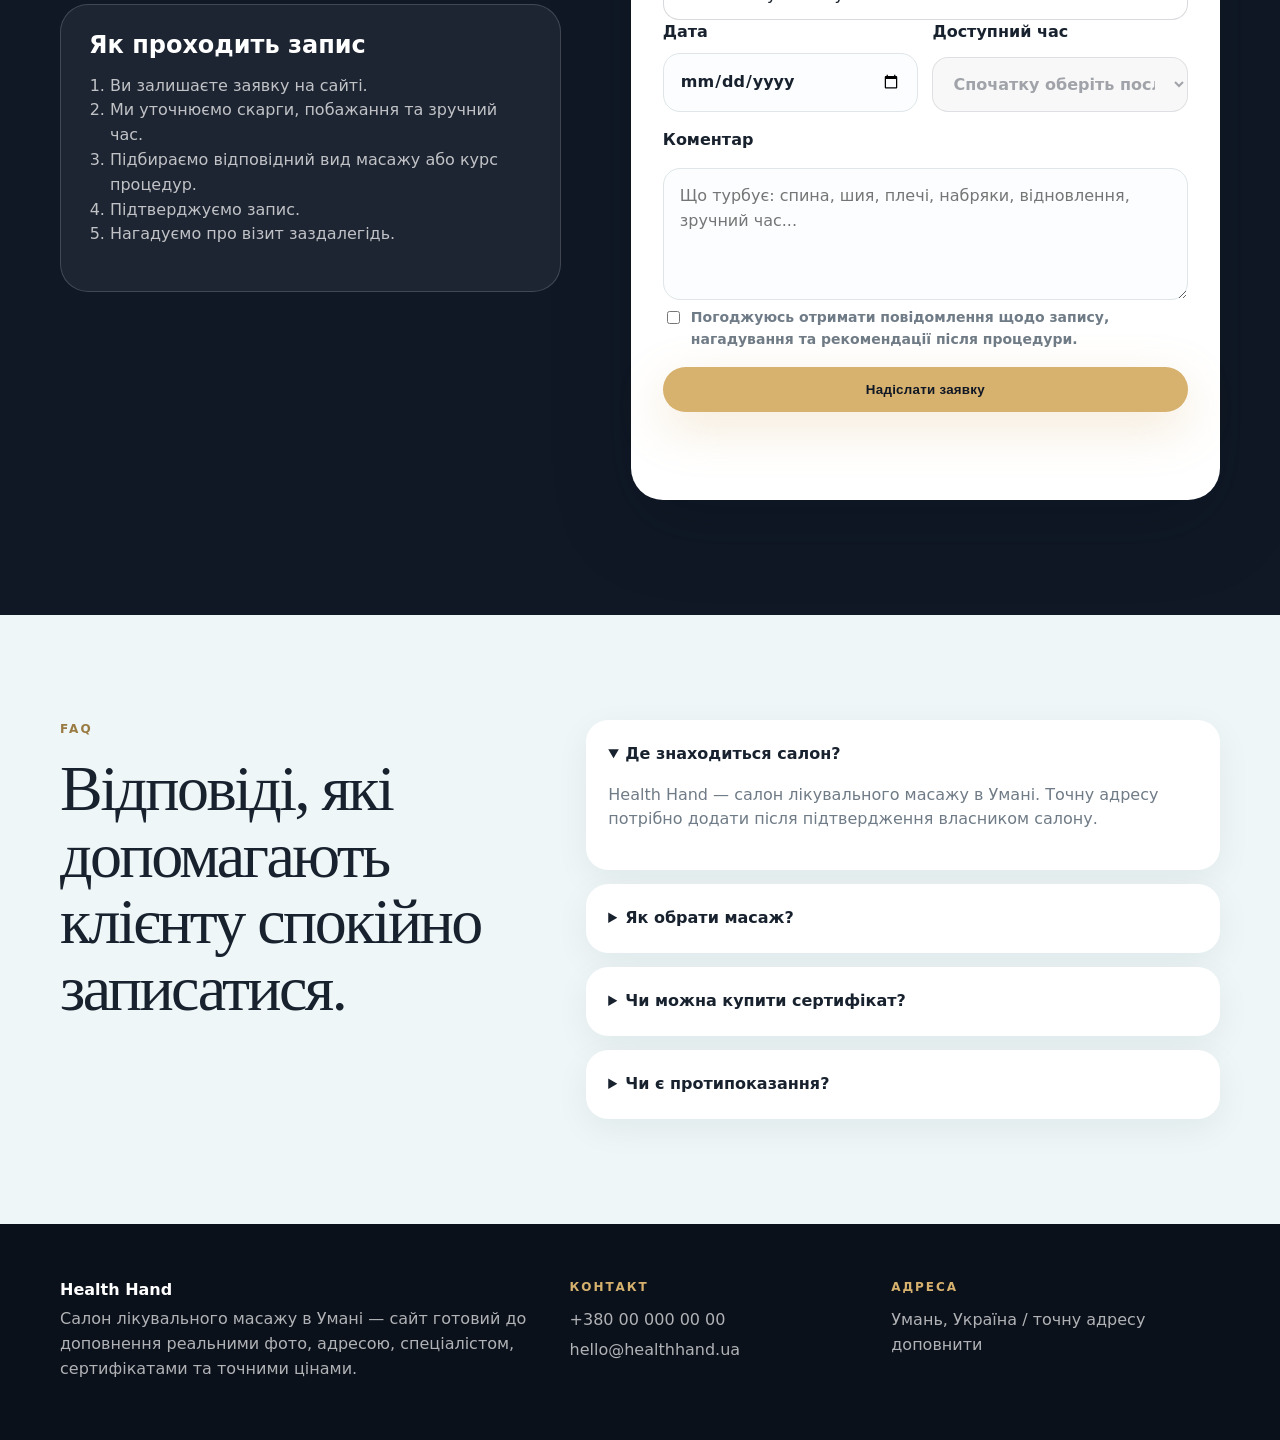
==== commit 01eec5d6: "Restore classic floating AI chat" ====
--- a/site/index.html
+++ b/site/index.html
@@ -49,7 +49,6 @@
           <div class="hero-actions">
             <a class="btn btn-primary" href="#rezervace">Записатися на масаж</a>
             <button type="button" class="btn btn-ghost" data-open-quiz>Підібрати масаж</button>
-                      <button type="button" class="btn btn-ai" data-open-ai>AI консультант</button>
           </div>
           <div class="trust-row" aria-label="Довіра">
             <span>індивідуальний підхід</span>
@@ -282,22 +281,23 @@
     </div>
   </div>
 
-  <div class="ai-assistant" id="aiAssistant">
-    <button class="ai-assistant-toggle" id="aiAssistantToggle" type="button" aria-expanded="false" aria-controls="aiAssistantPanel">
-      <span>AI</span>
-      <strong>Консультант</strong>
+  <div class="ai-chat" id="aiAssistant">
+    <button class="ai-chat-button" id="aiAssistantToggle" type="button" aria-expanded="false" aria-controls="aiAssistantPanel" aria-label="Відкрити AI консультанта">
+      <span class="ai-chat-icon">💬</span>
+      <span class="ai-chat-badge">AI</span>
     </button>
-    <section class="ai-assistant-panel" id="aiAssistantPanel" aria-label="AI консультант Health Hand" hidden>
-      <div class="ai-assistant-head">
-        <div><strong>AI консультант Health Hand</strong><span>Підкаже послугу або підготовку до масажу</span></div>
-        <button type="button" id="aiAssistantClose" aria-label="Закрити AI консультанта">×</button>
-      </div>
-      <div class="ai-assistant-messages" id="aiAssistantMessages" aria-live="polite">
-        <div class="ai-msg ai-msg-bot">Вітаю! Напишіть, що вас турбує, і я підкажу, яка послуга з каталогу може підійти.</div>
-      </div>
-      <form class="ai-assistant-form" id="aiAssistantForm">
-        <input id="aiAssistantInput" name="message" autocomplete="off" maxlength="800" placeholder="Напишіть питання про масаж…" required />
-        <button type="submit">Надіслати</button>
+    <section class="ai-chat-panel" id="aiAssistantPanel" aria-label="AI консультант Health Hand" hidden>
+      <div class="ai-chat-head">
+        <div class="ai-chat-avatar">AI</div>
+        <div><strong>AI консультант</strong><span>Health Hand · підбір масажу</span></div>
+        <button type="button" id="aiAssistantClose" aria-label="Закрити чат">×</button>
+      </div>
+      <div class="ai-chat-messages" id="aiAssistantMessages" aria-live="polite">
+        <div class="ai-msg ai-msg-bot">Вітаю! Я консультант Health Hand. Напишіть, що турбує — спина, шия, напруга, втома — і я підкажу, яку послугу обрати.</div>
+      </div>
+      <form class="ai-chat-form" id="aiAssistantForm">
+        <input id="aiAssistantInput" name="message" autocomplete="off" maxlength="800" placeholder="Напишіть повідомлення…" required />
+        <button type="submit" aria-label="Надіслати">➤</button>
       </form>
     </section>
   </div>
--- a/site/styles.css
+++ b/site/styles.css
@@ -223,25 +223,6 @@
   transform: translateY(-2px);
   filter: brightness(1.04);
 }
-.btn-ai {
-  background: #101826;
-  color: #fff;
-  border: 1px solid rgba(255, 255, 255, 0.28);
-  box-shadow: 0 16px 44px rgba(16, 24, 38, 0.28);
-}
-.btn-ai::before {
-  content: 'AI';
-  display: inline-grid;
-  place-items: center;
-  width: 28px;
-  height: 28px;
-  margin-right: 8px;
-  border-radius: 50%;
-  background: var(--gold);
-  color: #101826;
-  font-size: 11px;
-  font-weight: 950;
-}
 .btn-ghost {
   border-color: rgba(255, 255, 255, 0.28);
   color: #fff;
@@ -1712,132 +1693,173 @@
 }
 
 
-/* AI assistant */
-.ai-assistant {
+
+/* Classic floating AI chat */
+.ai-chat {
   position: fixed;
-  right: 18px;
-  bottom: 176px;
-  z-index: 90;
+  right: 22px;
+  bottom: 24px;
+  z-index: 120;
   font-family: inherit;
 }
-.ai-assistant-toggle {
+.ai-chat-button {
+  position: relative;
+  width: 66px;
+  height: 66px;
   border: 0;
+  border-radius: 50%;
+  display: grid;
+  place-items: center;
+  cursor: pointer;
+  color: #101826;
+  background: linear-gradient(135deg, var(--gold), #ffe2a1);
+  box-shadow: 0 18px 48px rgba(16, 24, 38, 0.28), 0 0 0 8px rgba(215, 177, 110, 0.18);
+  transition: transform 0.18s ease, box-shadow 0.18s ease;
+}
+.ai-chat-button:hover {
+  transform: translateY(-3px) scale(1.04);
+  box-shadow: 0 24px 58px rgba(16, 24, 38, 0.34), 0 0 0 10px rgba(215, 177, 110, 0.2);
+}
+.ai-chat-icon {
+  font-size: 30px;
+  line-height: 1;
+}
+.ai-chat-badge {
+  position: absolute;
+  top: -6px;
+  right: -5px;
+  min-width: 27px;
+  height: 27px;
   border-radius: 999px;
-  padding: 12px 16px;
+  display: grid;
+  place-items: center;
   background: #101826;
   color: #fff;
-  box-shadow: 0 18px 54px rgba(16, 24, 38, 0.28);
-  display: inline-flex;
+  font-size: 11px;
+  font-weight: 950;
+  letter-spacing: 0.04em;
+  border: 2px solid #fff;
+}
+.ai-chat-panel {
+  position: absolute;
+  right: 0;
+  bottom: 82px;
+  width: min(380px, calc(100vw - 28px));
+  max-height: min(620px, calc(100vh - 120px));
+  overflow: hidden;
+  border-radius: 28px;
+  background: #fff;
+  color: var(--ink);
+  box-shadow: 0 28px 90px rgba(16, 24, 38, 0.36);
+  border: 1px solid rgba(16, 24, 38, 0.1);
+}
+.ai-chat-head {
+  display: grid;
+  grid-template-columns: 42px 1fr auto;
   align-items: center;
-  gap: 10px;
-  cursor: pointer;
-  font-weight: 900;
-}
-.ai-assistant-toggle span {
-  display: inline-grid;
+  gap: 12px;
+  padding: 16px;
+  background: #101826;
+  color: #fff;
+}
+.ai-chat-avatar {
+  width: 42px;
+  height: 42px;
+  border-radius: 50%;
+  display: grid;
   place-items: center;
-  width: 34px;
-  height: 34px;
-  border-radius: 50%;
   background: var(--gold);
   color: #101826;
-  letter-spacing: 0.04em;
-}
-.ai-assistant-panel {
-  position: absolute;
-  right: 0;
-  bottom: 58px;
-  width: min(360px, calc(100vw - 28px));
-  overflow: hidden;
-  border-radius: 26px;
-  background: #fff;
-  color: var(--ink);
-  box-shadow: 0 24px 80px rgba(16, 24, 38, 0.28);
-  border: 1px solid rgba(16, 24, 38, 0.08);
-}
-.ai-assistant-head {
-  display: flex;
-  justify-content: space-between;
-  align-items: flex-start;
-  gap: 14px;
-  padding: 16px 18px;
-  background: var(--mist);
-}
-.ai-assistant-head strong,
-.ai-assistant-head span {
+  font-weight: 950;
+}
+.ai-chat-head strong,
+.ai-chat-head span {
   display: block;
 }
-.ai-assistant-head span {
+.ai-chat-head span {
   font-size: 12px;
-  color: var(--muted);
-  margin-top: 3px;
-}
-.ai-assistant-head button {
+  color: rgba(255,255,255,0.72);
+  margin-top: 2px;
+}
+.ai-chat-head button {
   border: 0;
   background: transparent;
-  font-size: 26px;
+  color: #fff;
+  font-size: 28px;
   line-height: 1;
   cursor: pointer;
-  color: var(--ink);
-}
-.ai-assistant-messages {
+}
+.ai-chat-messages {
   display: grid;
   gap: 10px;
-  max-height: 320px;
-  overflow: auto;
+  height: 330px;
+  max-height: calc(100vh - 270px);
+  overflow-y: auto;
   padding: 16px;
+  background: #fbf8f2;
 }
 .ai-msg {
-  max-width: 88%;
-  padding: 10px 12px;
-  border-radius: 16px;
+  max-width: 86%;
+  padding: 11px 13px;
+  border-radius: 18px;
   font-size: 14px;
   line-height: 1.45;
+  white-space: pre-wrap;
 }
 .ai-msg-bot {
-  background: var(--mist);
+  background: #fff;
   justify-self: start;
+  border-bottom-left-radius: 6px;
+  box-shadow: 0 8px 24px rgba(16,24,38,0.06);
 }
 .ai-msg-user {
   background: #101826;
   color: #fff;
   justify-self: end;
-}
-.ai-assistant-form {
-  display: flex;
+  border-bottom-right-radius: 6px;
+}
+.ai-chat-form {
+  display: grid;
+  grid-template-columns: 1fr 48px;
   gap: 8px;
   padding: 12px;
+  background: #fff;
   border-top: 1px solid rgba(16, 24, 38, 0.08);
 }
-.ai-assistant-form input {
+.ai-chat-form input {
   min-width: 0;
+  border: 1px solid rgba(16, 24, 38, 0.12);
   border-radius: 999px;
-  padding: 12px 14px;
-}
-.ai-assistant-form button {
+  padding: 13px 15px;
+  background: #fff;
+}
+.ai-chat-form button {
   border: 0;
-  border-radius: 999px;
-  padding: 0 14px;
+  border-radius: 50%;
   background: var(--gold);
   color: #101826;
-  font-weight: 900;
+  font-weight: 950;
   cursor: pointer;
 }
 @media (max-width: 700px) {
-  .ai-assistant {
+  .ai-chat {
+    right: 14px;
+    bottom: 18px;
+  }
+  .ai-chat-button {
+    width: 62px;
+    height: 62px;
+  }
+  .ai-chat-panel {
+    position: fixed;
+    left: 12px;
     right: 12px;
-    bottom: 168px;
-  }
-  .ai-assistant-toggle {
-    padding: 12px 14px;
-  }
-  .ai-assistant-toggle strong {
-    display: inline;
-    font-size: 13px;
-  }
-  .ai-assistant-panel {
-    right: -4px;
-    bottom: 62px;
-    width: calc(100vw - 24px);
-  }
-}
+    bottom: 92px;
+    width: auto;
+    max-height: calc(100vh - 118px);
+  }
+  .ai-chat-messages {
+    height: 320px;
+    max-height: calc(100vh - 278px);
+  }
+}
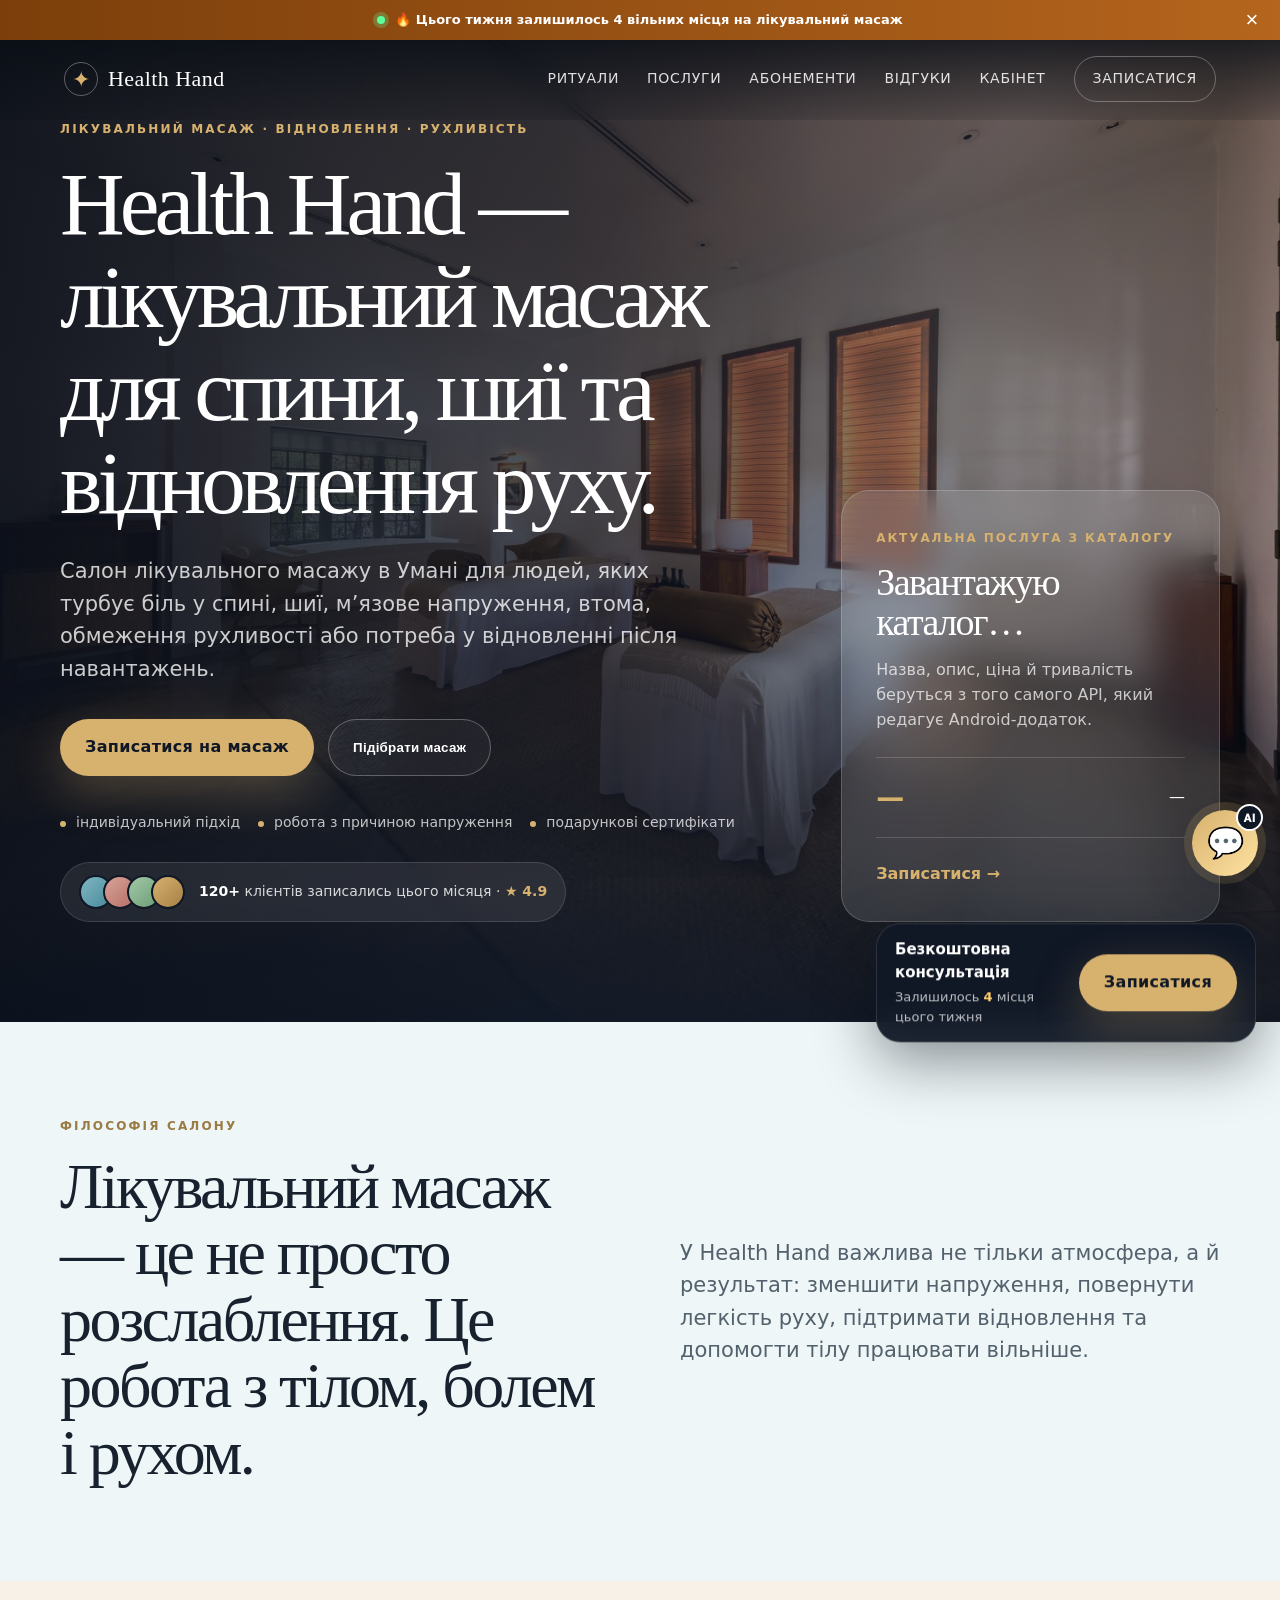
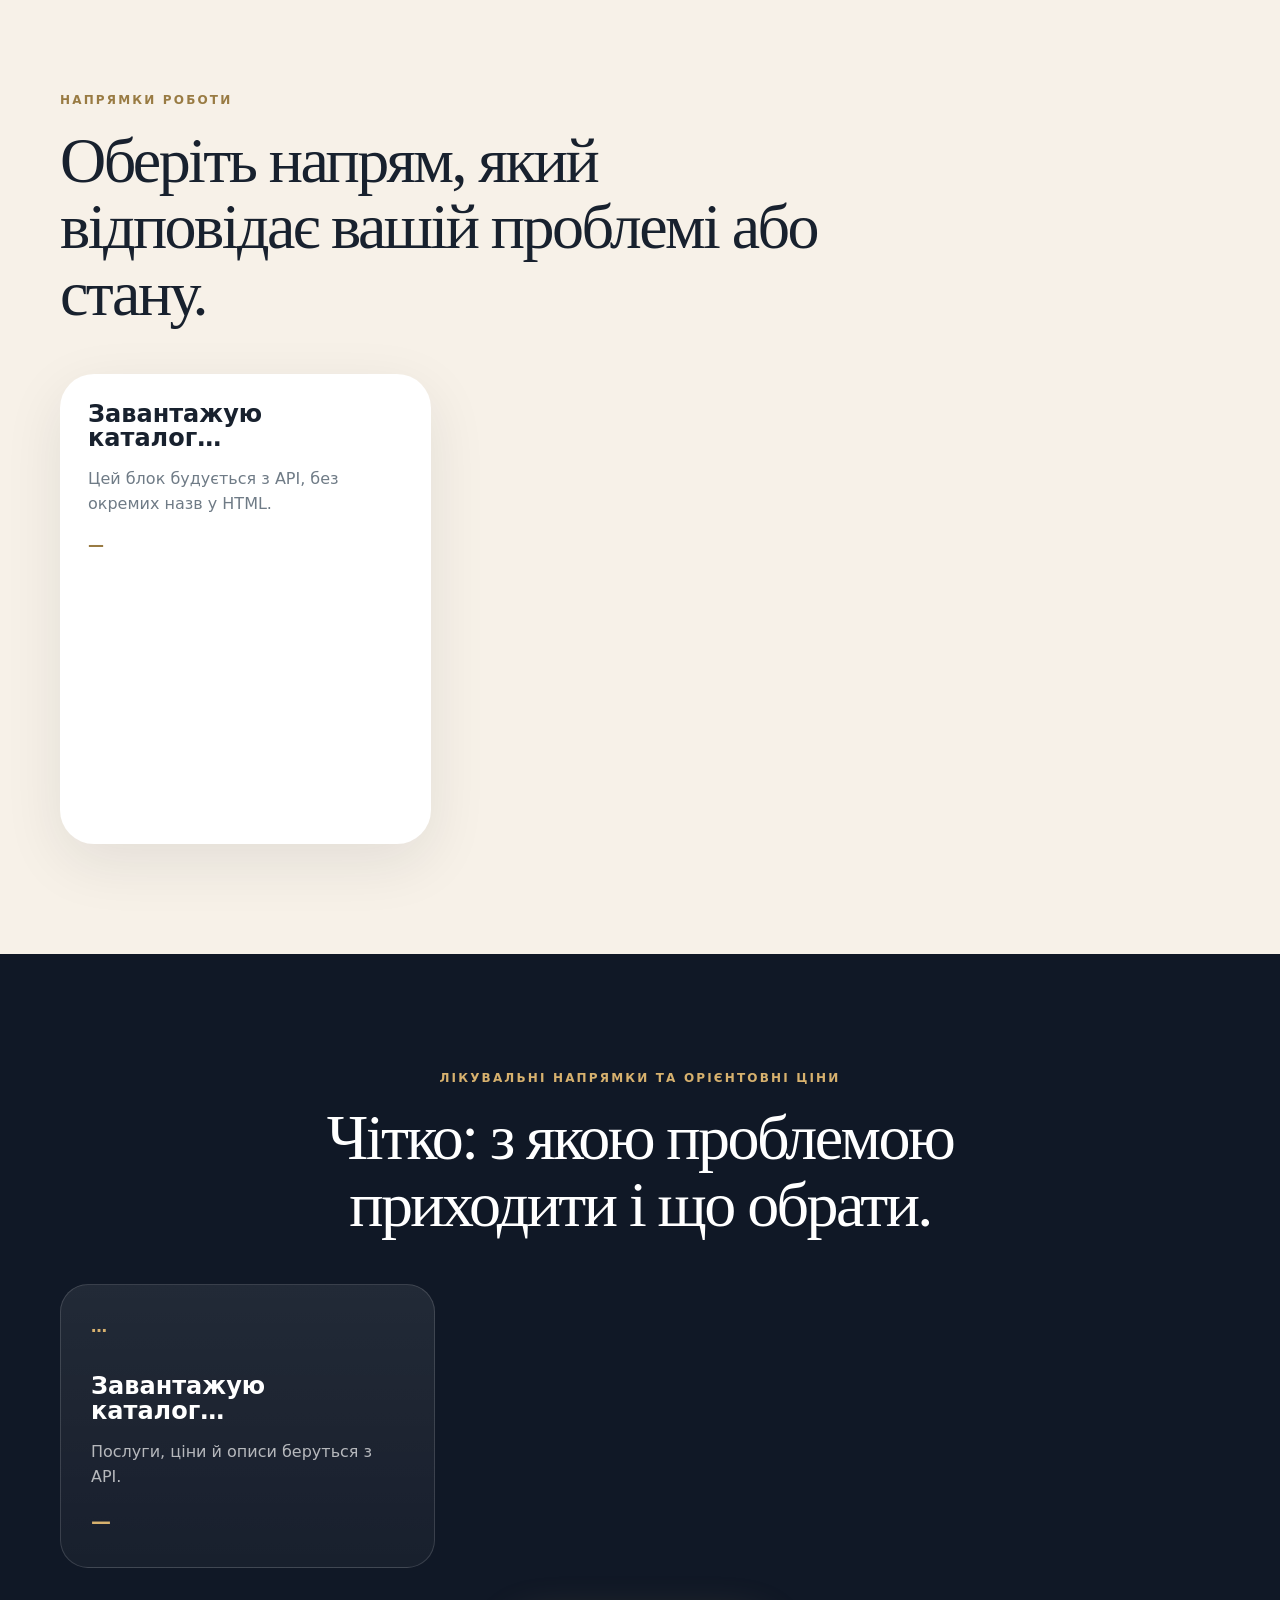
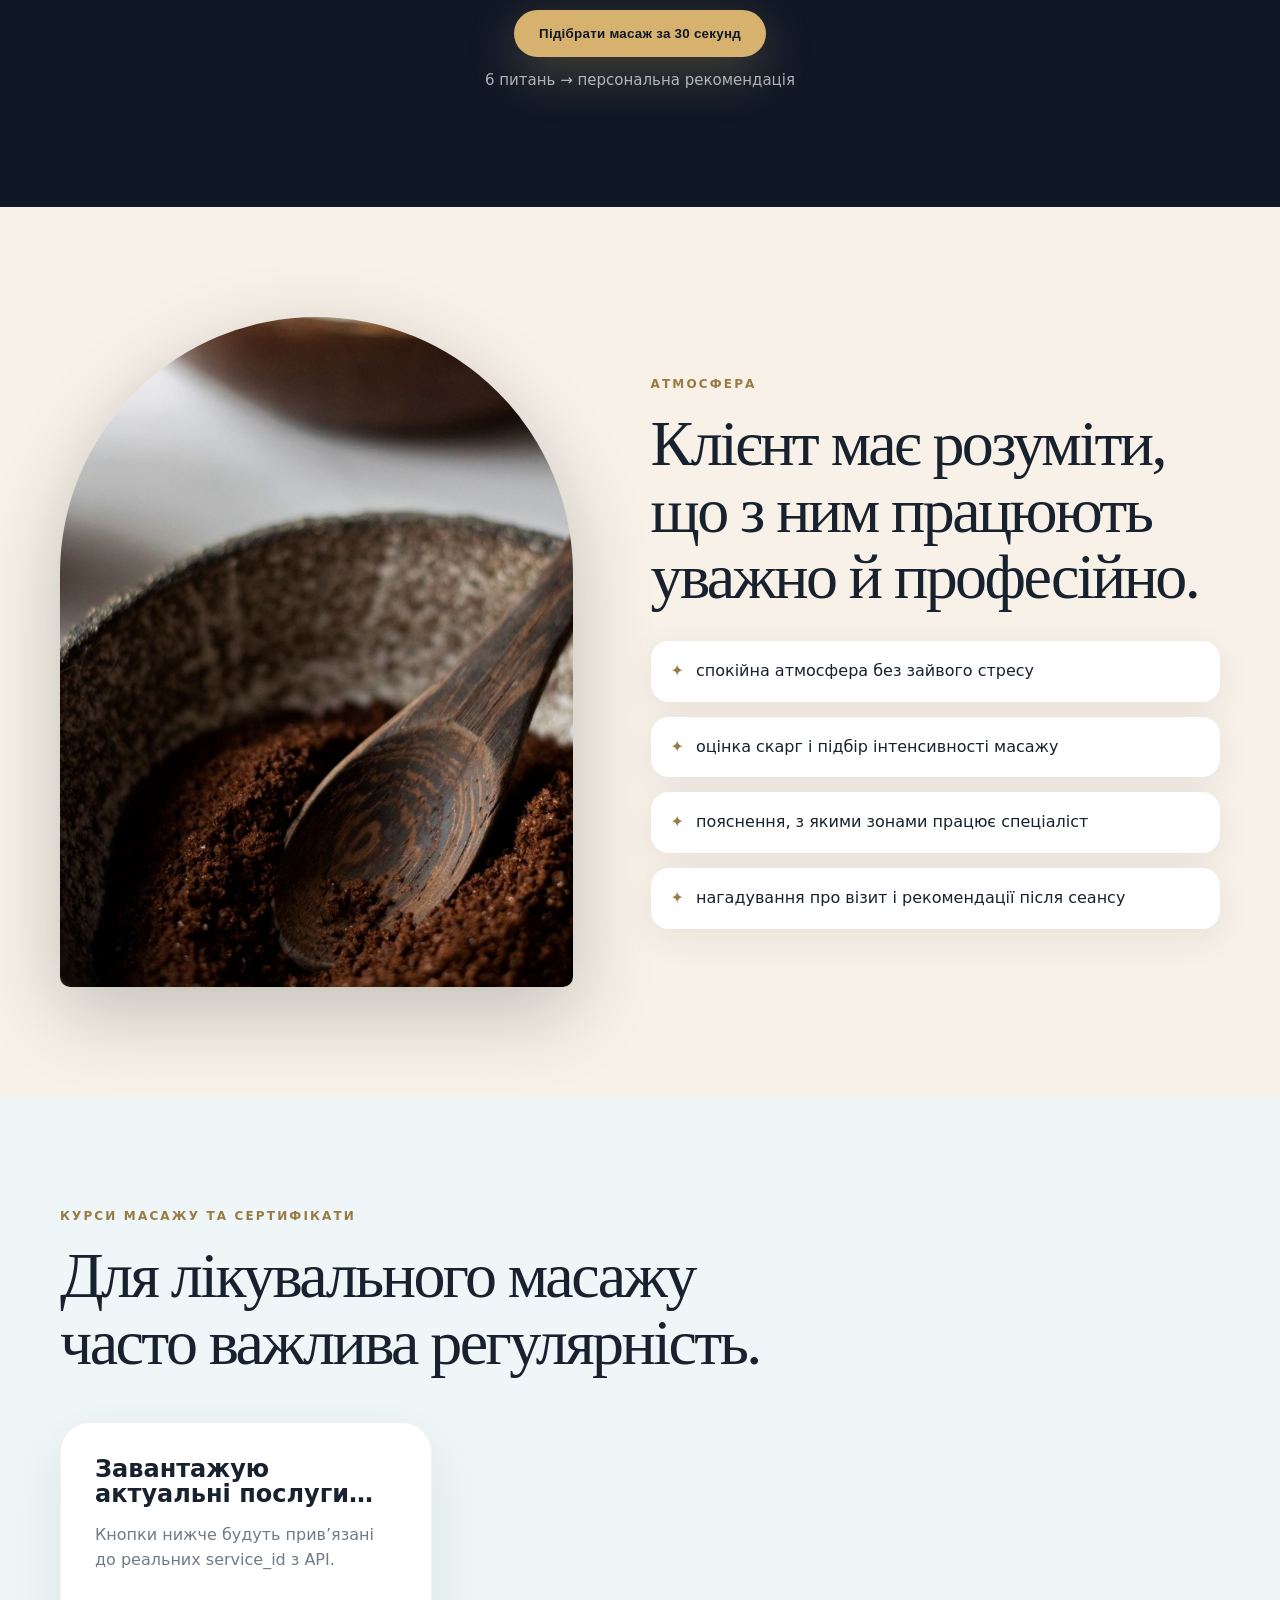
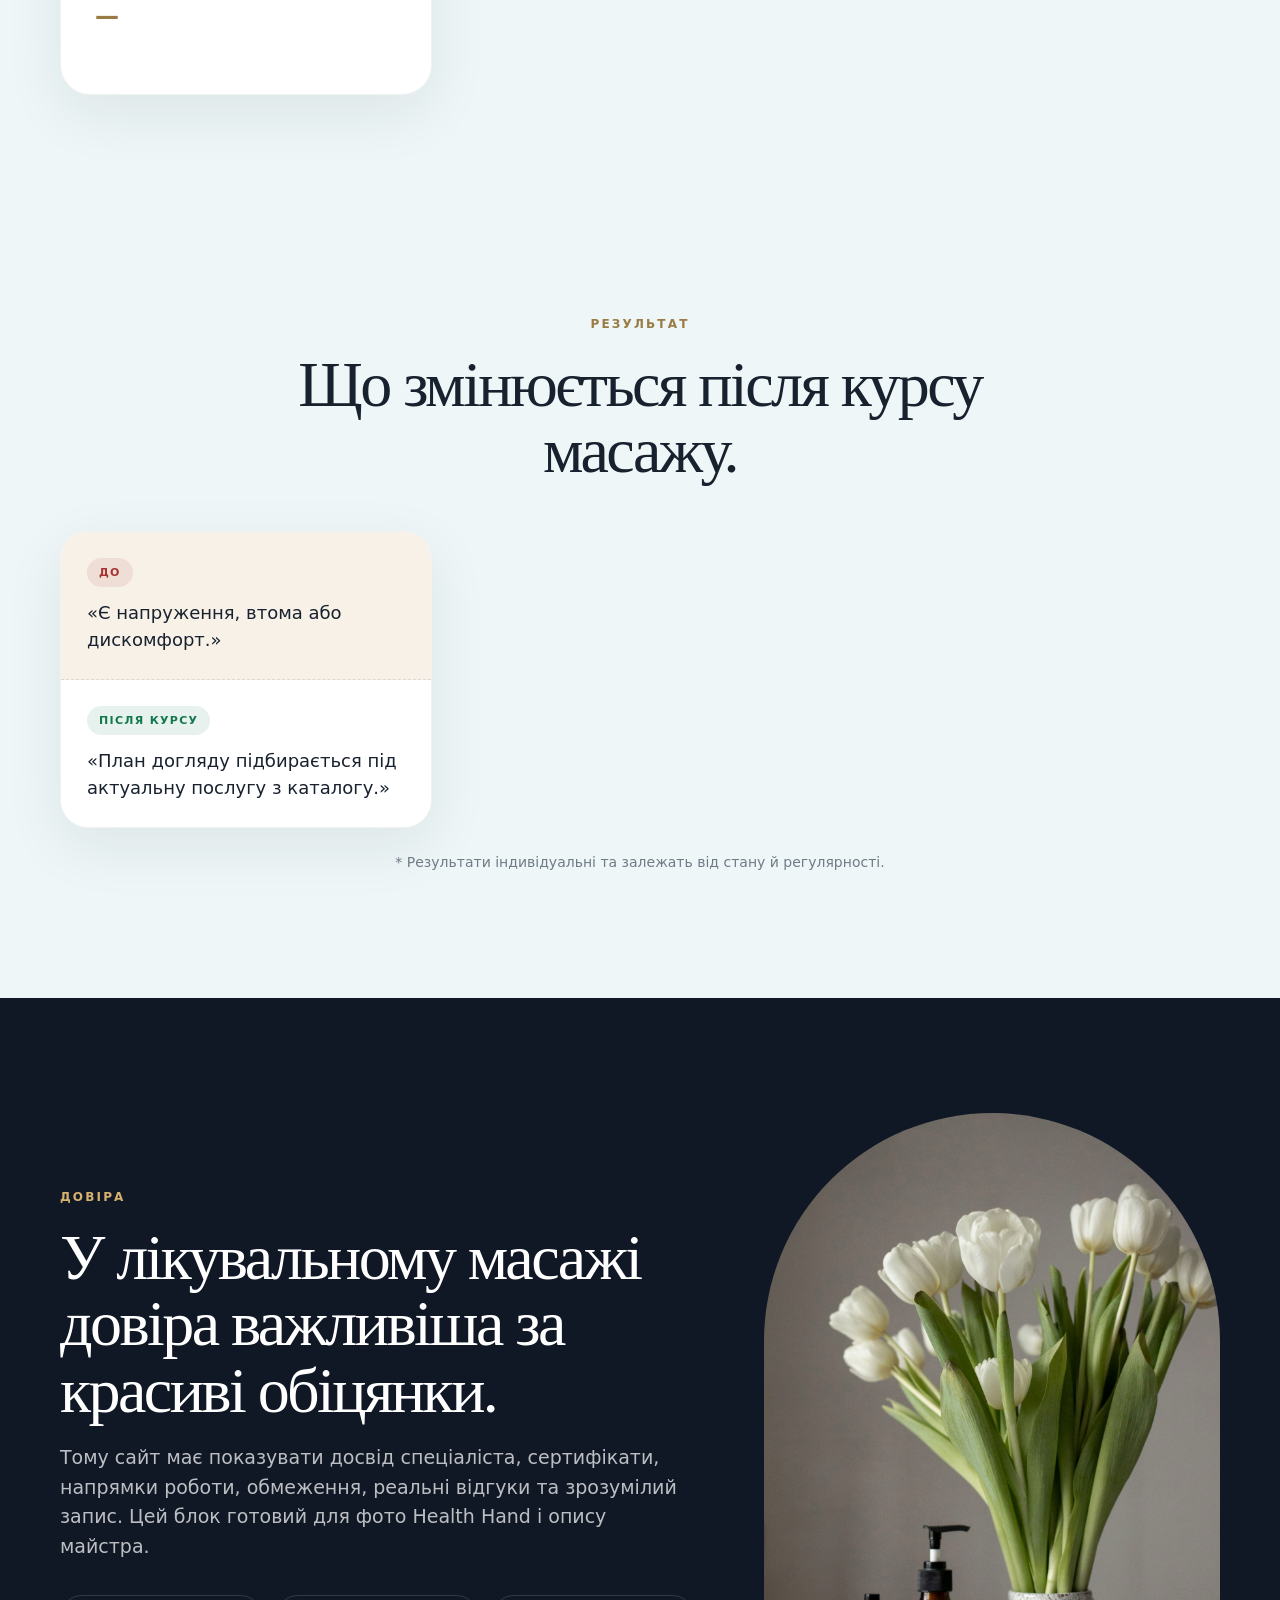
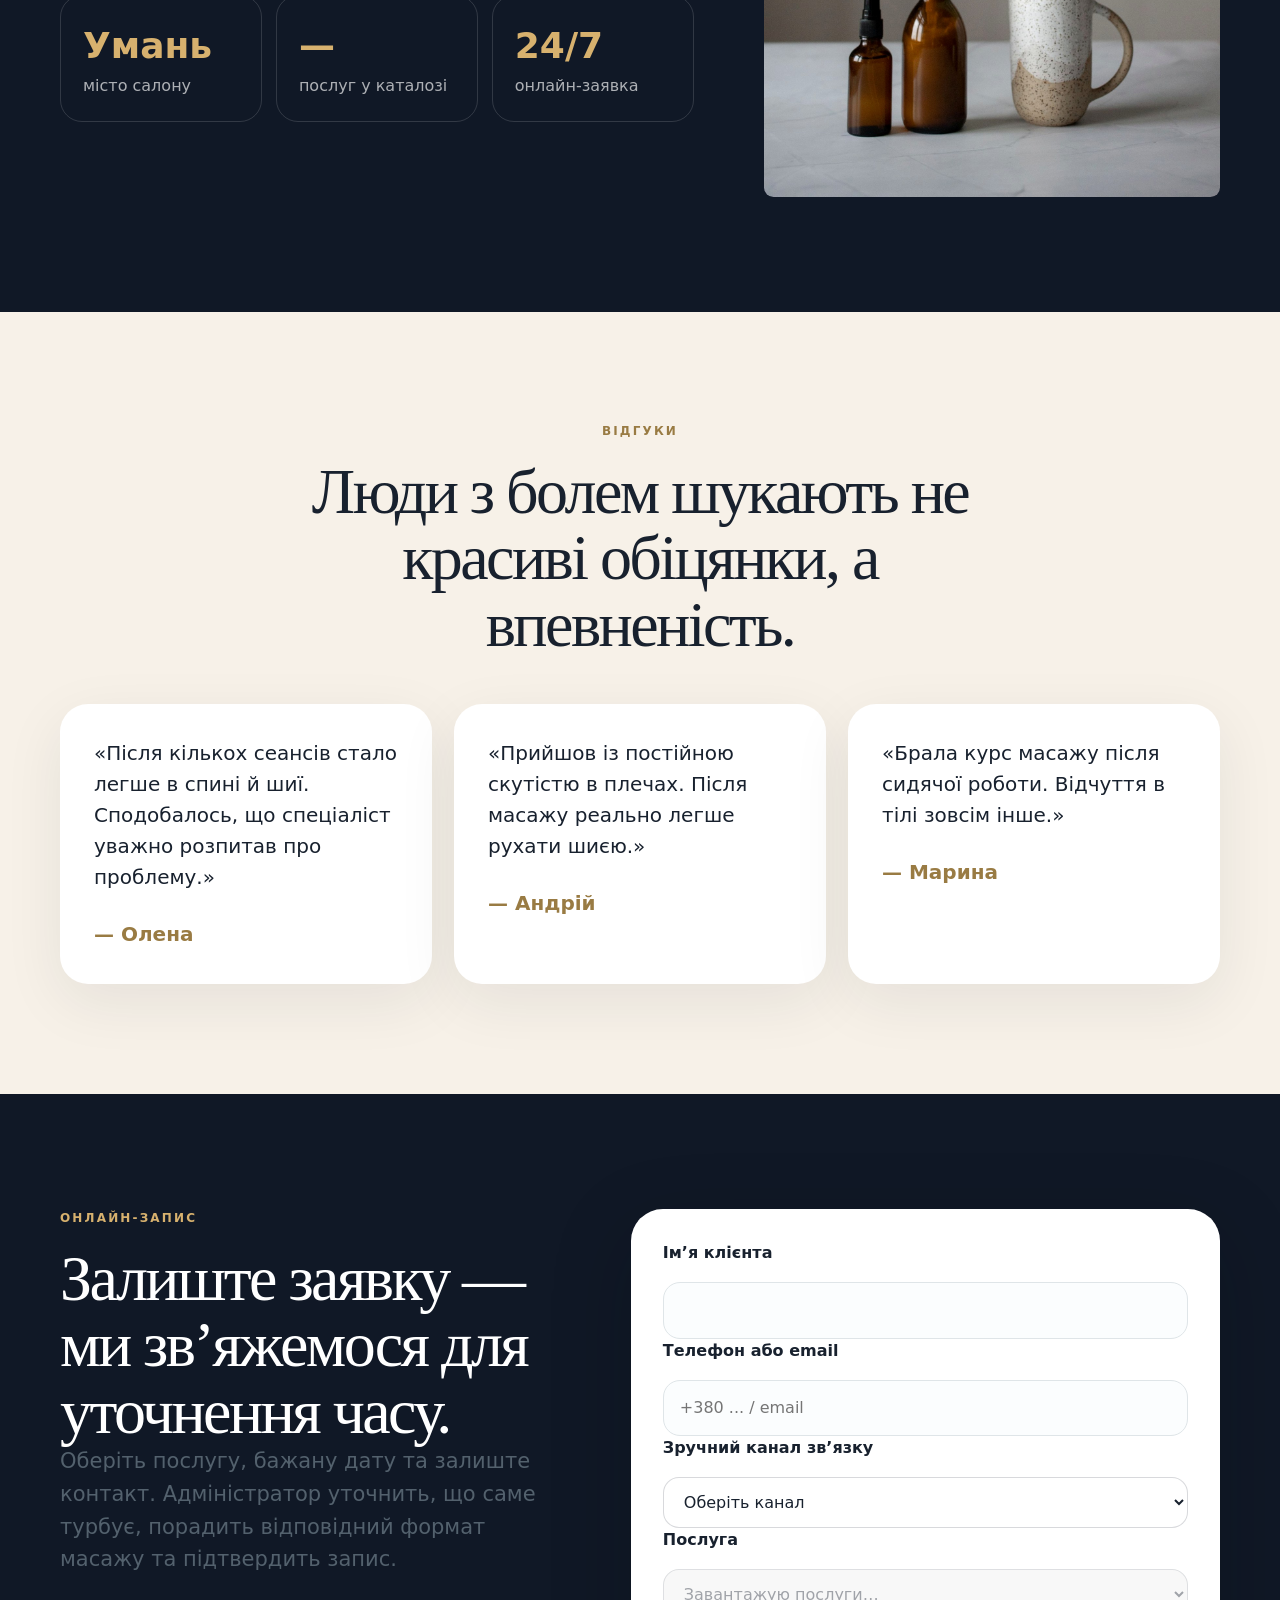
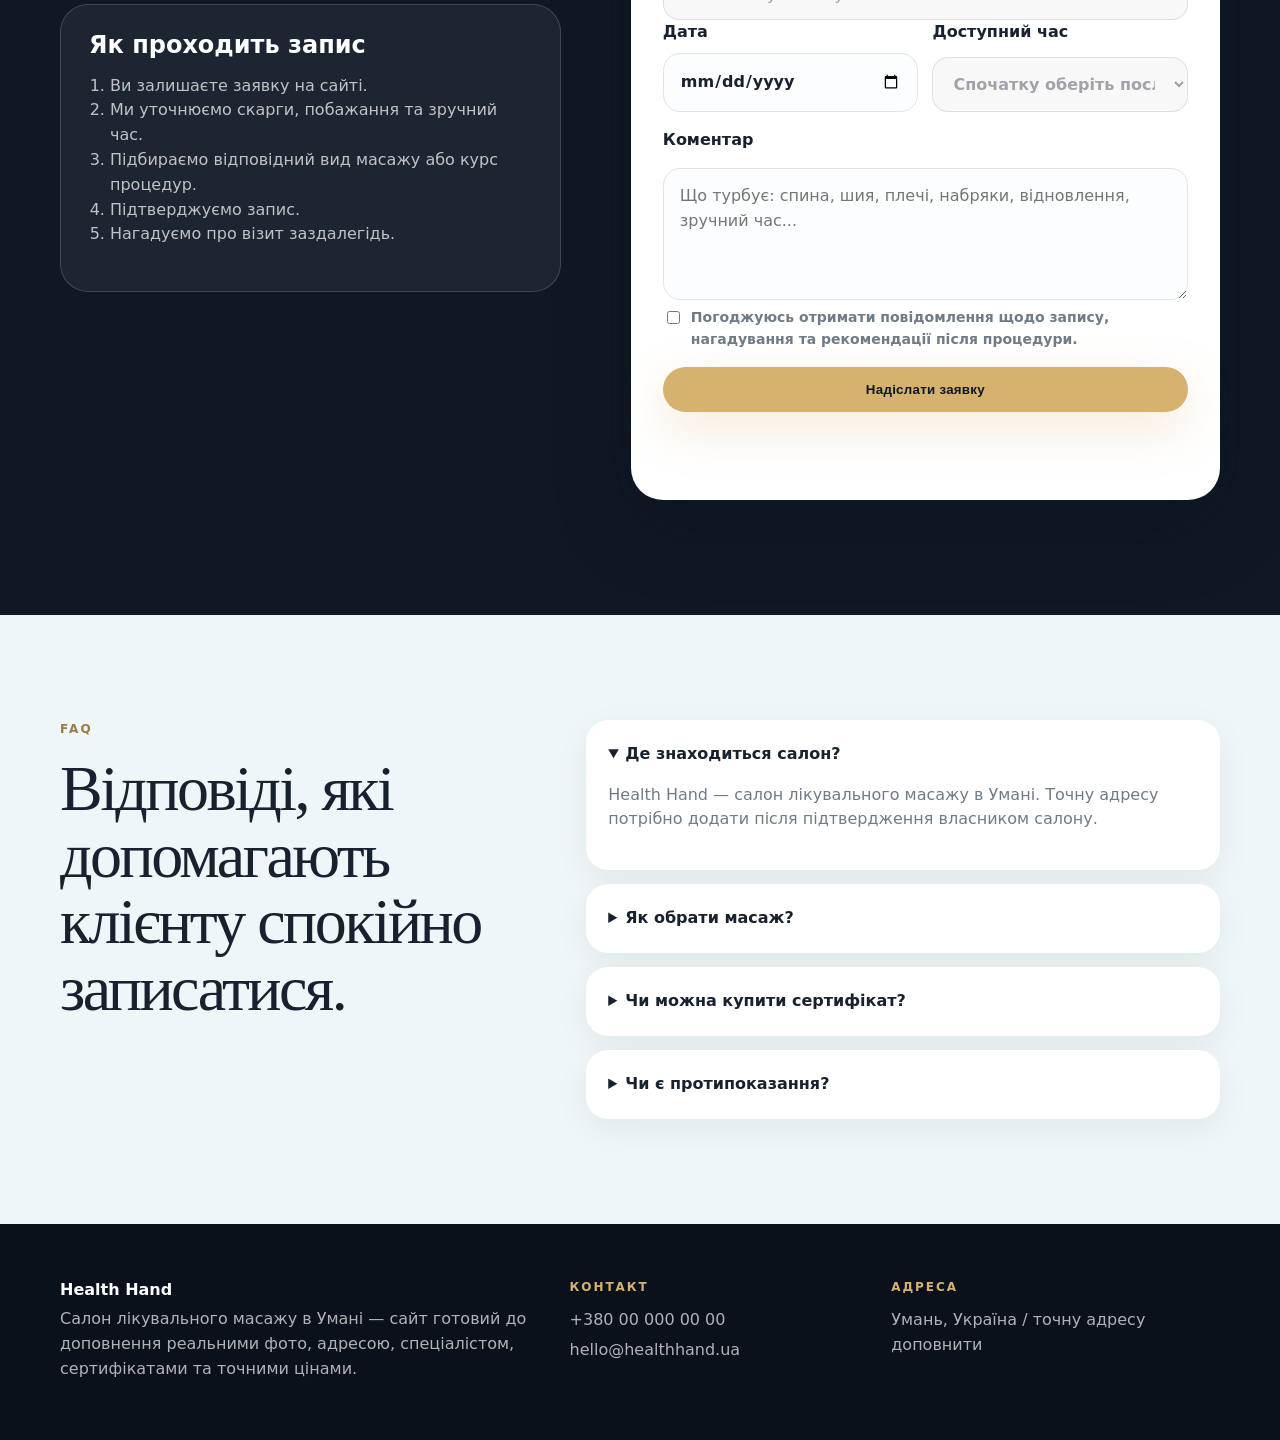
==== commit 6d42a38b: "[verified] fix(site): keep catalog visible during API restarts" ====
--- a/site/index.html
+++ b/site/index.html
@@ -168,7 +168,7 @@
           <p>Тому сайт має показувати досвід спеціаліста, сертифікати, напрямки роботи, обмеження, реальні відгуки та зрозумілий запис. Цей блок готовий для фото Health Hand і опису майстра.</p>
           <div class="stat-grid">
             <div><strong>Умань</strong><span>місто салону</span></div>
-            <div><strong>5</strong><span>послуг у каталозі</span></div>
+            <div><strong id="catalogServiceCount">—</strong><span>послуг у каталозі</span></div>
             <div><strong>24/7</strong><span>онлайн-заявка</span></div>
           </div>
         </div>
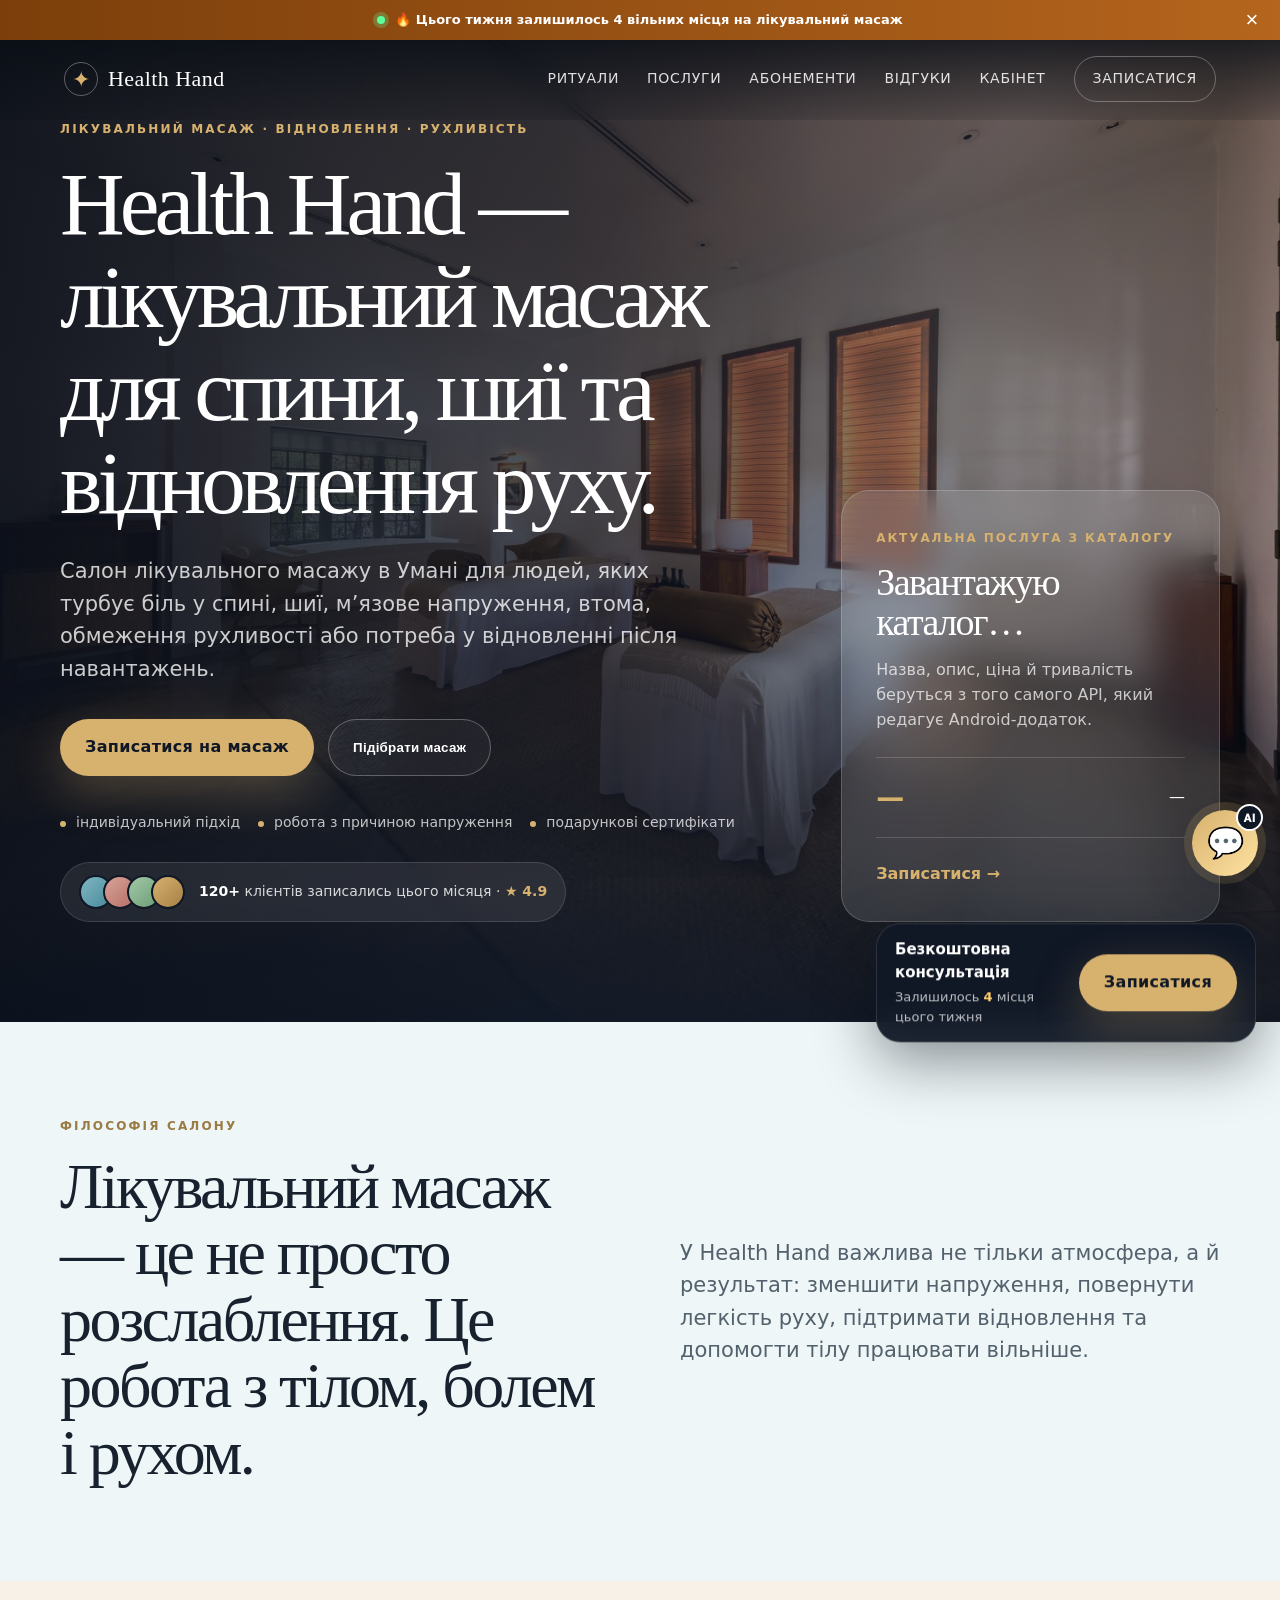
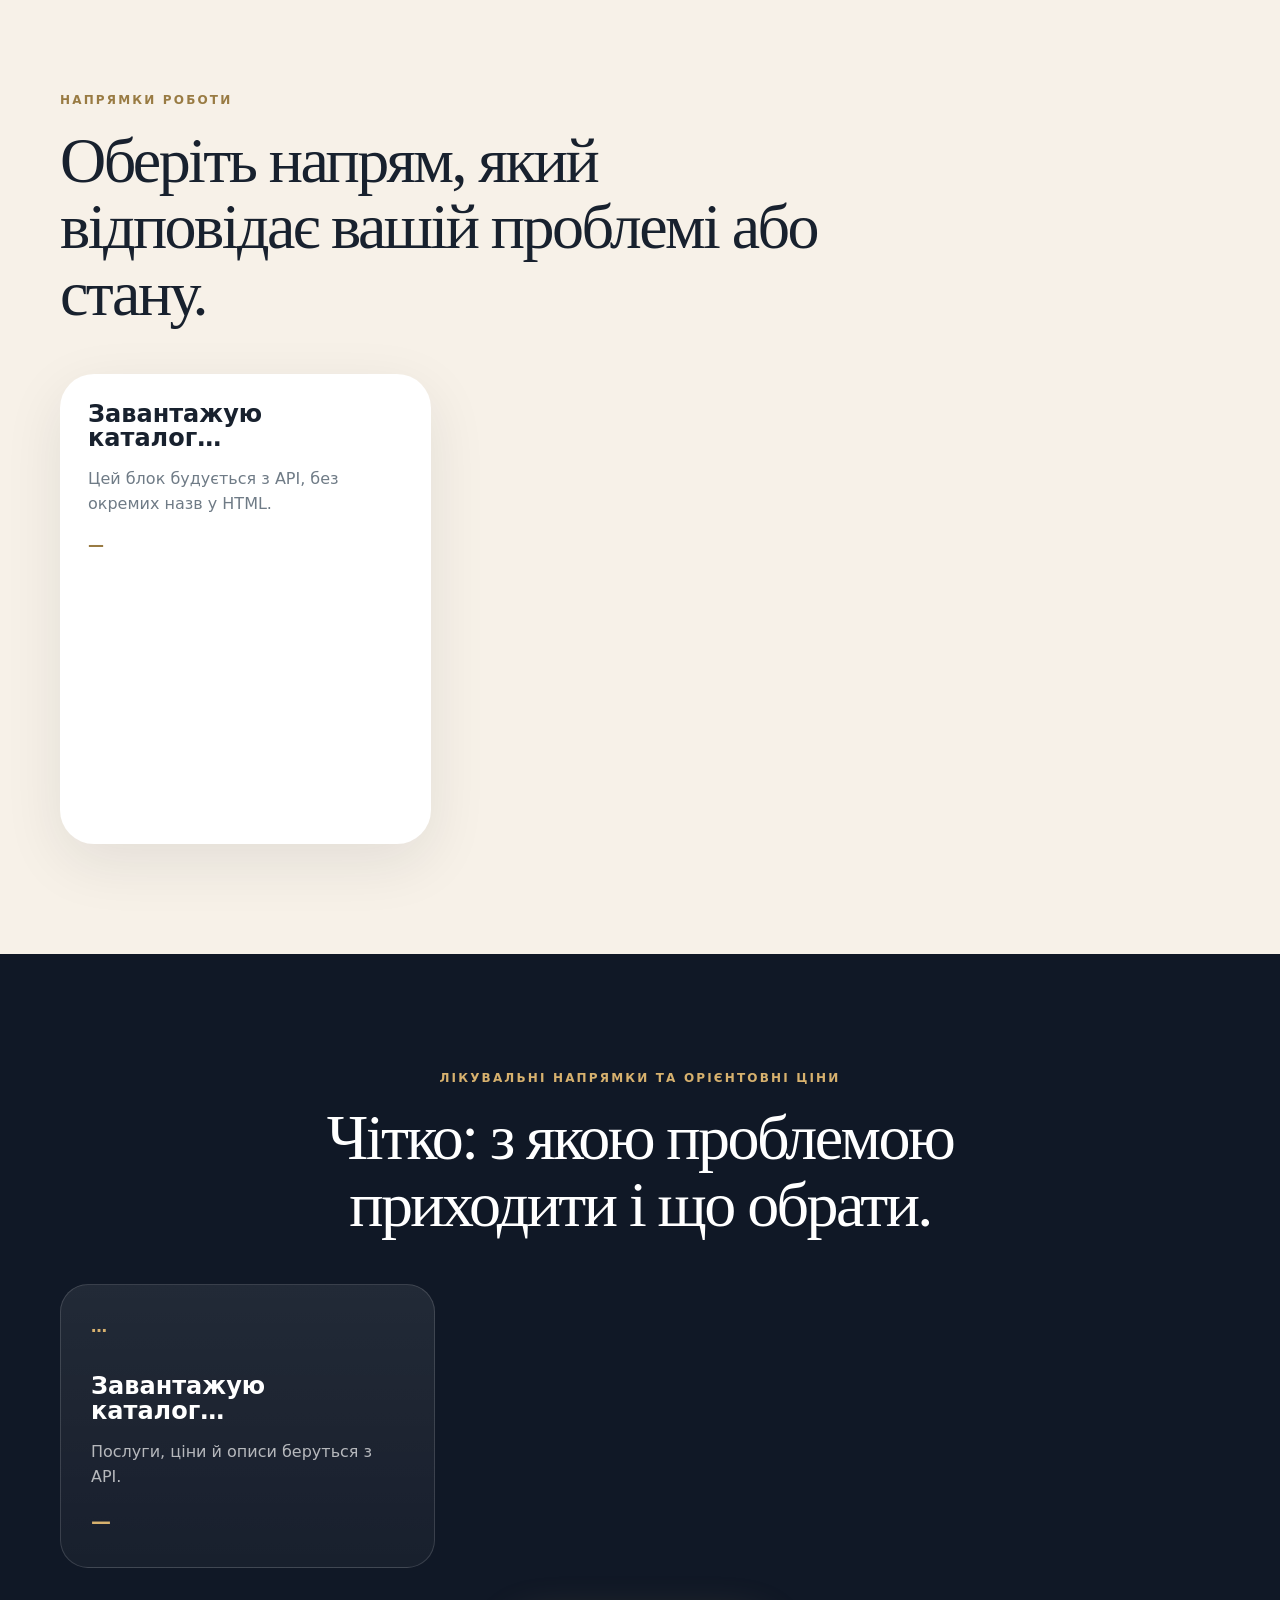
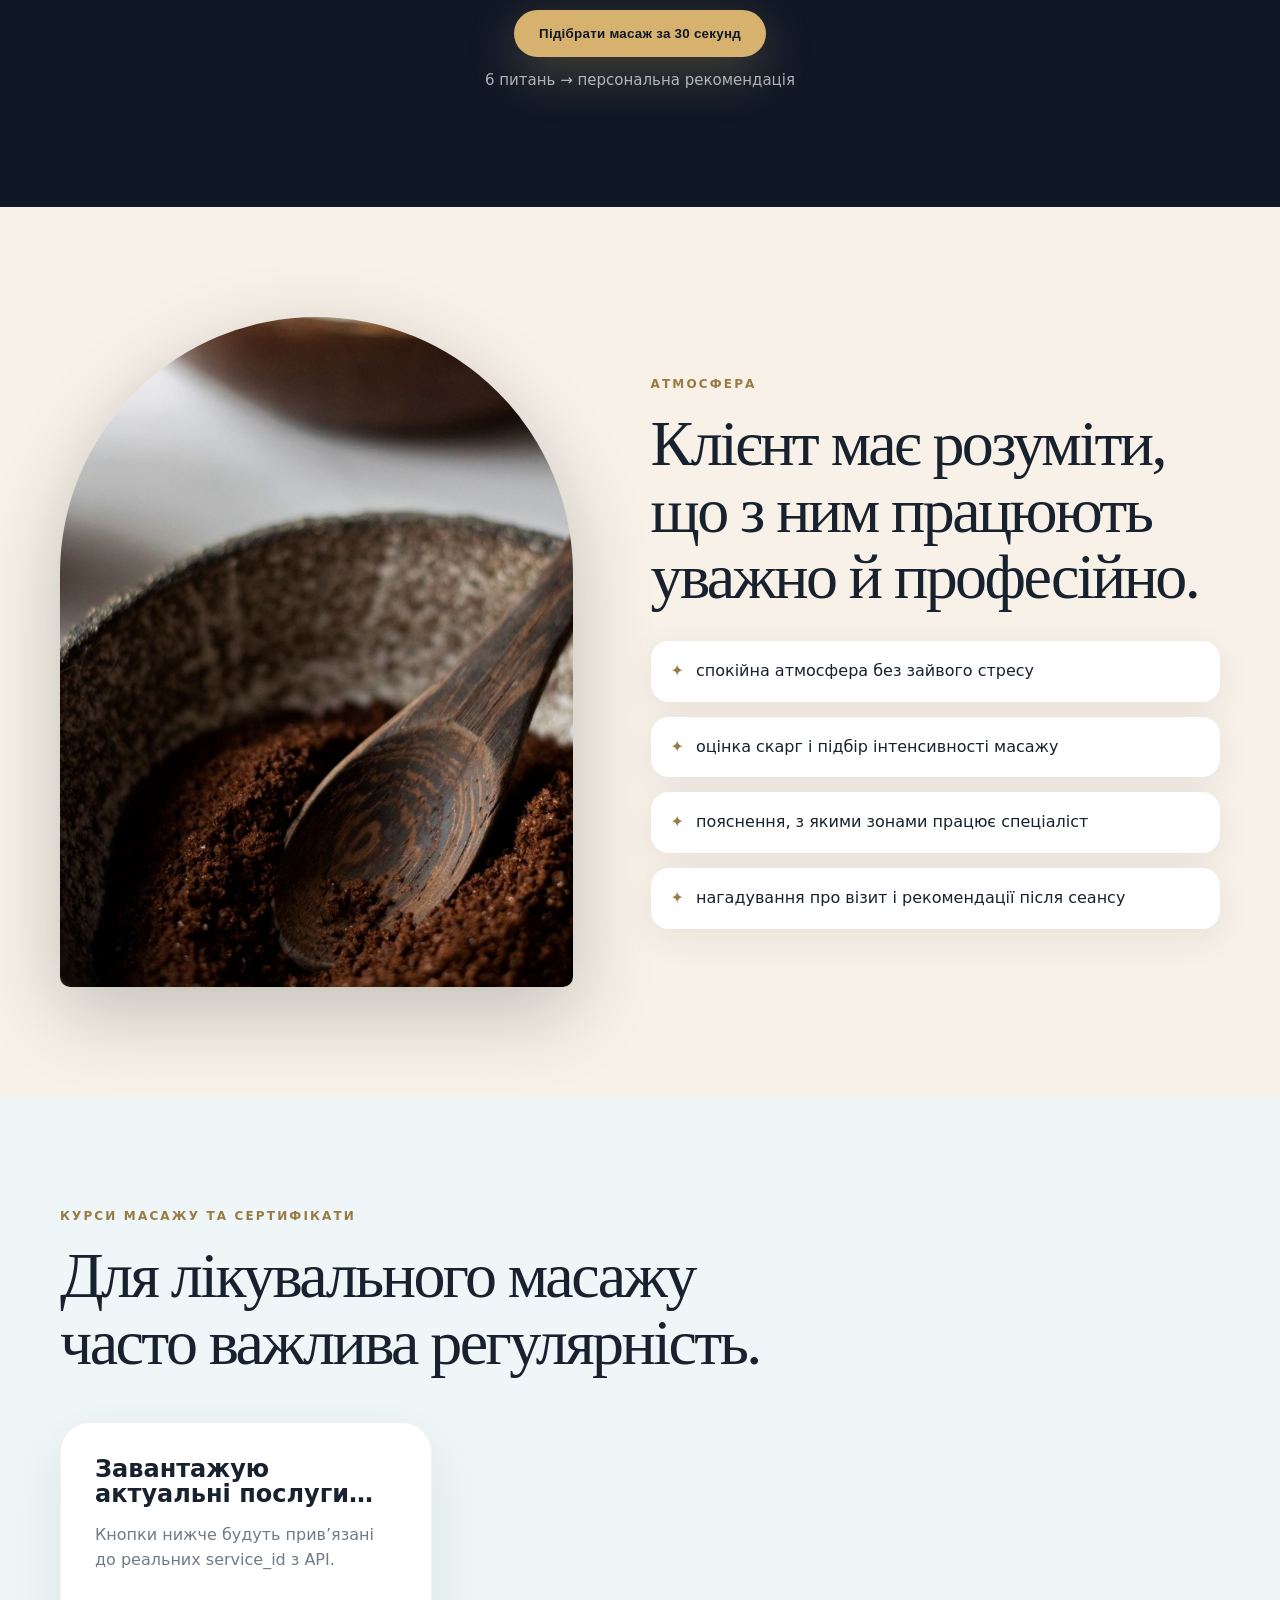
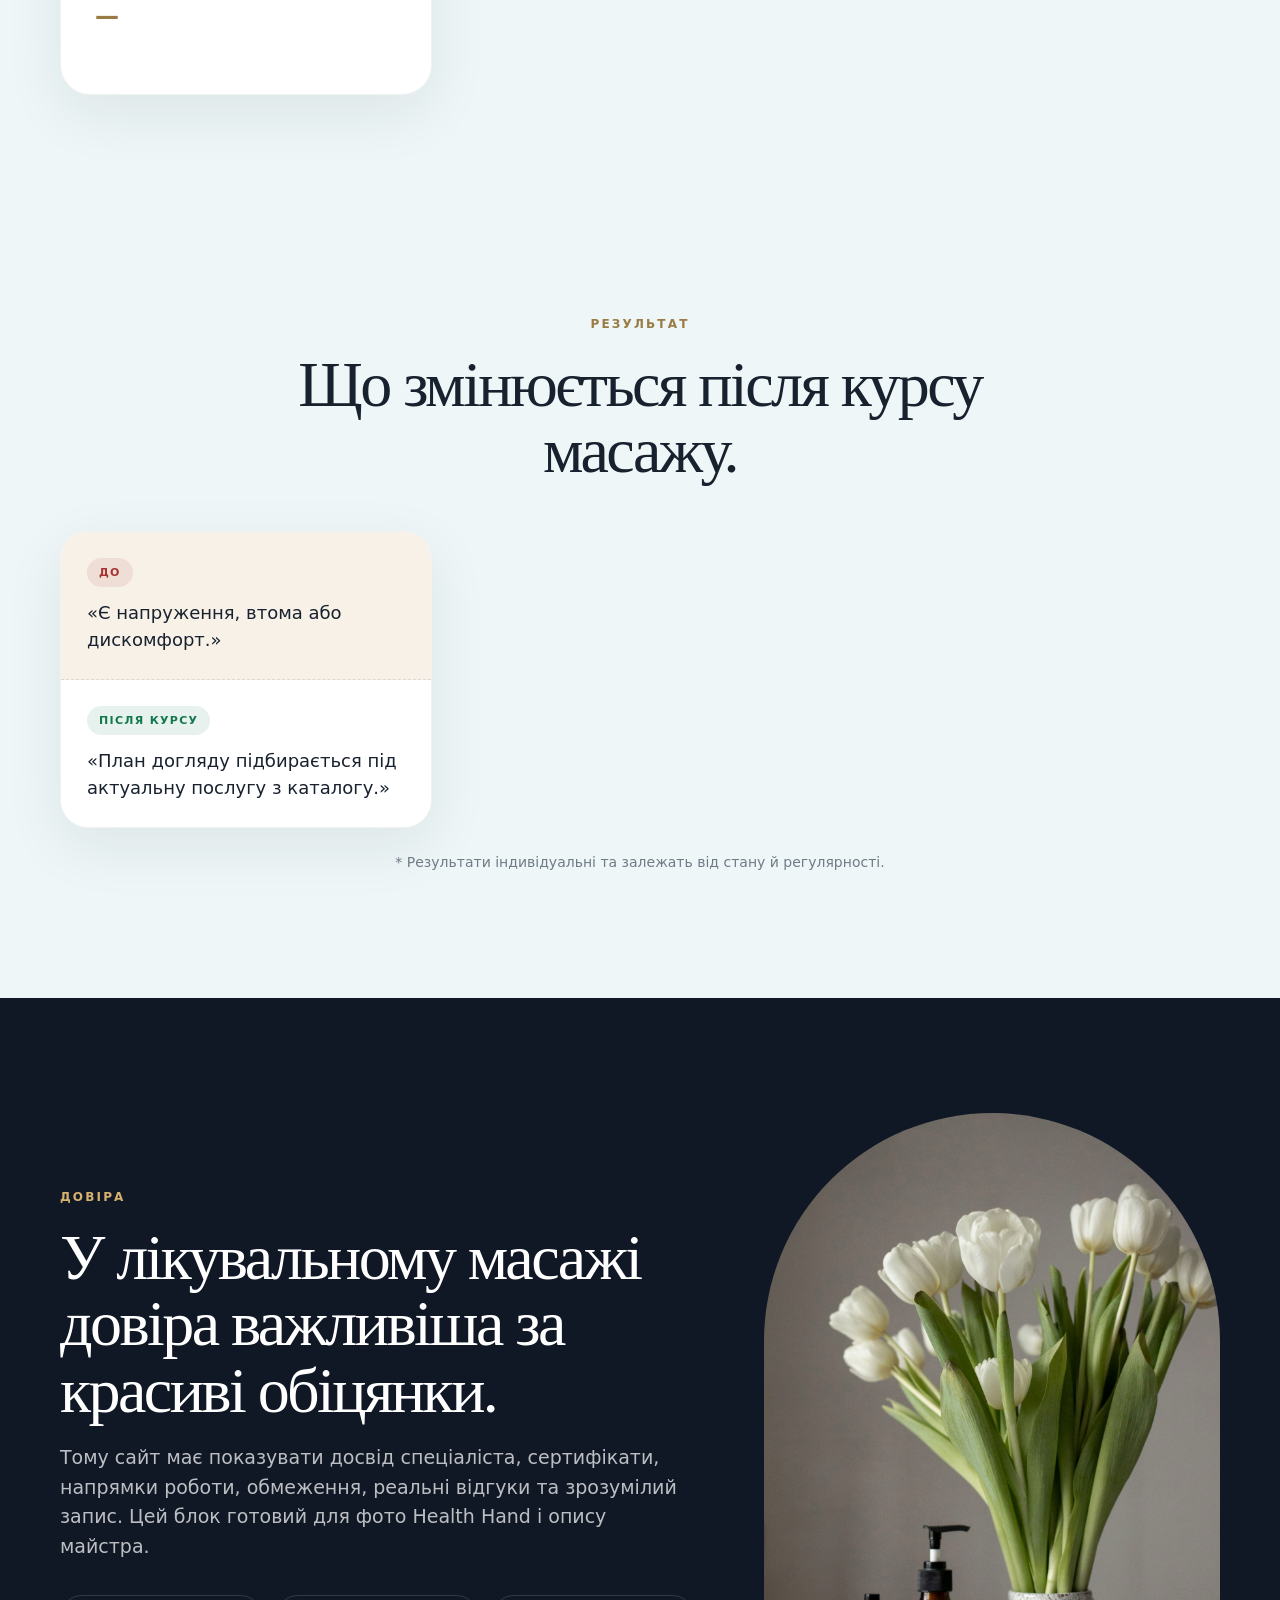
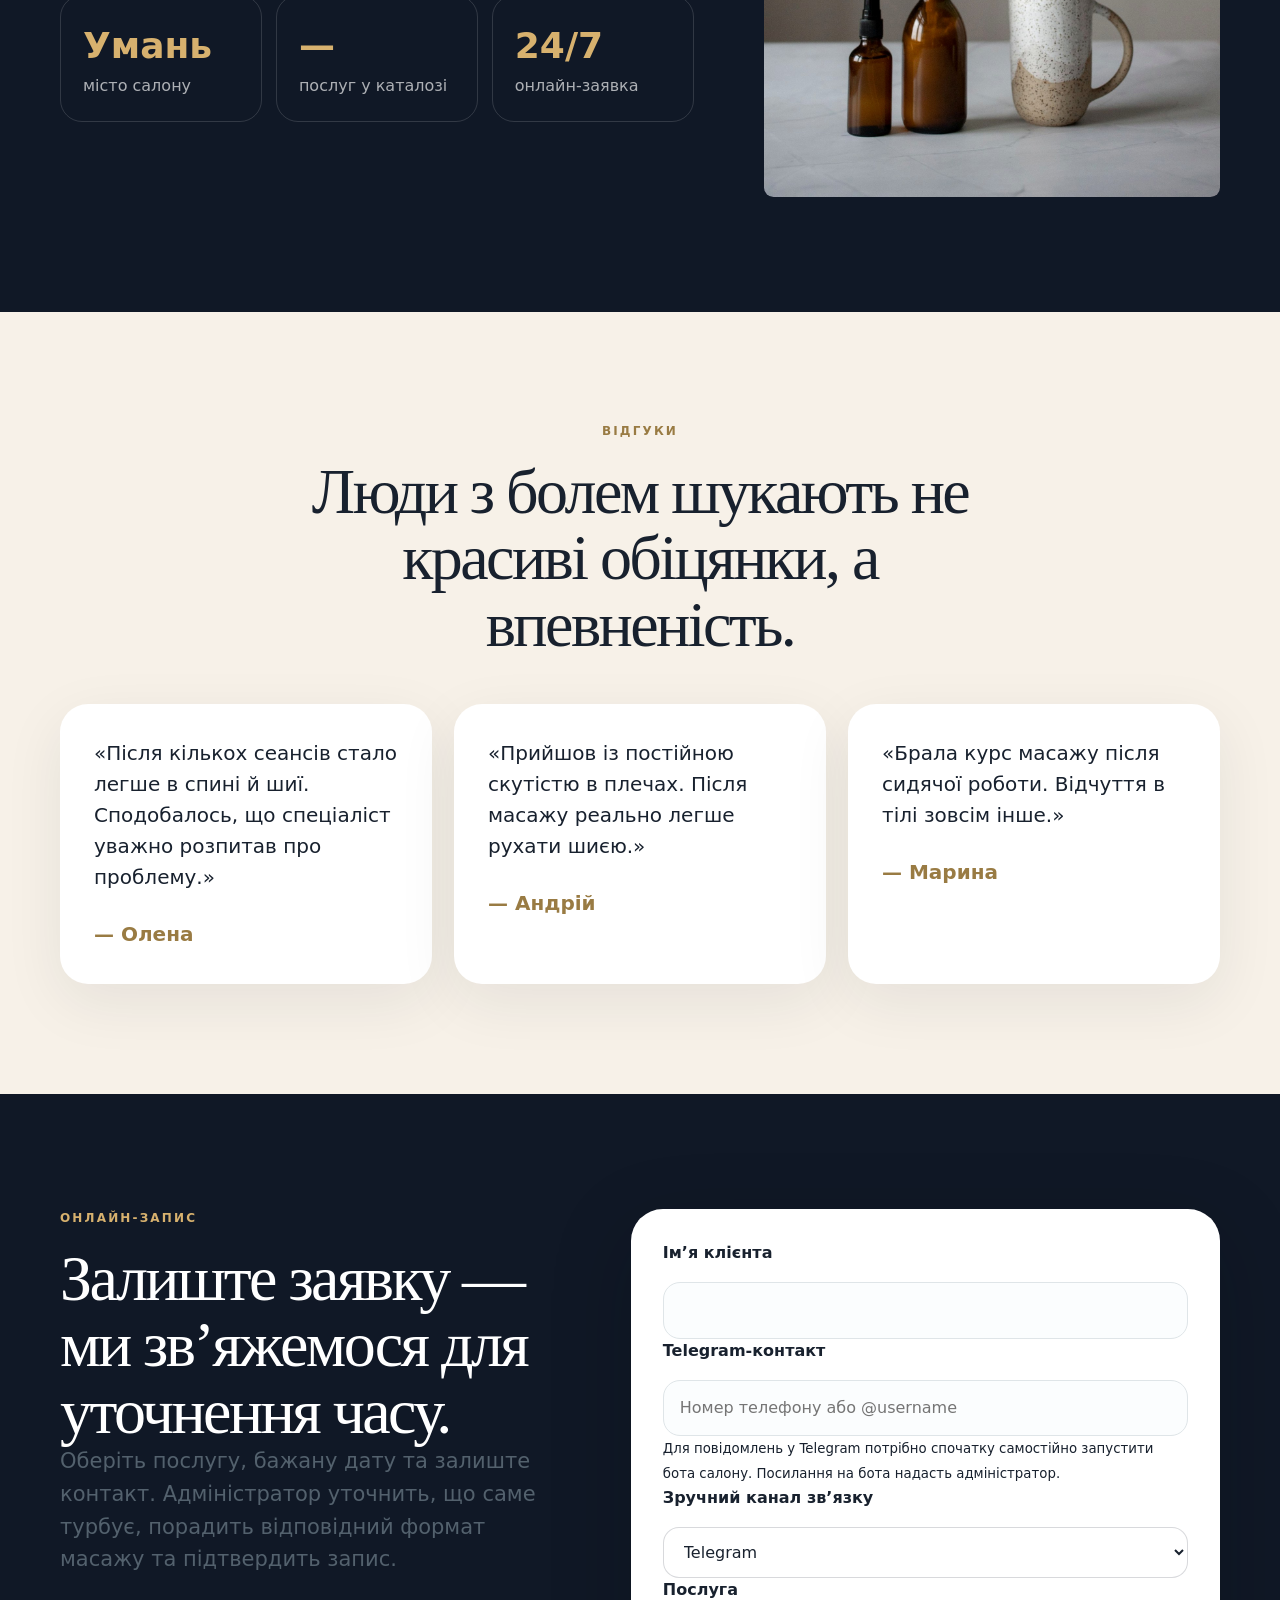
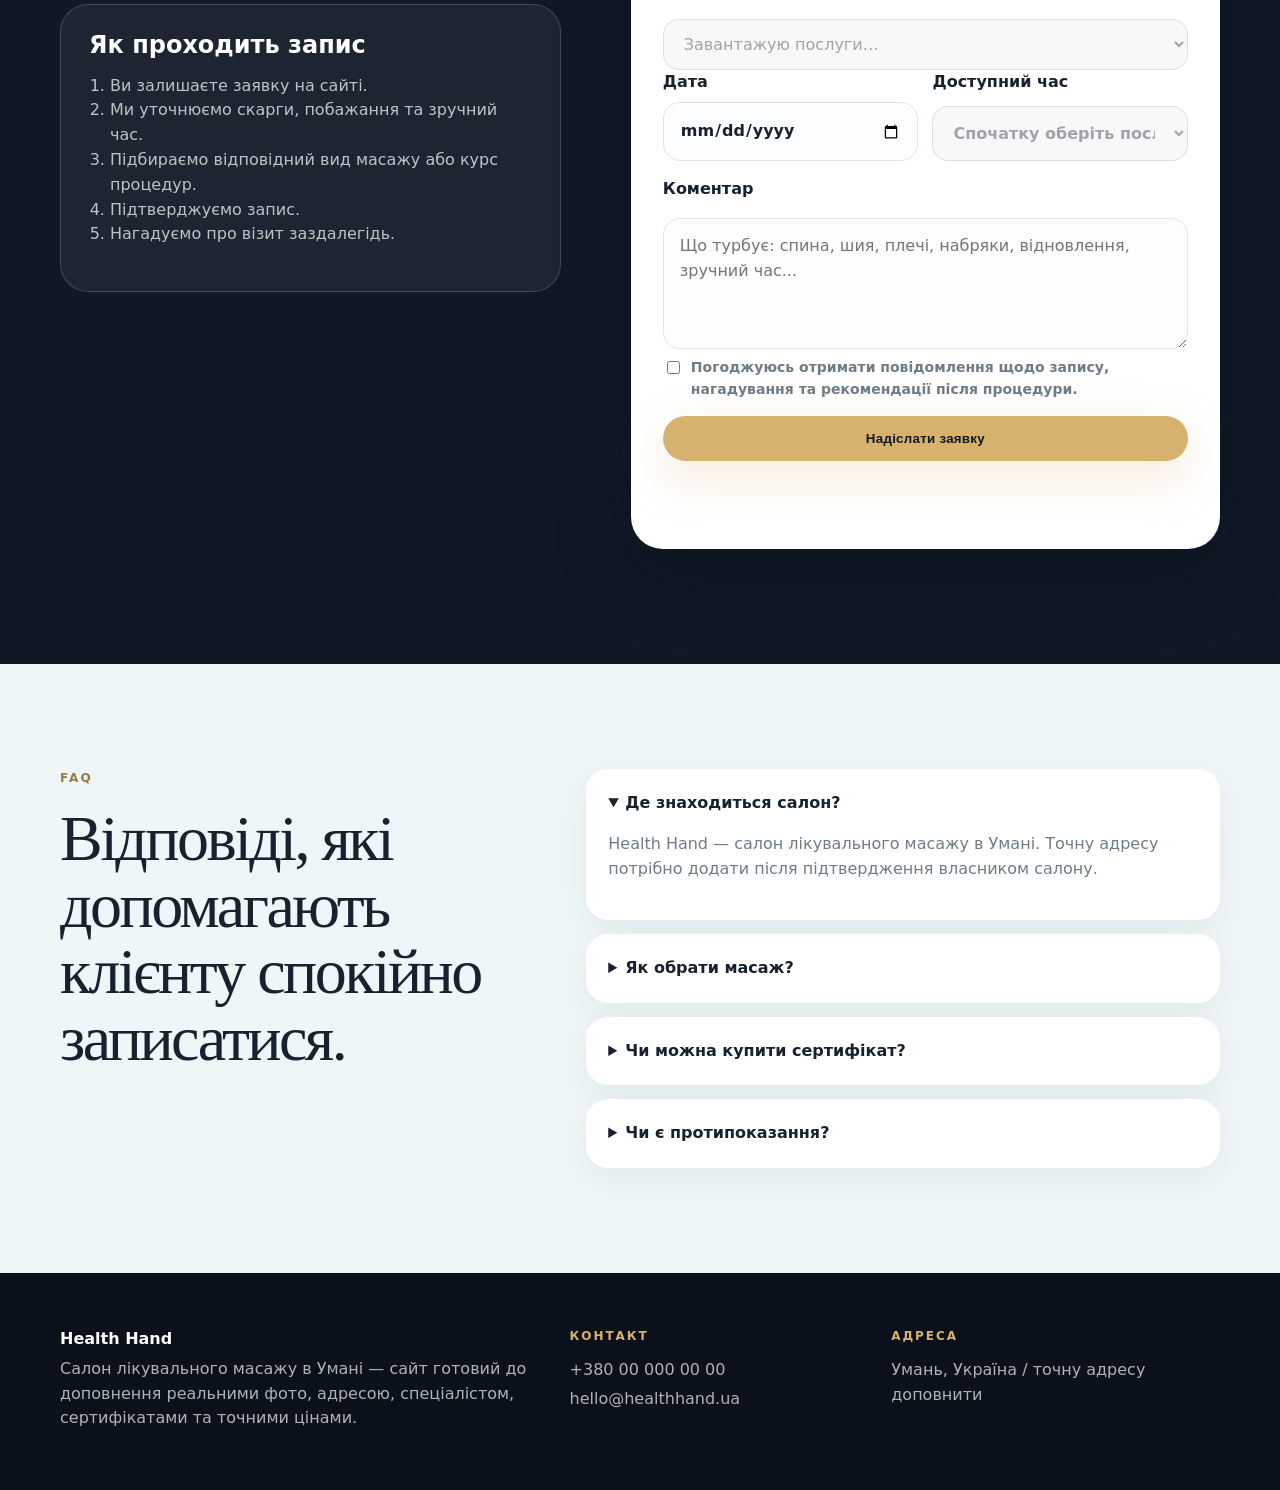
==== commit e70d6140: "[verified] feat(automation): enrich client communication flows" ====
--- a/site/index.html
+++ b/site/index.html
@@ -207,14 +207,13 @@
         <form class="booking-form reveal delay-1" id="bookingForm" novalidate>
           <label for="name">Ім’я клієнта</label>
           <input id="name" name="name" autocomplete="name" required />
-          <label for="contact">Телефон або email</label>
-          <input id="contact" name="contact" autocomplete="tel" required placeholder="+380 ... / email" />
+          <label for="contact" id="contactLabel">Telegram-контакт</label>
+          <input id="contact" name="contact" autocomplete="username" required placeholder="Номер телефону або @username" aria-describedby="contactHelp" />
+          <small id="contactHelp">Для повідомлень у Telegram потрібно спочатку самостійно запустити бота салону. Посилання на бота надасть адміністратор.</small>
           <label for="channel">Зручний канал зв’язку</label>
           <select id="channel" name="channel" required>
             <option value="">Оберіть канал</option>
-            <option>WhatsApp</option>
-            <option>Viber</option>
-            <option>Telegram</option>
+            <option selected>Telegram</option>
             <option>Дзвінок</option>
             <option>Email</option>
           </select>
@@ -302,10 +301,7 @@
     </section>
   </div>
 
-  <a href="https://wa.me/380000000000" class="fab" aria-label="Написати у WhatsApp" target="_blank" rel="noopener">
-    <svg viewBox="0 0 24 24" aria-hidden="true" width="28" height="28"><path fill="currentColor" d="M17.472 14.382c-.297-.149-1.758-.867-2.03-.967-.273-.099-.471-.148-.67.15-.197.297-.767.966-.94 1.164-.173.199-.347.223-.644.075-.297-.15-1.255-.463-2.39-1.475-.883-.788-1.48-1.761-1.653-2.059-.173-.297-.018-.458.13-.606.134-.133.298-.347.446-.52.149-.174.198-.298.298-.497.099-.198.05-.371-.025-.52-.075-.149-.669-1.612-.916-2.207-.242-.579-.487-.5-.669-.51-.173-.008-.371-.01-.57-.01-.198 0-.52.074-.792.372-.272.297-1.04 1.016-1.04 2.479 0 1.462 1.065 2.875 1.213 3.074.149.198 2.096 3.2 5.077 4.487.709.306 1.262.489 1.694.625.712.227 1.36.195 1.871.118.571-.085 1.758-.719 2.006-1.413.248-.694.248-1.289.173-1.413-.074-.124-.272-.198-.57-.347m-5.421 7.403h-.004a9.87 9.87 0 01-5.031-1.378l-.361-.214-3.741.982.998-3.648-.235-.374a9.86 9.86 0 01-1.51-5.26c.001-5.45 4.436-9.884 9.888-9.884 2.64 0 5.122 1.03 6.988 2.898a9.825 9.825 0 012.893 6.994c-.003 5.45-4.437 9.884-9.885 9.884m8.413-18.297A11.815 11.815 0 0012.05 0C5.495 0 .16 5.335.157 11.892c0 2.096.547 4.142 1.588 5.945L.057 24l6.305-1.654a11.882 11.882 0 005.683 1.448h.005c6.554 0 11.89-5.335 11.893-11.893a11.821 11.821 0 00-3.48-8.413z"/></svg>
-  </a>
-
-  <script src="app.js?v=20260629-loop-events"></script>
+
+  <script src="app.js?v=20260712-communication-v2"></script>
 </body>
 </html>
--- a/site/styles.css
+++ b/site/styles.css
@@ -1446,31 +1446,6 @@
   margin-top: 24px;
 }
 
-/* Floating action button */
-.fab {
-  position: fixed;
-  right: 18px;
-  bottom: 92px;
-  z-index: 44;
-  width: 56px;
-  height: 56px;
-  border-radius: 50%;
-  background: #25d366;
-  color: #fff;
-  display: grid;
-  place-items: center;
-  box-shadow: 0 12px 34px rgba(37, 211, 102, 0.38);
-  transition: transform 0.2s ease, box-shadow 0.2s ease;
-}
-.fab:hover {
-  transform: translateY(-3px) scale(1.05);
-  box-shadow: 0 16px 44px rgba(37, 211, 102, 0.48);
-}
-@media (min-width: 901px) {
-  .fab {
-    bottom: 110px;
-  }
-}
 
 /* Micro-interactions */
 .service,
@@ -1680,9 +1655,7 @@
   .sticky-cta .btn {
     width: 100%;
   }
-  .fab {
-    bottom: 148px;
-  }
+
   .dashboard-actions {
     flex-direction: column;
   }
@@ -1701,6 +1674,12 @@
   bottom: 24px;
   z-index: 120;
   font-family: inherit;
+  transition: bottom 0.3s ease;
+}
+
+/* Keep the AI control clear of the floating consultation CTA. */
+.sticky-cta.visible ~ .ai-chat {
+  bottom: 124px;
 }
 .ai-chat-button {
   position: relative;
@@ -1846,6 +1825,9 @@
     right: 14px;
     bottom: 18px;
   }
+  .sticky-cta.visible ~ .ai-chat {
+    bottom: 178px;
+  }
   .ai-chat-button {
     width: 62px;
     height: 62px;
